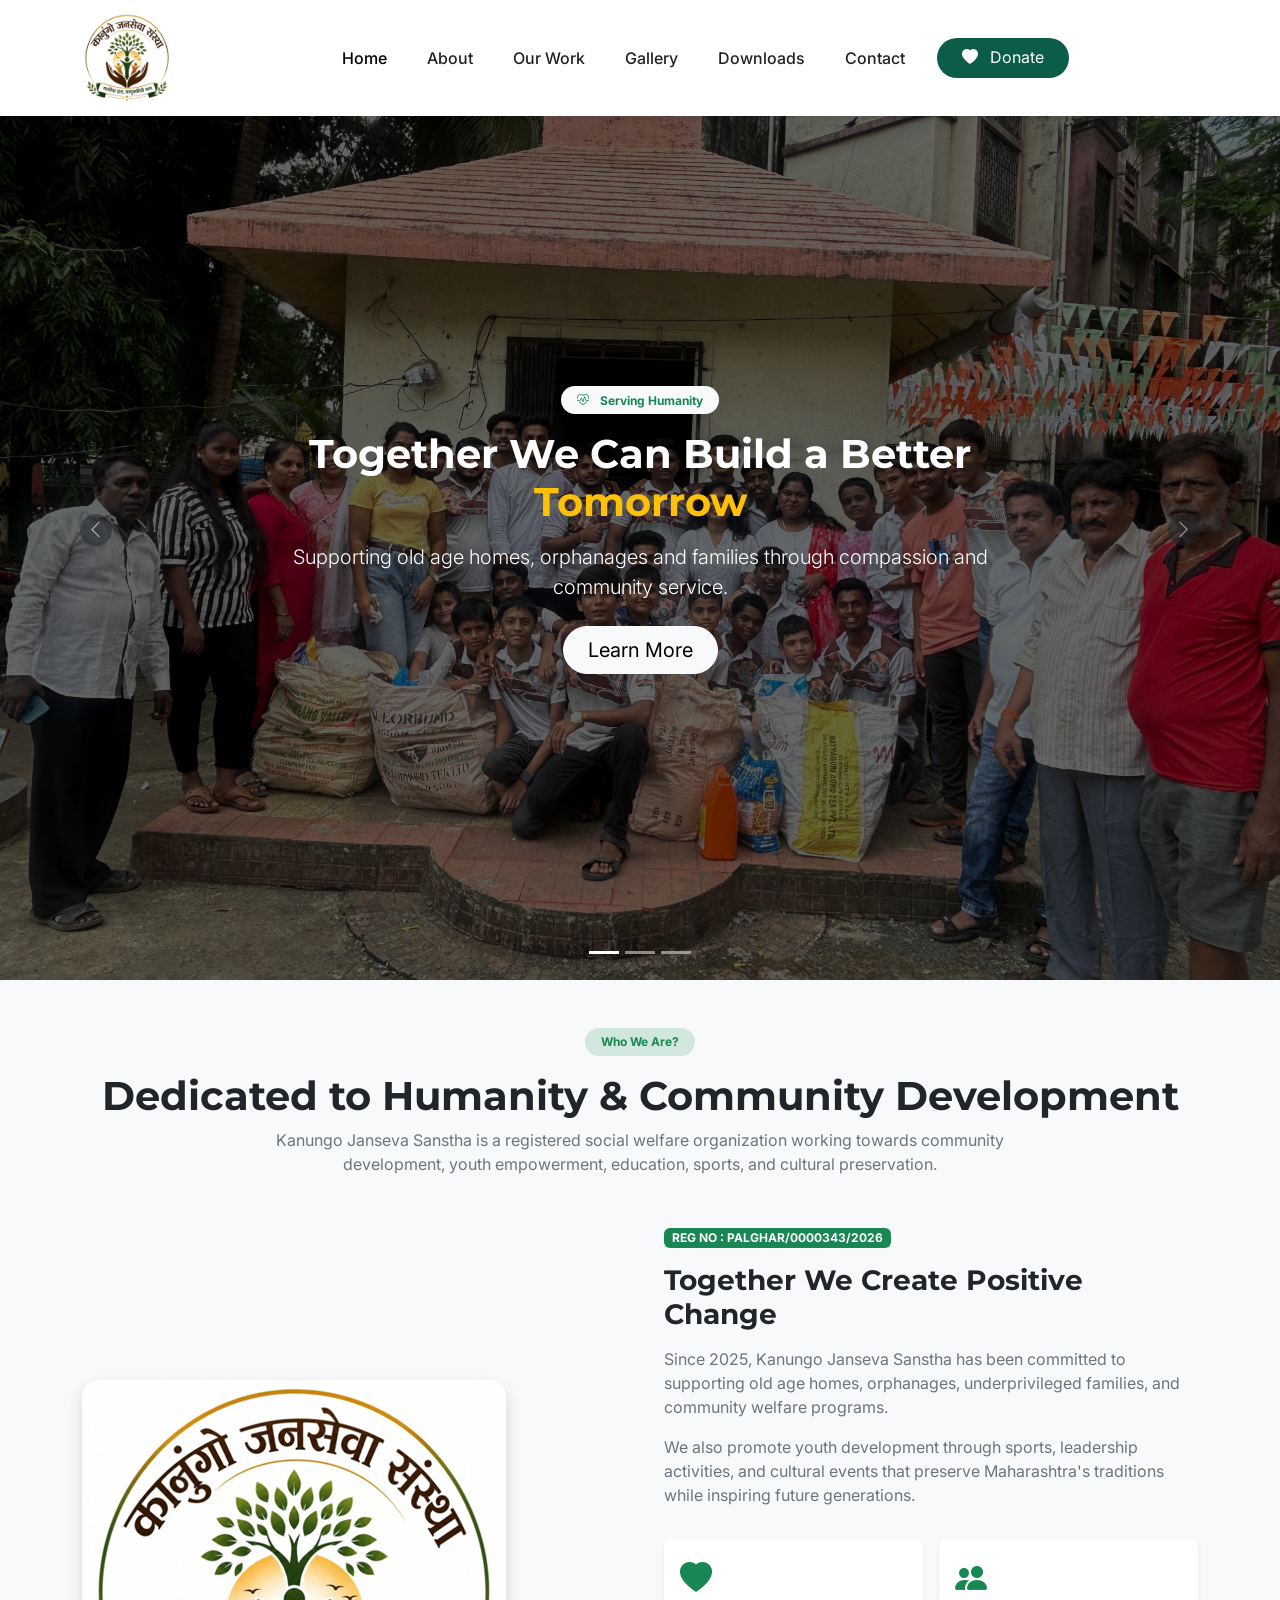
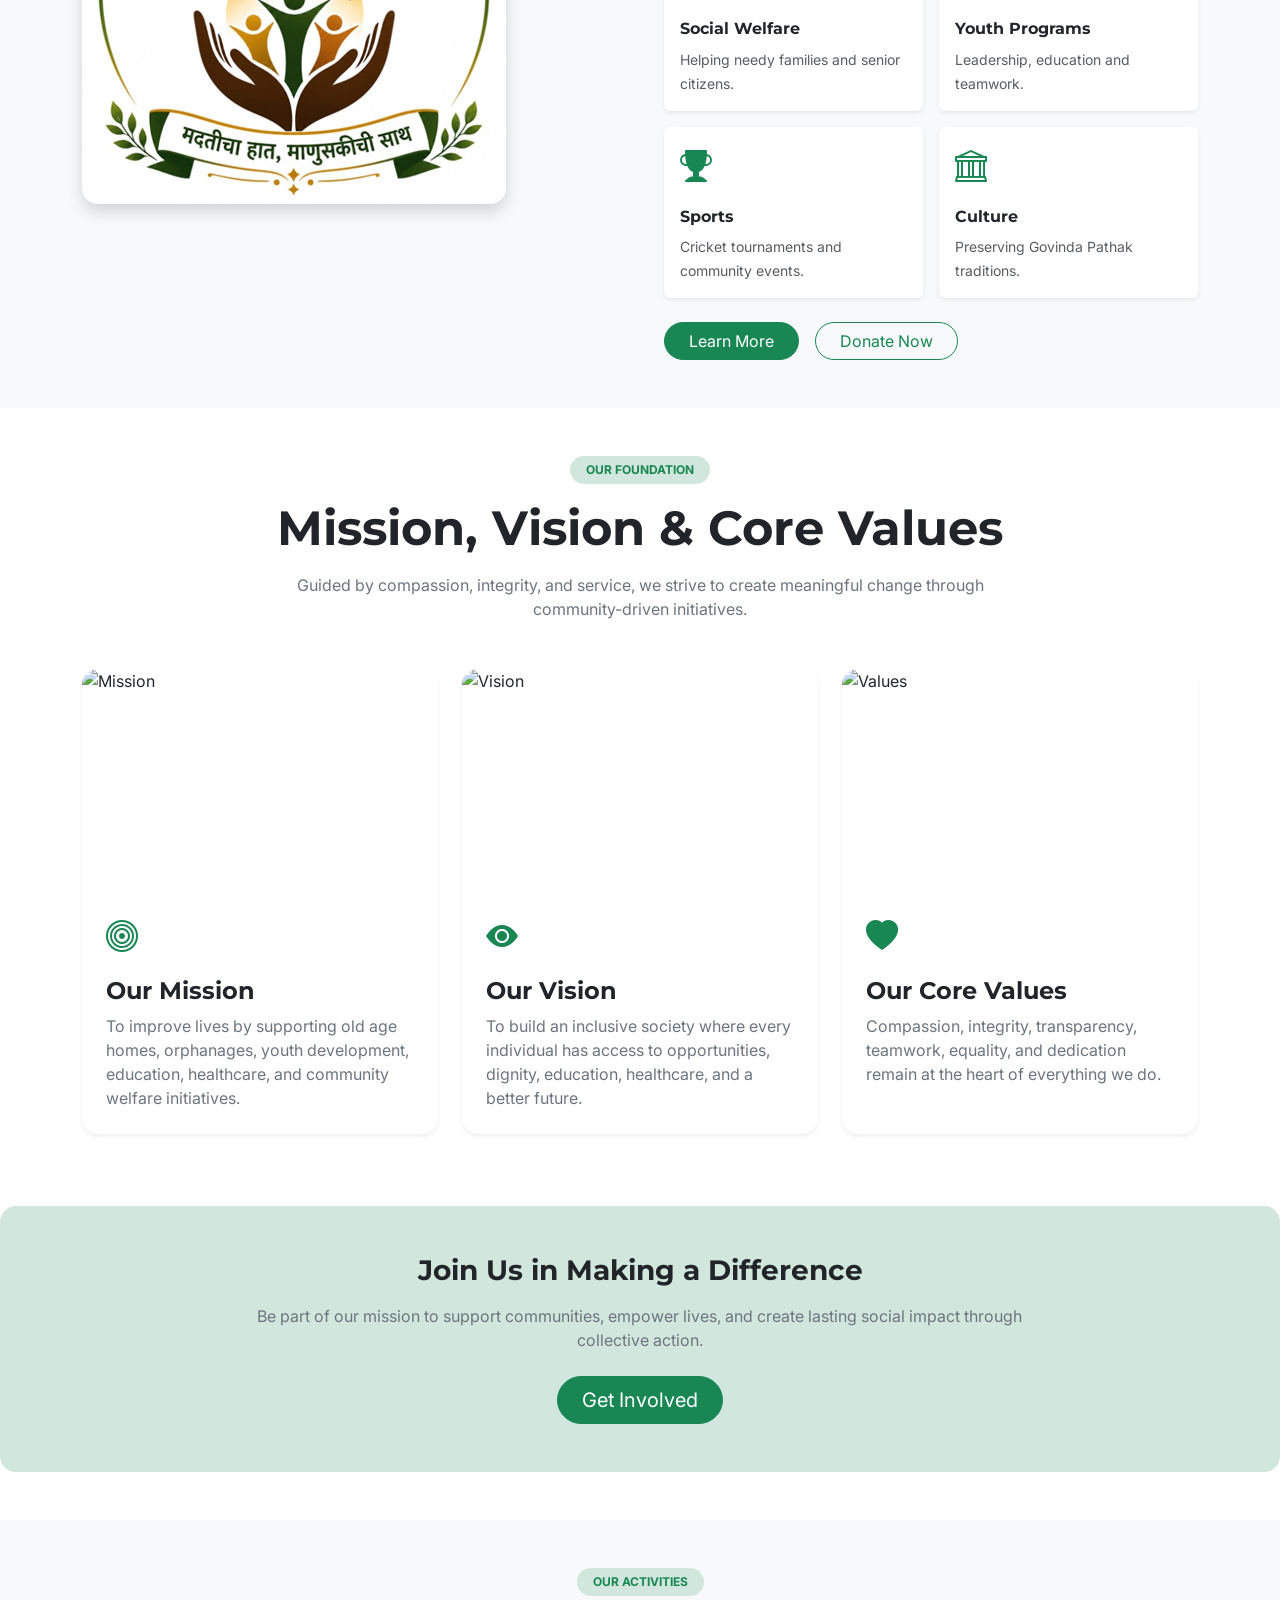
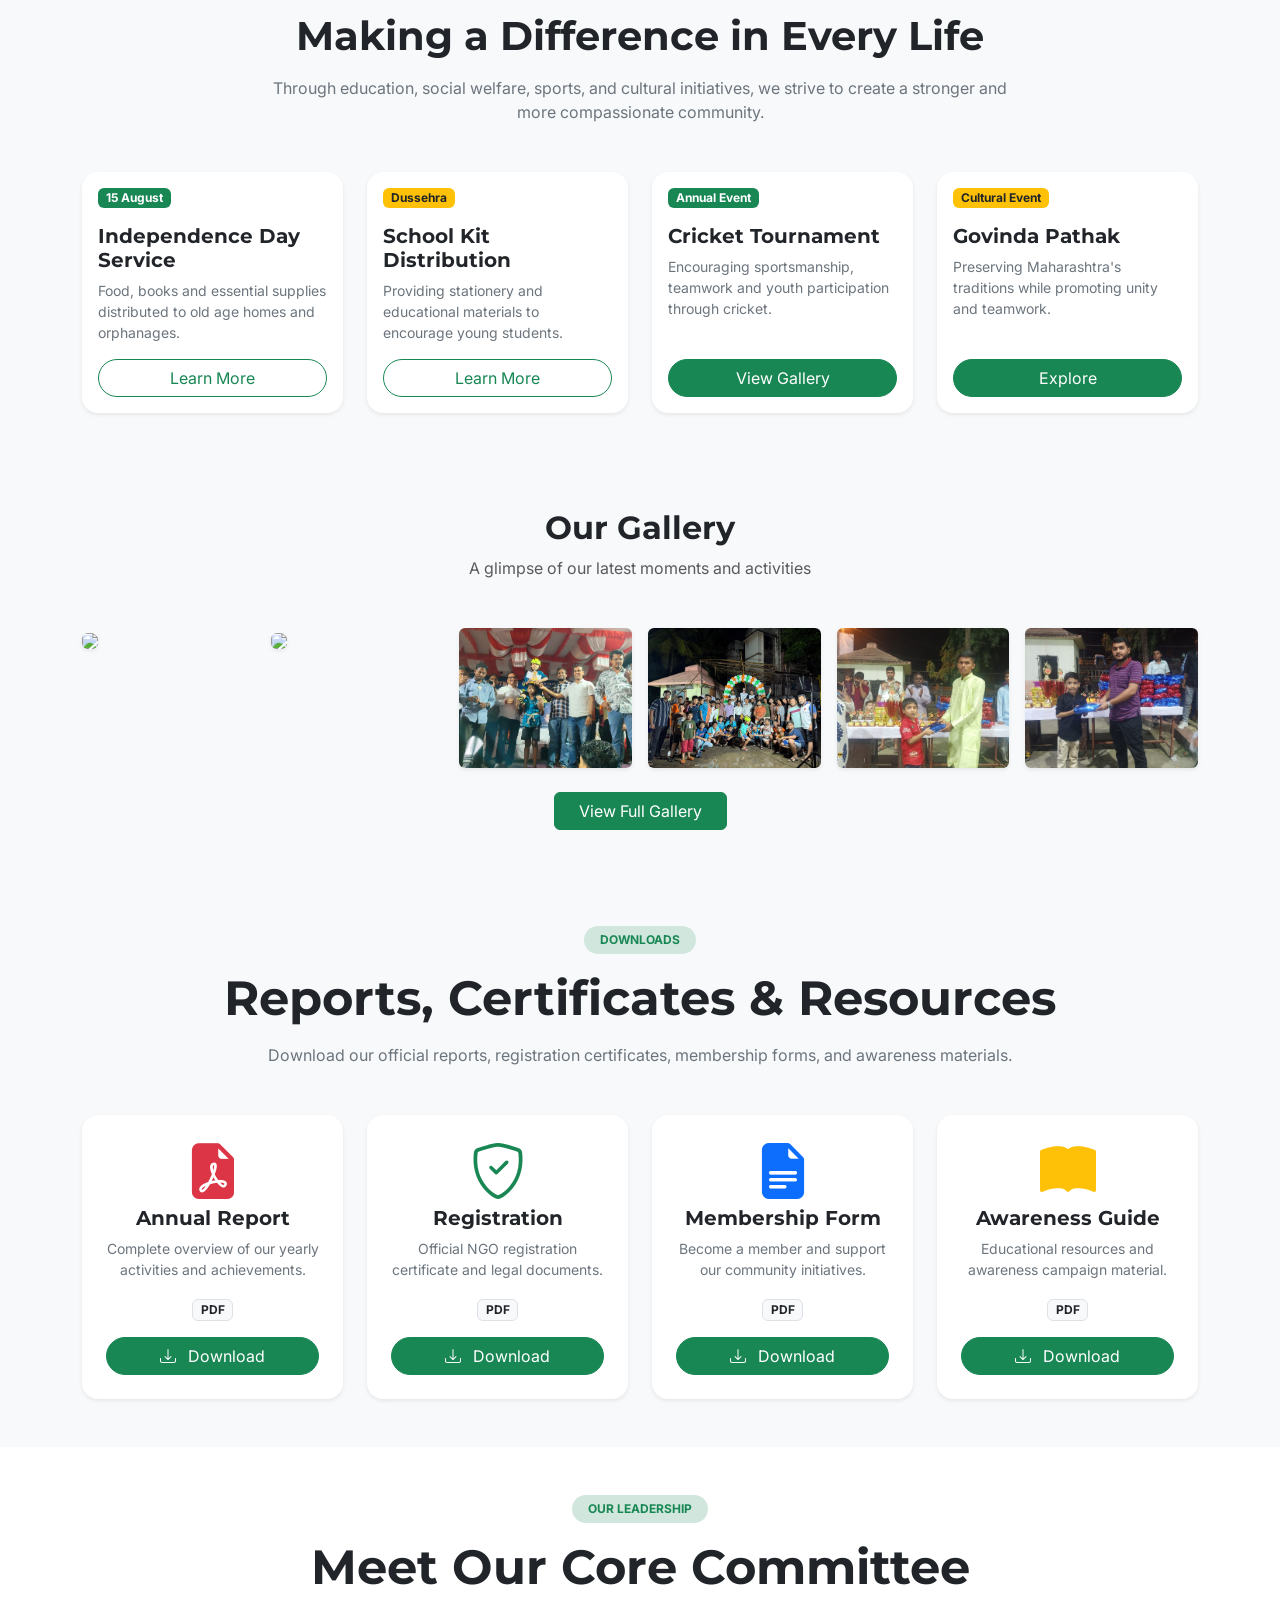
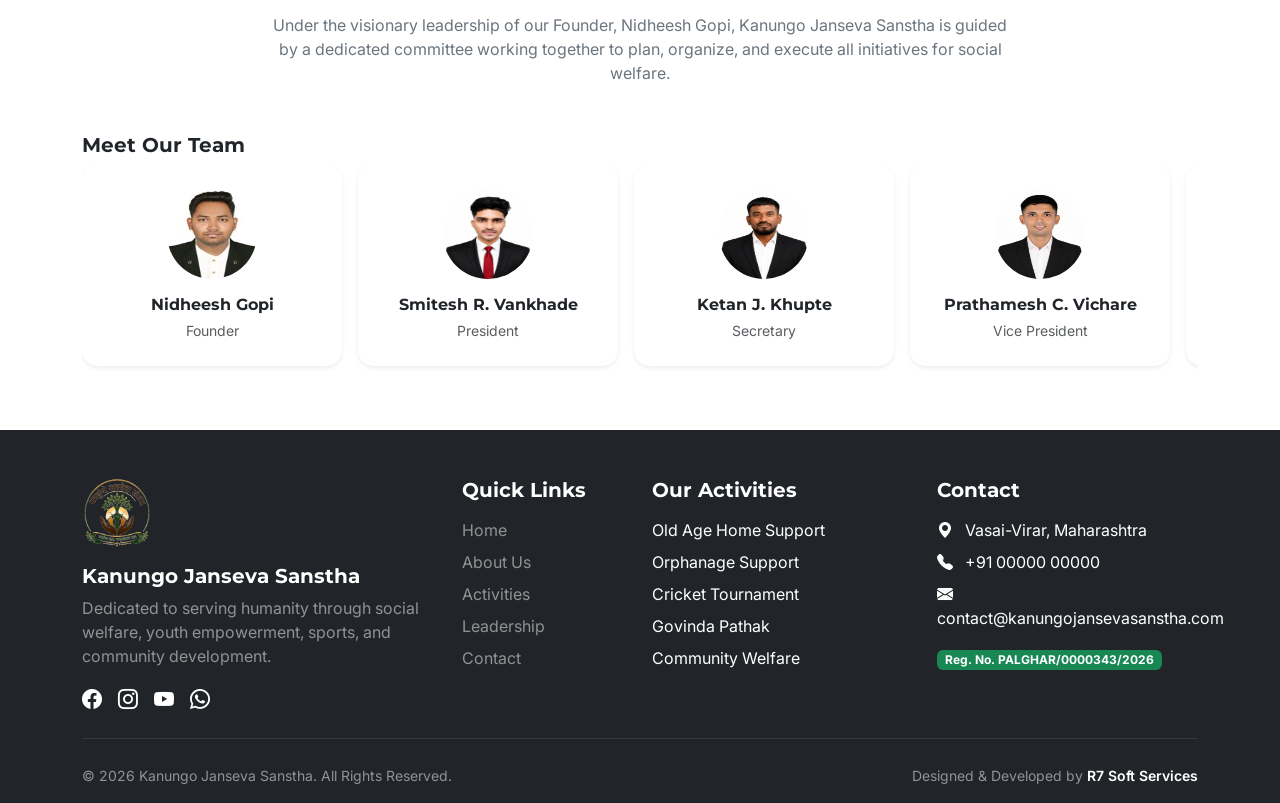
==== index.html @ 740ae001 "project initilization" ====
<!DOCTYPE html>
<html lang="en">
<head>
    <meta charset="UTF-8">
    <meta name="viewport" content="width=device-width, initial-scale=1.0">
    <title>Kanungo Janseva Sanstha</title>

    <!-- Bootstrap -->
    <link href="https://cdn.jsdelivr.net/npm/bootstrap@5.3.3/dist/css/bootstrap.min.css" rel="stylesheet">
    <link rel="stylesheet" href="https://cdn.jsdelivr.net/npm/bootstrap-icons@1.13.1/font/bootstrap-icons.min.css">

    <!-- Google Fonts -->
    <link href="https://fonts.googleapis.com/css2?family=Inter:wght@400;500;600&family=Montserrat:wght@700;800&display=swap" rel="stylesheet">

    <link rel="stylesheet" href="assets/css/style.css">
</head>

<body class="bg-light">

    <!-- Navbar -->
    <nav id="mainNavbar" class="navbar navbar-expand-lg bg-white shadow-sm py-2 align-items-center fixed-top">
        <div class="container">
            <a class="navbar-brand d-flex align-items-center" href="#">
                <img src="assets/images/logo.png" class="logo me-3" alt="Logo">
            </a>

            <button class="navbar-toggler border-0 shadow-none"
                    type="button"
                    data-bs-toggle="collapse"
                    data-bs-target="#navbar">
                <span class="navbar-toggler-icon"></span>
            </button>
            <div class="collapse navbar-collapse" id="navbar">
                <ul class="navbar-nav mx-auto text-center mb-3 mb-lg-0 gap-lg-4">
                    <li class="nav-item">
                        <a class="nav-link active fw-medium" href="index.html">Home</a>
                    </li>
                    <li class="nav-item">
                        <a class="nav-link fw-medium" href="about-us.html">About</a>
                    </li>
                    <li class="nav-item">
                        <a class="nav-link fw-medium" href="our-work.html">Our Work</a>
                    </li>
                    <li class="nav-item">
                        <a class="nav-link fw-medium" href="gallery.html">Gallery</a>
                    </li>
                    <li class="nav-item">
                        <a class="nav-link fw-medium" href="downloads.html">Downloads</a>
                    </li>
                    <li class="nav-item">
                        <a class="nav-link fw-medium" href="contact-us.html">Contact</a>
                    </li>
                    <a href="donation.html" class="btn text-white rounded-pill px-4"
                    style="background:#0B5D4A;">
                    <i class="bi bi-heart-fill me-2"></i>
                    Donate
                </a>
                </ul>


            </div>
        </div>
    </nav>
    <!-- Hero -->
    <section class="p-0">
        <div id="heroSlider" class="carousel slide carousel-fade" data-bs-ride="carousel">

            <!-- Indicators -->
            <div class="carousel-indicators">
                <button type="button" data-bs-target="#heroSlider" data-bs-slide-to="0" class="active"></button>
                <button type="button" data-bs-target="#heroSlider" data-bs-slide-to="1"></button>
                <button type="button" data-bs-target="#heroSlider" data-bs-slide-to="2"></button>
            </div>

            <div class="carousel-inner">

                <!-- Slide 1 -->
                <div class="carousel-item active">
                    <div
                        class="d-flex align-items-center text-center text-white"
                        style="
                            min-height:100vh;
                            background:
                            linear-gradient(rgba(0,0,0,.60),rgba(0,0,0,.60)),
                            url('assets/images/slider/slide1.jpeg') center center/cover no-repeat;">

                        <div class="container">

                            <div class="row justify-content-center">

                                <div class="col-lg-8">

                                    <span class="badge bg-light text-success rounded-pill px-3 py-2 mb-3">
                                        <i class="bi bi-heart-pulse me-2"></i>
                                        Serving Humanity
                                    </span>

                                    <h1 class="fw-bold display-6 display-md-4 display-lg-2 mb-3">
                                        Together We Can Build a Better
                                        <span class="text-warning">Tomorrow</span>
                                    </h1>

                                    <p class="lead mb-4">
                                        Supporting old age homes, orphanages and families
                                        through compassion and community service.
                                    </p>

                                    <div class="d-grid gap-3 d-sm-flex justify-content-center">
                                        <a href="#" class="btn btn-light btn-lg rounded-pill px-4">
                                            Learn More
                                        </a>
                                    </div>

                                </div>

                            </div>

                        </div>
                    </div>
                </div>

                <!-- Slide 2 -->
                <div class="carousel-item">
                    <div
                        class="d-flex align-items-center text-center text-white"
                        style="
                            min-height:100vh;
                            background:
                            linear-gradient(rgba(0,0,0,.60),rgba(0,0,0,.60)),
                            url('assets/images/slider/slide2.jpeg') center center/cover no-repeat;">

                        <div class="container">

                            <div class="row justify-content-center">

                                <div class="col-lg-8">

                                    <span class="badge bg-light text-success rounded-pill px-3 py-2 mb-3">
                                        <i class="bi bi-people-fill me-2"></i>
                                        Youth Empowerment
                                    </span>

                                    <h1 class="fw-bold display-6 display-md-4 display-lg-2 mb-3">
                                        Inspiring the
                                        <span class="text-warning">Next Generation</span>
                                    </h1>

                                    <p class="lead mb-4">
                                        Encouraging leadership, education, sports and
                                        community participation.
                                    </p>

                                    <div class="d-grid gap-3 d-sm-flex justify-content-center">
                                        <a href="#" class="btn btn-success btn-lg rounded-pill px-4">
                                            Join Us
                                        </a>
                                    </div>

                                </div>

                            </div>

                        </div>
                    </div>
                </div>

                <!-- Slide 3 -->
                <div class="carousel-item">
                    <div
                        class="d-flex align-items-center text-center text-white"
                        style="
                            min-height:100vh;
                            background:
                            linear-gradient(rgba(0,0,0,.60),rgba(0,0,0,.60)),
                            url('assets/images/slider/slide3.jpeg') center center/cover no-repeat;">

                        <div class="container">

                            <div class="row justify-content-center">

                                <div class="col-lg-8">

                                    <span class="badge bg-light text-success rounded-pill px-3 py-2 mb-3">
                                        <i class="bi bi-trophy-fill me-2"></i>
                                        Sports & Heritage
                                    </span>

                                    <h1 class="fw-bold display-6 display-md-4 display-lg-2 mb-3">
                                        Building Unity Through
                                        <span class="text-warning">Sports & Culture</span>
                                    </h1>

                                    <p class="lead mb-4">
                                        Preserving traditions while empowering youth through
                                        sports and cultural activities.
                                    </p>

                                    <div class="d-grid gap-3 d-sm-flex justify-content-center">
                                        <a href="#" class="btn btn-light btn-lg rounded-pill px-4">
                                            Donate
                                        </a>
                                    </div>

                                </div>

                            </div>

                        </div>
                    </div>
                </div>

            </div>

            <!-- Controls -->
            <button class="carousel-control-prev" type="button" data-bs-target="#heroSlider" data-bs-slide="prev">
                <span class="carousel-control-prev-icon bg-dark rounded-circle p-3"></span>
            </button>

            <button class="carousel-control-next" type="button" data-bs-target="#heroSlider" data-bs-slide="next">
                <span class="carousel-control-next-icon bg-dark rounded-circle p-3"></span>
            </button>

        </div>
    </section>
    <!-- ABOUT SECTION -->
    <section class="py-5 bg-light" id="about">

        <div class="container">

            <!-- Heading -->

            <div class="text-center mb-5">

                <span class="badge bg-success-subtle text-success rounded-pill px-3 py-2 mb-3">
                    Who We Are?
                </span>

                <h2 class="display-6 display-md-5 fw-bold">
                    Dedicated to Humanity & Community Development
                </h2>

                <p class="text-secondary col-lg-8 mx-auto">
                    Kanungo Janseva Sanstha is a registered social welfare organization
                    working towards community development, youth empowerment,
                    education, sports, and cultural preservation.
                </p>

            </div>

            <div class="row align-items-center g-5">

                <!-- Image -->

                <div class="col-lg-6">

                    <img src="assets/images/logo-unclear.png"
                        class="img-fluid rounded-4 shadow"
                        alt="About">

                </div>

                <!-- Content -->

                <div class="col-lg-6">

                    <span class="badge bg-success mb-3">
                        REG NO : PALGHAR/0000343/2026
                    </span>

                    <h3 class="fw-bold mb-3">
                        Together We Create Positive Change
                    </h3>

                    <p class="text-secondary">

                        Since 2025, Kanungo Janseva Sanstha has been committed to
                        supporting old age homes, orphanages, underprivileged
                        families, and community welfare programs.

                    </p>

                    <p class="text-secondary">

                        We also promote youth development through sports,
                        leadership activities, and cultural events that preserve
                        Maharashtra's traditions while inspiring future generations.

                    </p>

                    <!-- Features -->

                    <div class="row g-3 mt-2">

                        <div class="col-6">

                            <div class="card border-0 shadow-sm h-100">

                                <div class="card-body">

                                    <i class="bi bi-heart-fill text-success fs-2"></i>

                                    <h6 class="fw-bold mt-3">
                                        Social Welfare
                                    </h6>

                                    <small class="text-muted">
                                        Helping needy families and senior citizens.
                                    </small>

                                </div>

                            </div>

                        </div>

                        <div class="col-6">

                            <div class="card border-0 shadow-sm h-100">

                                <div class="card-body">

                                    <i class="bi bi-people-fill text-success fs-2"></i>

                                    <h6 class="fw-bold mt-3">
                                        Youth Programs
                                    </h6>

                                    <small class="text-muted">
                                        Leadership, education and teamwork.
                                    </small>

                                </div>

                            </div>

                        </div>

                        <div class="col-6">

                            <div class="card border-0 shadow-sm h-100">

                                <div class="card-body">

                                    <i class="bi bi-trophy-fill text-success fs-2"></i>

                                    <h6 class="fw-bold mt-3">
                                        Sports
                                    </h6>

                                    <small class="text-muted">
                                        Cricket tournaments and community events.
                                    </small>

                                </div>

                            </div>

                        </div>

                        <div class="col-6">

                            <div class="card border-0 shadow-sm h-100">

                                <div class="card-body">

                                    <i class="bi bi-bank text-success fs-2"></i>

                                    <h6 class="fw-bold mt-3">
                                        Culture
                                    </h6>

                                    <small class="text-muted">
                                        Preserving Govinda Pathak traditions.
                                    </small>

                                </div>

                            </div>

                        </div>

                    </div>

                    <!-- Buttons -->

                    <div class="d-grid d-md-flex gap-3 mt-4">

                        <a href="#" class="btn btn-success rounded-pill px-4">
                            Learn More
                        </a>

                        <a href="#" class="btn btn-outline-success rounded-pill px-4">
                            Donate Now
                        </a>

                    </div>

                </div>

            </div>

        </div>

    </section>
    <!-- mission, vision and core values section -->
    <section class="py-5 bg-white" id="mission">

        <div class="container">

            <!-- Heading -->
            <div class="text-center mb-5">

                <span class="badge bg-success-subtle text-success rounded-pill px-3 py-2 mb-3">
                    OUR FOUNDATION
                </span>

                <h2 class="display-5 fw-bold mb-3">
                    Mission, Vision & Core Values
                </h2>

                <p class="text-secondary col-lg-8 mx-auto">
                    Guided by compassion, integrity, and service, we strive to create
                    meaningful change through community-driven initiatives.
                </p>

            </div>

            <div class="row g-4">

                <!-- Mission -->
                <div class="col-lg-4">

                    <div class="card border-0 shadow-sm rounded-4 h-100 overflow-hidden">

                        <img src="https://images.unsplash.com/photo-1523240795612-9a054b0db644?auto=format&fit=crop&w=1200&q=80"
                            class="card-img-top"
                            style="height:220px; object-fit:cover;"
                            alt="Mission">

                        <div class="card-body p-4">

                            <div class="mb-3">
                                <i class="bi bi-bullseye text-success fs-2"></i>
                            </div>

                            <h4 class="fw-bold mb-2">Our Mission</h4>

                            <p class="text-secondary mb-0">
                                To improve lives by supporting old age homes,
                                orphanages, youth development, education,
                                healthcare, and community welfare initiatives.
                            </p>

                        </div>

                    </div>

                </div>

                <!-- Vision -->
                <div class="col-lg-4">

                    <div class="card border-0 shadow-sm rounded-4 h-100 overflow-hidden">

                        <img src="https://images.unsplash.com/photo-1488521787991-ed7bbaae773c?auto=format&fit=crop&w=800&q=80"
                            class="card-img-top"
                            style="height:220px; object-fit:cover;"
                            alt="Vision">

                        <div class="card-body p-4">

                            <div class="mb-3">
                                <i class="bi bi-eye-fill text-success fs-2"></i>
                            </div>

                            <h4 class="fw-bold mb-2">Our Vision</h4>

                            <p class="text-secondary mb-0">
                                To build an inclusive society where every individual
                                has access to opportunities, dignity, education,
                                healthcare, and a better future.
                            </p>

                        </div>

                    </div>

                </div>

                <!-- Values -->
                <div class="col-lg-4">

                    <div class="card border-0 shadow-sm rounded-4 h-100 overflow-hidden">

                        <img src="https://images.unsplash.com/photo-1522071820081-009f0129c71c?auto=format&fit=crop&w=1200&q=80"
                            class="card-img-top"
                            style="height:220px; object-fit:cover;"
                            alt="Values">

                        <div class="card-body p-4">

                            <div class="mb-3">
                                <i class="bi bi-heart-fill text-success fs-2"></i>
                            </div>

                            <h4 class="fw-bold mb-2">Our Core Values</h4>

                            <p class="text-secondary mb-0">
                                Compassion, integrity, transparency, teamwork,
                                equality, and dedication remain at the heart of
                                everything we do.
                            </p>

                        </div>

                    </div>

                </div>

            </div>

        </div>
        <!-- CTA Section -->
        <div class="text-center mt-5 pt-4">

            <div class="p-5 rounded-4 bg-success-subtle">

                <h3 class="fw-bold mb-3">
                    Join Us in Making a Difference
                </h3>

                <p class="text-secondary mb-4 col-lg-8 mx-auto">
                    Be part of our mission to support communities, empower lives, and create lasting social impact through collective action.
                </p>

                <a href="#contact" class="btn btn-success btn-lg px-4 rounded-pill">
                    Get Involved
                </a>

            </div>

        </div>

    </section>
    <!-- Social Activities Section -->
    <section class="py-5 bg-light" id="activities">

        <div class="container">

            <!-- Heading -->

            <div class="text-center mb-5">

                <span class="badge bg-success-subtle text-success rounded-pill px-3 py-2 mb-3">
                    OUR ACTIVITIES
                </span>

                <h2 class="display-6 fw-bold mb-3">
                    Making a Difference in Every Life
                </h2>

                <p class="text-secondary col-lg-8 mx-auto">
                    Through education, social welfare, sports, and cultural initiatives,
                    we strive to create a stronger and more compassionate community.
                </p>

            </div>

            <div class="row g-4">

                <!-- Card 1 -->

                <div class="col-md-6 col-xl-3">

                    <div class="card border-0 shadow-sm rounded-4 h-100">

                        <img src="assets/images/activities/independence-day.jpg"
                            class="card-img-top"
                            alt="">

                        <div class="card-body d-flex flex-column">

                            <span class="badge bg-success align-self-start mb-3">
                                15 August
                            </span>

                            <h5 class="fw-bold">
                                Independence Day Service
                            </h5>

                            <p class="text-secondary small flex-grow-1">
                                Food, books and essential supplies distributed to old age homes and orphanages.
                            </p>

                            <a href="#" class="btn btn-outline-success rounded-pill">
                                Learn More
                            </a>

                        </div>

                    </div>

                </div>

                <!-- Card 2 -->

                <div class="col-md-6 col-xl-3">

                    <div class="card border-0 shadow-sm rounded-4 h-100">

                        <img src="assets/images/activities/dussehra.jpg"
                            class="card-img-top"
                            alt="">

                        <div class="card-body d-flex flex-column">

                            <span class="badge bg-warning text-dark align-self-start mb-3">
                                Dussehra
                            </span>

                            <h5 class="fw-bold">
                                School Kit Distribution
                            </h5>

                            <p class="text-secondary small flex-grow-1">
                                Providing stationery and educational materials to encourage young students.
                            </p>

                            <a href="#" class="btn btn-outline-success rounded-pill">
                                Learn More
                            </a>

                        </div>

                    </div>

                </div>

                <!-- Card 3 -->

                <div class="col-md-6 col-xl-3">

                    <div class="card border-0 shadow-sm rounded-4 h-100">

                        <img src="assets/images/activities/cricket.jpg"
                            class="card-img-top"
                            alt="">

                        <div class="card-body d-flex flex-column">

                            <span class="badge bg-success align-self-start mb-3">
                                Annual Event
                            </span>

                            <h5 class="fw-bold">
                                Cricket Tournament
                            </h5>

                            <p class="text-secondary small flex-grow-1">
                                Encouraging sportsmanship, teamwork and youth participation through cricket.
                            </p>

                            <a href="#" class="btn btn-success rounded-pill">
                                View Gallery
                            </a>

                        </div>

                    </div>

                </div>

                <!-- Card 4 -->

                <div class="col-md-6 col-xl-3">

                    <div class="card border-0 shadow-sm rounded-4 h-100">

                        <img src="assets/images/activities/govinda.jpg"
                            class="card-img-top"
                            alt="">

                        <div class="card-body d-flex flex-column">

                            <span class="badge bg-warning text-dark align-self-start mb-3">
                                Cultural Event
                            </span>

                            <h5 class="fw-bold">
                                Govinda Pathak
                            </h5>

                            <p class="text-secondary small flex-grow-1">
                                Preserving Maharashtra's traditions while promoting unity and teamwork.
                            </p>

                            <a href="#" class="btn btn-success rounded-pill">
                                Explore
                            </a>

                        </div>

                    </div>

                </div>

            </div>

        </div>

    </section>
    <!-- Gallery Section -->
    <section class="py-5 bg-light">

        <div class="container">
            <div class="text-center mb-5">
                <h2 class="fw-bold">Our Gallery</h2>
                <p class="text-muted mb-0">
                    A glimpse of our latest moments and activities
                </p>
            </div>

            <!-- Image Grid -->
            <div class="row g-3 mb-4">

                <!-- Image 1 -->
                <div class="col-6 col-md-4 col-lg-2">
                    <img src="assets/images/15 Aug/DASDAD.jpeg" class="img-fluid rounded shadow-sm" style="height:140px; object-fit:cover;">
                </div>

                <!-- Image 2 -->
                <div class="col-6 col-md-4 col-lg-2">
                    <img src="assets/images/15 Aug/WhatsApp Image 2026-07-01 at 13.40.47.jpeg" class="img-fluid rounded shadow-sm" style="height:140px; object-fit:cover;">
                </div>

                <!-- Image 3 -->
                <div class="col-6 col-md-4 col-lg-2">
                    <img src="assets/images/DAHI HANDI/WhatsApp Image 2026-07-01 at 13.40.51 (1).jpeg" class="img-fluid rounded shadow-sm" style="height:140px; object-fit:cover;">
                </div>

                <!-- Image 4 -->
                <div class="col-6 col-md-4 col-lg-2">
                    <img src="assets/images/DAHI HANDI/WhatsApp Image 2026-07-01 at 13.41.25.jpeg" class="img-fluid rounded shadow-sm" style="height:140px; object-fit:cover;">
                </div>

                <!-- Image 5 -->
                <div class="col-6 col-md-4 col-lg-2">
                    <img src="assets/images/Dusshera/kkk.jpeg" class="img-fluid rounded shadow-sm" style="height:140px; object-fit:cover;">
                </div>

                <!-- Image 6 -->
                <div class="col-6 col-md-4 col-lg-2">
                    <img src="assets/images/Dusshera/WhatsApp Image 2026-07-01 at 13.40.51ddd.jpeg" class="img-fluid rounded shadow-sm" style="height:140px; object-fit:cover;">
                </div>

            </div>

            <!-- Button -->
            <div class="text-center">
                <a href="gallery.html" class="btn btn-success px-4">
                    View Full Gallery
                </a>
            </div>

        </div>

    </section>
    <!-- Downloads -->
    <section class="py-5 bg-light" id="downloads">

        <div class="container">

            <div class="text-center mb-5">

                <span class="badge bg-success-subtle text-success rounded-pill px-3 py-2 mb-3">
                    DOWNLOADS
                </span>

                <h2 class="display-5 fw-bold mb-3">
                    Reports, Certificates & Resources
                </h2>

                <p class="text-secondary col-lg-8 mx-auto">
                    Download our official reports, registration certificates, membership forms,
                    and awareness materials.
                </p>

            </div>

            <div class="row g-4">

                <!-- Document -->

                <div class="col-md-6 col-xl-3">

                    <div class="card border-0 shadow-sm rounded-4 h-100 text-center">

                        <div class="card-body p-4">

                            <i class="bi bi-file-earmark-pdf-fill text-danger display-4 mb-3"></i>

                            <h5 class="fw-bold">
                                Annual Report
                            </h5>

                            <p class="text-secondary small">
                                Complete overview of our yearly activities and achievements.
                            </p>

                            <span class="badge bg-light text-dark border mb-3">
                                PDF
                            </span>

                            <div class="d-grid">

                                <a href="#" class="btn btn-success rounded-pill">
                                    <i class="bi bi-download me-2"></i>
                                    Download
                                </a>

                            </div>

                        </div>

                    </div>

                </div>

                <!-- Document -->

                <div class="col-md-6 col-xl-3">

                    <div class="card border-0 shadow-sm rounded-4 h-100 text-center">

                        <div class="card-body p-4">

                            <i class="bi bi-shield-check text-success display-4 mb-3"></i>

                            <h5 class="fw-bold">
                                Registration
                            </h5>

                            <p class="text-secondary small">
                                Official NGO registration certificate and legal documents.
                            </p>

                            <span class="badge bg-light text-dark border mb-3">
                                PDF
                            </span>

                            <div class="d-grid">

                                <a href="#" class="btn btn-success rounded-pill">
                                    <i class="bi bi-download me-2"></i>
                                    Download
                                </a>

                            </div>

                        </div>

                    </div>

                </div>

                <!-- Document -->

                <div class="col-md-6 col-xl-3">

                    <div class="card border-0 shadow-sm rounded-4 h-100 text-center">

                        <div class="card-body p-4">

                            <i class="bi bi-file-earmark-text-fill text-primary display-4 mb-3"></i>

                            <h5 class="fw-bold">
                                Membership Form
                            </h5>

                            <p class="text-secondary small">
                                Become a member and support our community initiatives.
                            </p>

                            <span class="badge bg-light text-dark border mb-3">
                                PDF
                            </span>

                            <div class="d-grid">

                                <a href="#" class="btn btn-success rounded-pill">
                                    <i class="bi bi-download me-2"></i>
                                    Download
                                </a>

                            </div>

                        </div>

                    </div>

                </div>

                <!-- Document -->

                <div class="col-md-6 col-xl-3">

                    <div class="card border-0 shadow-sm rounded-4 h-100 text-center">

                        <div class="card-body p-4">

                            <i class="bi bi-book-fill text-warning display-4 mb-3"></i>

                            <h5 class="fw-bold">
                                Awareness Guide
                            </h5>

                            <p class="text-secondary small">
                                Educational resources and awareness campaign material.
                            </p>

                            <span class="badge bg-light text-dark border mb-3">
                                PDF
                            </span>

                            <div class="d-grid">

                                <a href="#" class="btn btn-success rounded-pill">
                                    <i class="bi bi-download me-2"></i>
                                    Download
                                </a>

                            </div>

                        </div>

                    </div>

                </div>

            </div>

        </div>

    </section>
    <!-- team members -->
    <section class="py-5 bg-white" id="leadership">

        <div class="container">

            <div class="text-center mb-5">

                <span class="badge bg-success-subtle text-success rounded-pill px-3 py-2 mb-3">
                    OUR LEADERSHIP
                </span>

                <h2 class="display-5 fw-bold mb-3">
                    Meet Our Core Committee
                </h2>

                <p class="text-secondary col-lg-8 mx-auto">
                    Under the visionary leadership of our Founder, Nidheesh Gopi,
                    Kanungo Janseva Sanstha is guided by a dedicated committee working
                    together to plan, organize, and execute all initiatives for social welfare.
                </p>

            </div>
            <div class="d-flex justify-content-between align-items-center mb-2">
                <h5 class="fw-bold mb-0">Meet Our Team</h5>

                <span class="badge bg-light text-muted border d-md-none">
                    Swipe →
                </span>
            </div>

            <div class="d-flex flex-nowrap overflow-auto gap-3 pb-3">
                <!-- Founder -->
                <div class="flex-shrink-0" style="width: 260px;">
                    <div class="card border-0 shadow-sm rounded-4 h-100 text-center">
                        <div class="card-body p-4">
                            <img src="assets/images/Team/Nidheesh-Gopi.jpg"
                                class="rounded-circle mb-3" width="90" height="90" alt="">

                            <h6 class="fw-bold mb-1">Nidheesh Gopi</h6>
                            <small class="text-muted">Founder</small>
                        </div>
                    </div>
                </div>

                <!-- President -->
                <div class="flex-shrink-0" style="width: 260px;">
                    <div class="card border-0 shadow-sm rounded-4 h-100 text-center">
                        <div class="card-body p-4">
                            <img src="assets/images/Team/Smitesh-R-Vankhade.jpg"
                                class="rounded-circle mb-3" width="90" height="90" alt="">

                            <h6 class="fw-bold mb-1">Smitesh R. Vankhade</h6>
                            <small class="text-muted">President</small>
                        </div>
                    </div>
                </div>

                <!-- Secretary -->
                <div class="flex-shrink-0" style="width: 260px;">
                    <div class="card border-0 shadow-sm rounded-4 h-100 text-center">
                        <div class="card-body p-4">
                            <img src="assets/images/Team/Ketan-J-Khupte.jpg"
                                class="rounded-circle mb-3" width="90" height="90" alt="">

                            <h6 class="fw-bold mb-1">Ketan J. Khupte</h6>
                            <small class="text-muted">Secretary</small>
                        </div>
                    </div>
                </div>

                <!-- Vice President -->
                <div class="flex-shrink-0" style="width: 260px;">
                    <div class="card border-0 shadow-sm rounded-4 h-100 text-center">
                        <div class="card-body p-4">
                            <img src="assets/images/Team/Prathamesh-C-Vichare.jpg"
                                class="rounded-circle mb-3" width="90" height="90" alt="">

                            <h6 class="fw-bold mb-1">Prathamesh C. Vichare</h6>
                            <small class="text-muted">Vice President</small>
                        </div>
                    </div>
                </div>

                <!-- Joint Secretary -->
                <div class="flex-shrink-0" style="width: 260px;">
                    <div class="card border-0 shadow-sm rounded-4 h-100 text-center">
                        <div class="card-body p-4">
                            <img src="assets/images/Team/Yash-D-Bhosale.jpg"
                                class="rounded-circle mb-3" width="90" height="90" alt="">

                            <h6 class="fw-bold mb-1">Yash D. Bhosale</h6>
                            <small class="text-muted">Joint Secretary</small>
                        </div>
                    </div>
                </div>

                <!-- Joint Treasurer -->
                <div class="flex-shrink-0" style="width: 260px;">
                    <div class="card border-0 shadow-sm rounded-4 h-100 text-center">
                        <div class="card-body p-4">
                            <img src="assets/images/Team/Yukta-S-Kadam.jpg"
                                class="rounded-circle mb-3" width="90" height="90" alt="">

                            <h6 class="fw-bold mb-1">Yukta S. Kadam</h6>
                            <small class="text-muted">Joint Treasurer</small>
                        </div>
                    </div>
                </div>

                <!-- Committee Member -->
                <div class="flex-shrink-0" style="width: 260px;">
                    <div class="card border-0 shadow-sm rounded-4 h-100 text-center">
                        <div class="card-body p-4">
                            <img src="assets/images/Team/Tanvi-C-Vichare.jpg"
                                class="rounded-circle mb-3" width="90" height="90" alt="">

                            <h6 class="fw-bold mb-1">Tanvi C. Vichare</h6>
                            <small class="text-muted">Committee Member</small>
                        </div>
                    </div>
                </div>

                <!-- Committee Member -->
                <div class="flex-shrink-0" style="width: 260px;">
                    <div class="card border-0 shadow-sm rounded-4 h-100 text-center">
                        <div class="card-body p-4">
                            <img src="assets/images/Team/Akshata-S-Kadam.jpg"
                                class="rounded-circle mb-3" width="90" height="90" alt="">

                            <h6 class="fw-bold mb-1">Akshata S. Kadam</h6>
                            <small class="text-muted">Committee Member</small>
                        </div>
                    </div>
                </div>

                <!-- Committee Member -->
                <div class="flex-shrink-0" style="width: 260px;">
                    <div class="card border-0 shadow-sm rounded-4 h-100 text-center">
                        <div class="card-body p-4">
                            <img src="assets/images/Team/Mitessh-A-Kadam.jpg"
                                class="rounded-circle mb-3" width="90" height="90" alt="">

                            <h6 class="fw-bold mb-1">Mitessh A. Kadam</h6>
                            <small class="text-muted">Committee Member</small>
                        </div>
                    </div>
                </div>

            </div>
                <span class="badge d-md-none bg-light text-muted border">
                    Swipe →
                </span>
        </div>

    </section>

    <!-- footer -->
    <footer class="bg-dark text-white pt-5 pb-3">
        <div class="container">
            <div class="row gy-4">
                <!-- About -->
                <div class="col-lg-4">
                    <img src="assets/images/logo.png"
                        alt="Logo"
                        height="70"
                        class="mb-3">
                    <h5 class="fw-bold">
                        Kanungo Janseva Sanstha
                    </h5>
                    <p class="text-white-50">
                        Dedicated to serving humanity through social welfare,
                        youth empowerment, sports, and community development.
                    </p>
                    <div class="d-flex gap-3 mt-3">
                        <a href="#" class="text-white fs-5">
                            <i class="bi bi-facebook"></i>
                        </a>
                        <a href="#" class="text-white fs-5">
                            <i class="bi bi-instagram"></i>
                        </a>
                        <a href="#" class="text-white fs-5">
                            <i class="bi bi-youtube"></i>
                        </a>
                        <a href="#" class="text-white fs-5">
                            <i class="bi bi-whatsapp"></i>
                        </a>
                    </div>
                </div>
                <!-- Quick Links -->
                <div class="col-md-4 col-lg-2">
                    <h5 class="fw-bold mb-3">
                        Quick Links
                    </h5>
                    <ul class="list-unstyled">
                        <li class="mb-2"><a href="#" class="text-white-50 text-decoration-none">Home</a></li>
                        <li class="mb-2"><a href="#" class="text-white-50 text-decoration-none">About Us</a></li>
                        <li class="mb-2"><a href="#" class="text-white-50 text-decoration-none">Activities</a></li>
                        <li class="mb-2"><a href="#" class="text-white-50 text-decoration-none">Leadership</a></li>
                        <li><a href="#" class="text-white-50 text-decoration-none">Contact</a></li>
                    </ul>
                </div>
                <!-- Activities -->
                <div class="col-md-4 col-lg-3">
                    <h5 class="fw-bold mb-3">
                        Our Activities
                    </h5>
                    <ul class="list-unstyled">
                        <li class="mb-2">Old Age Home Support</li>
                        <li class="mb-2">Orphanage Support</li>
                        <li class="mb-2">Cricket Tournament</li>
                        <li class="mb-2">Govinda Pathak</li>
                        <li>Community Welfare</li>
                    </ul>
                </div>
                <!-- Contact -->
                <div class="col-md-4 col-lg-3">
                    <h5 class="fw-bold mb-3">
                        Contact
                    </h5>
                    <p class="mb-2">
                        <i class="bi bi-geo-alt-fill me-2"></i>
                        Vasai-Virar, Maharashtra
                    </p>

                    <p class="mb-2">
                        <i class="bi bi-telephone-fill me-2"></i>
                        +91 00000 00000
                    </p>

                    <p class="mb-3">
                        <i class="bi bi-envelope-fill me-2"></i>
                        contact@kanungojansevasanstha.com
                    </p>

                    <span class="badge bg-success">
                        Reg. No. PALGHAR/0000343/2026
                    </span>

                </div>

            </div>

            <hr class="border-secondary my-4">

            <div class="row">

                <div class="col-md-6 text-center text-md-start">

                    <small class="text-white-50">
                        © 2026 Kanungo Janseva Sanstha. All Rights Reserved.
                    </small>

                </div>

                <div class="col-md-6 text-center text-md-end mt-2 mt-md-0">

                    <small class="text-white-50">
                        Designed & Developed by
                        <span class="fw-semibold">
                            <a href="https://r7softservices.com/" target="_blank" class="text-decoration-none text-white">
                                R7 Soft Services
                            </a>
                        </span>
                    </small>

                </div>

            </div>

        </div>

    </footer>

    <script src="https://cdn.jsdelivr.net/npm/bootstrap@5.3.3/dist/js/bootstrap.bundle.min.js"></script>
</body>

</html>
---- assets/css/style.css ----
:root {
    --bs-success: #0B5D4A;
}

body {
    font-family: 'Inter', sans-serif;
    padding-top: 80px;
}

h1,
h2,
h3,
h4,
h5,
h6 {
    font-family: 'Montserrat', sans-serif;
}

.logo {
    height: 90px;
    width: auto;
    object-fit: contain;
}

.nav-link {
    color: #222;
}

.nav-link:hover,
.nav-link.active {
    color: #0B5D4A;
}

#mainNavbar {
    transition: transform 0.3s ease;
}

.navbar-hidden {
    transform: translateY(-100%);
}

.hero-slide {
    min-height: 85vh;
    display: flex;
    align-items: center;
}

.hero-title {
    font-size: clamp(2rem, 5vw, 4.5rem);
    line-height: 1.2;
}

.hero-text {
    max-width: 700px;
    margin-inline: auto;
    font-size: 1.1rem;
}

.section-title {
    font-weight: 700;
}

.hero-about {
    background: linear-gradient(rgba(0, 0, 0, .6), rgba(0, 0, 0, .6)),
        url('assets/images/about-hero.jpg') center/cover no-repeat;
    color: #fff;
    padding: 120px 0;
}

.carousel-control-prev-icon,
.carousel-control-next-icon {
    background-size: 60%;
}

.section-title {
    font-size: clamp(2rem, 4vw, 3rem);
}

.section-text {
    max-width: 700px;
    color: #6c757d;
}

#about img {
    min-height: 420px;
    object-fit: cover;
}

#about .border {
    transition: .3s;
}

#about .border:hover {
    transform: translateY(-5px);
    box-shadow: 0 .5rem 1rem rgba(0, 0, 0, .1);
}

.activity-img {
    height: 220px;
    object-fit: cover;
    transition: .4s;
}

#activities .card {
    transition: .35s;
}

#activities .card:hover {
    transform: translateY(-8px);
    box-shadow: 0 1rem 2rem rgba(0, 0, 0, .12) !important;
}

#activities .card:hover .activity-img {
    transform: scale(1.08);
}

.download-card {

    display: flex;
    align-items: center;
    gap: 1.5rem;

    padding: 1.5rem;

    border: 1px solid #e9ecef;
    border-radius: 20px;

    background: #fff;

    transition: .3s;

    height: 100%;
}

.download-card:hover {

    transform: translateY(-6px);

    box-shadow: 0 .8rem 1.5rem rgba(0, 0, 0, .08);

}

.download-icon {

    width: 70px;
    height: 70px;

    flex-shrink: 0;

    border-radius: 50%;

    display: flex;
    align-items: center;
    justify-content: center;

    background: #e8f5ee;

    color: #198754;

    font-size: 2rem;

}

.overflow-auto {
    scroll-snap-type: x mandatory;
    -webkit-overflow-scrolling: touch;
}

.overflow-auto>div {
    scroll-snap-align: start;
}


@media (max-width:991px) {

    .hero-slide {
        min-height: 70vh;
    }

}

.gallery-img {
    height: 180px;
    object-fit: cover;
    width: 100%;
}

@media (max-width: 576px) {
    .gallery-img {
        height: 140px;
    }
}

@media (max-width:767px) {

    .logo {
        height: 52px;
    }

    .hero-slide {
        min-height: 620px;
        padding: 80px 0;
    }

    .hero-text {
        font-size: 1rem;
    }

    .btn-lg {
        width: 100%;
    }

    .carousel-control-prev,
    .carousel-control-next {
        display: none;
    }

    #about img {
        min-height: 300px;
    }

    .activity-img {
        height: 200px;
    }

    .download-card {

        flex-direction: column;

        text-align: center;

    }

    .download-card .btn {

        width: 100%;

    }

    .overflow-auto {
        gap: 1rem;
    }

}
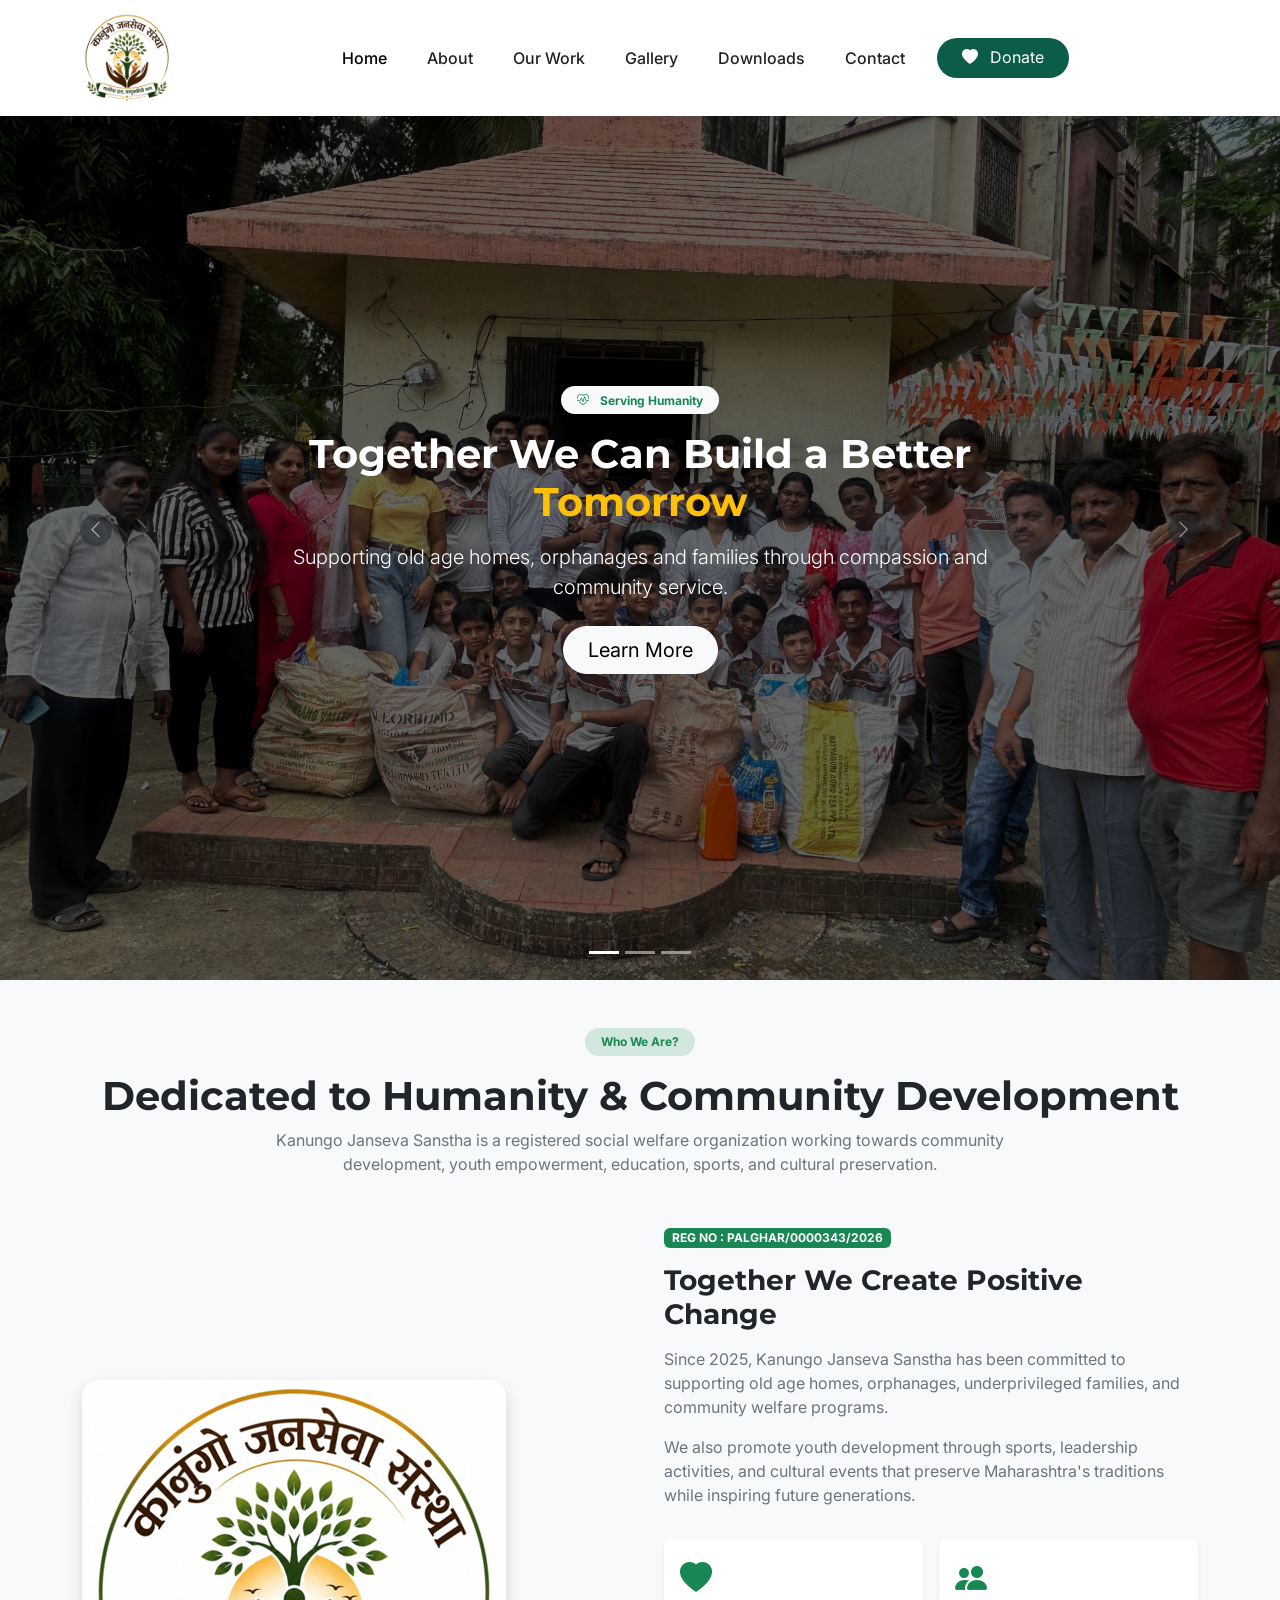
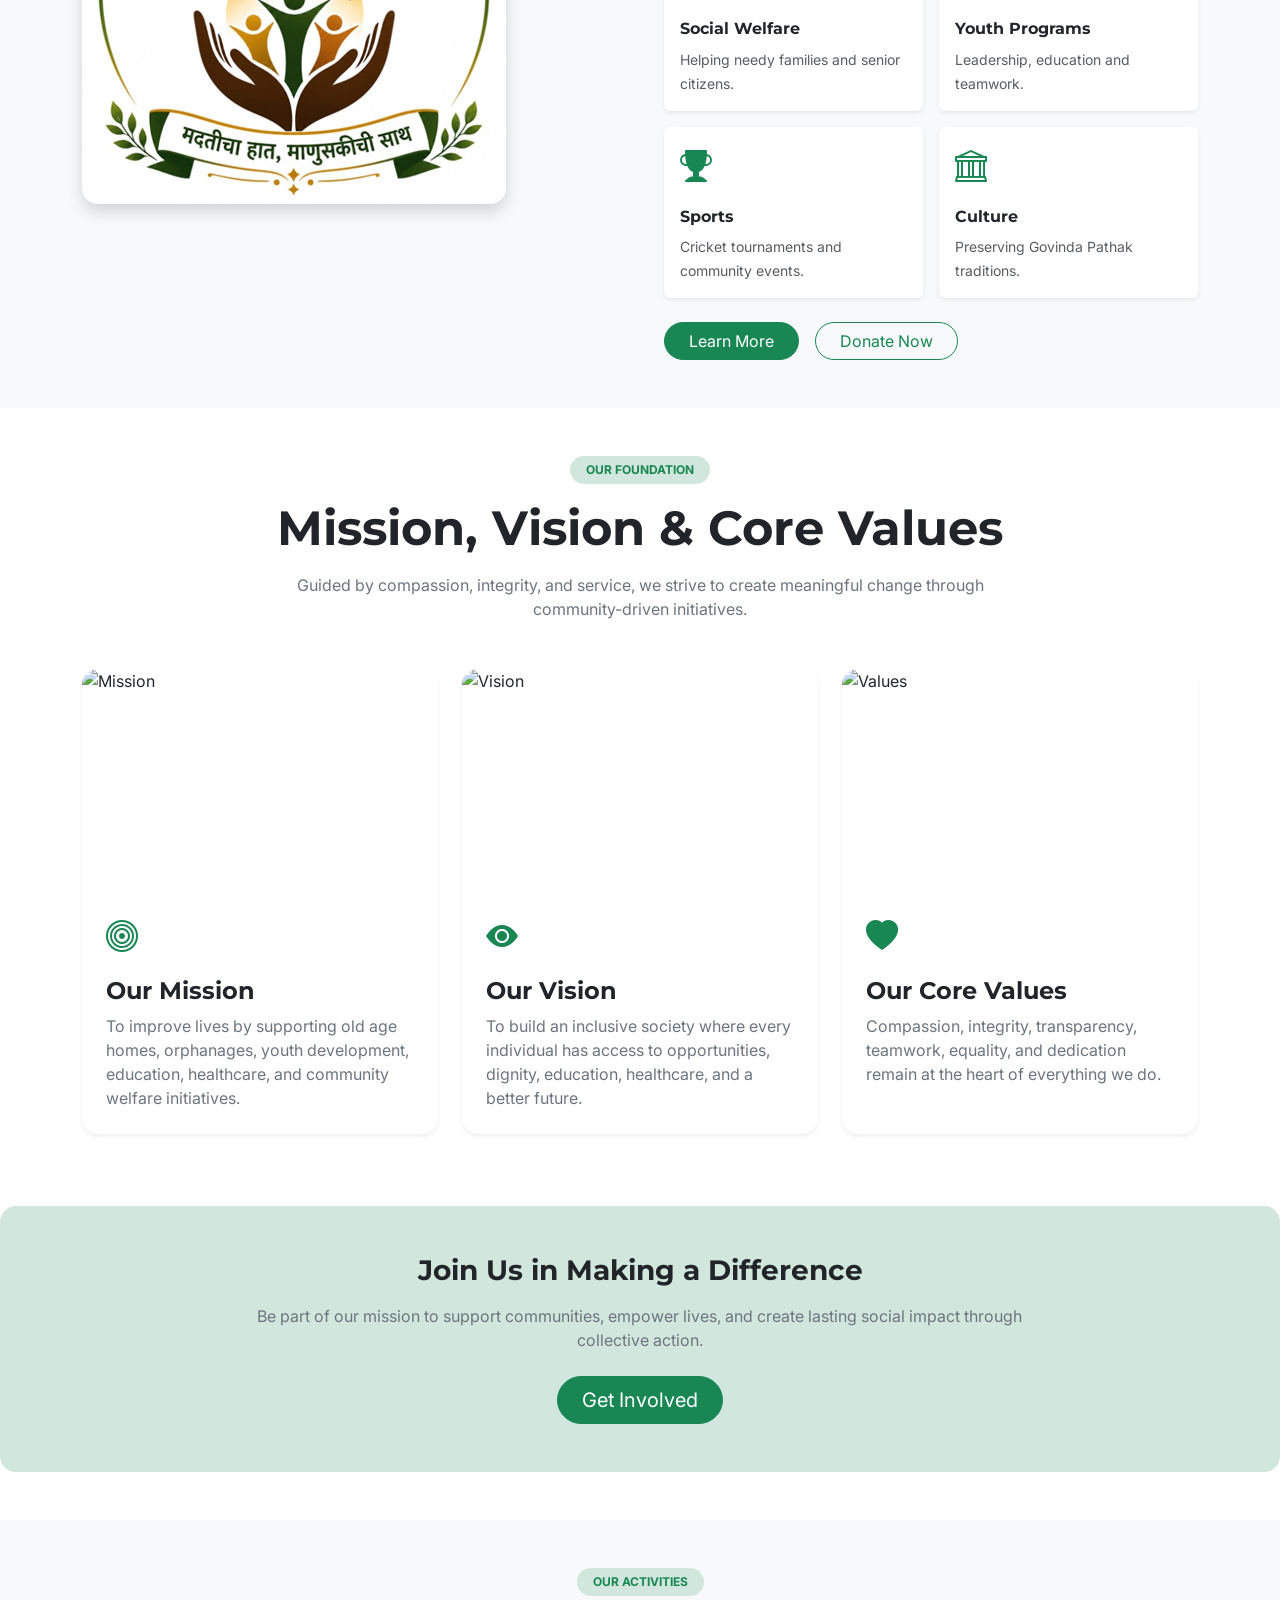
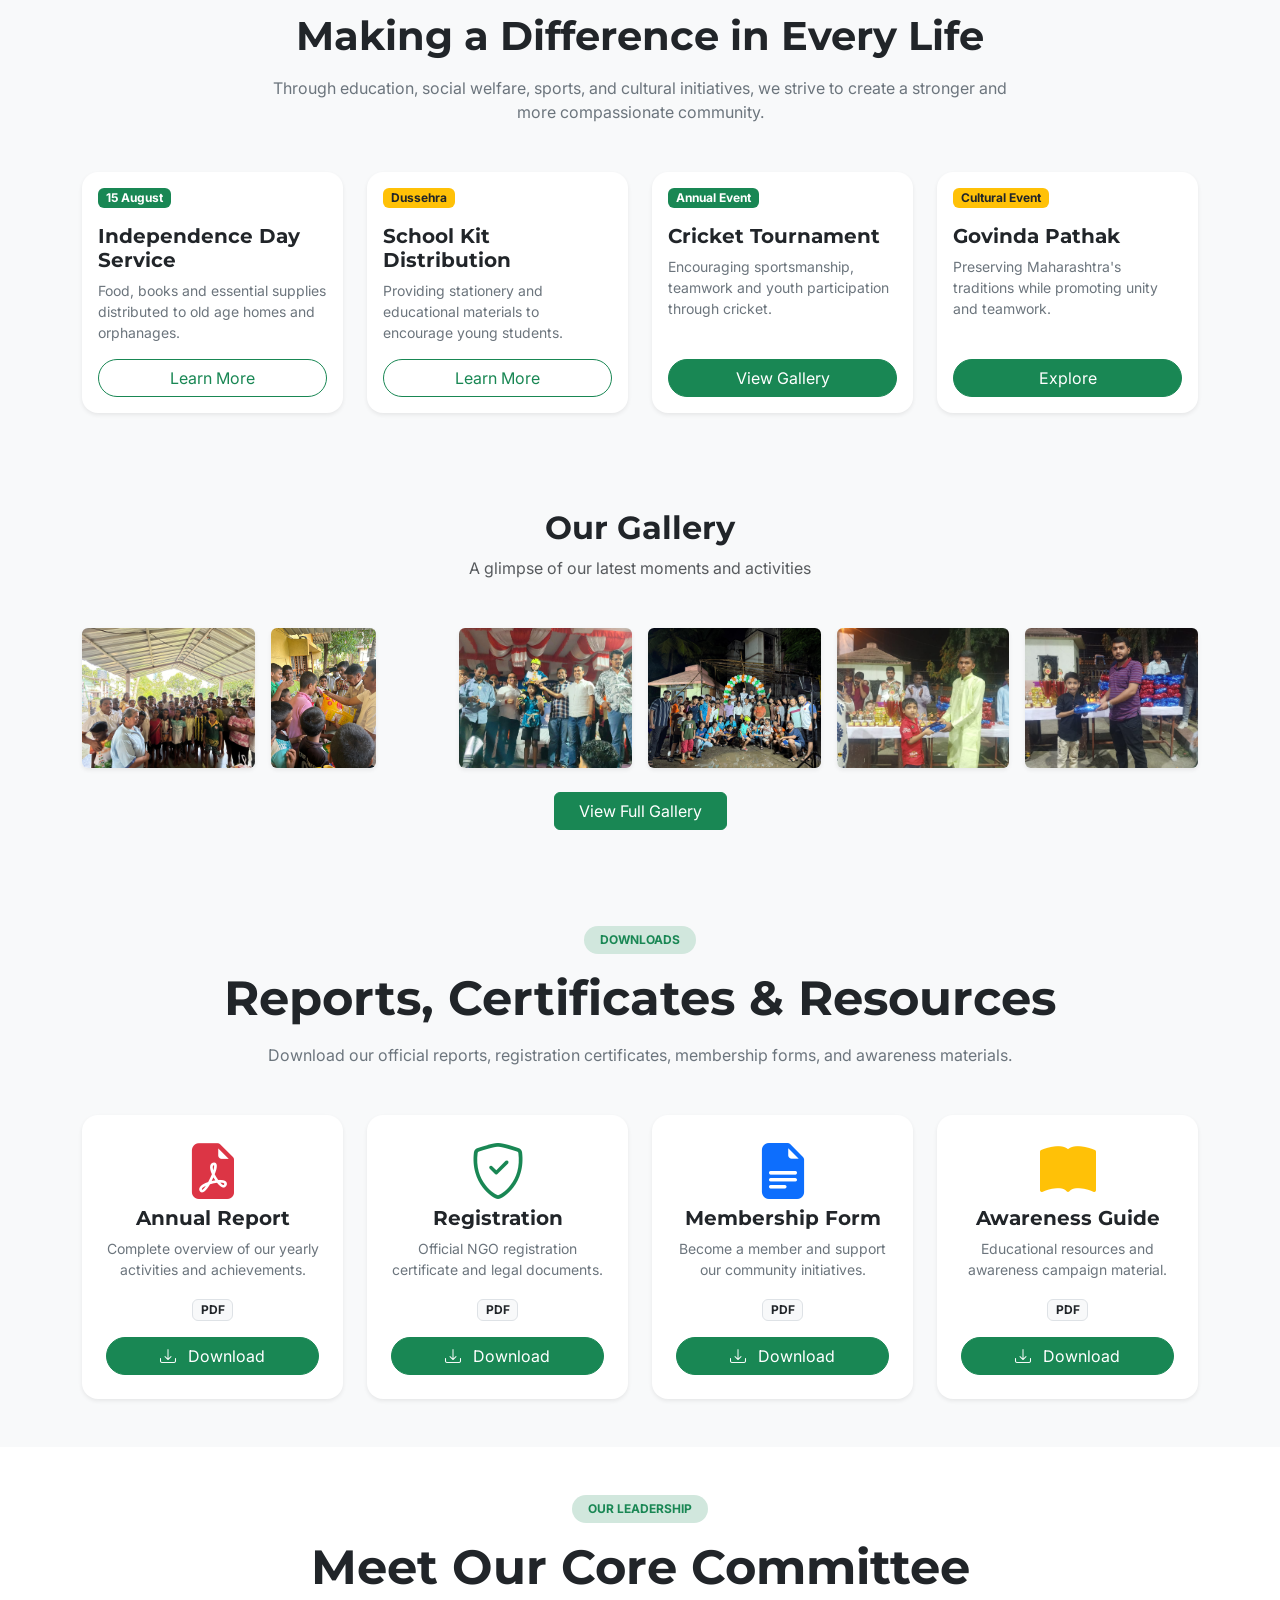
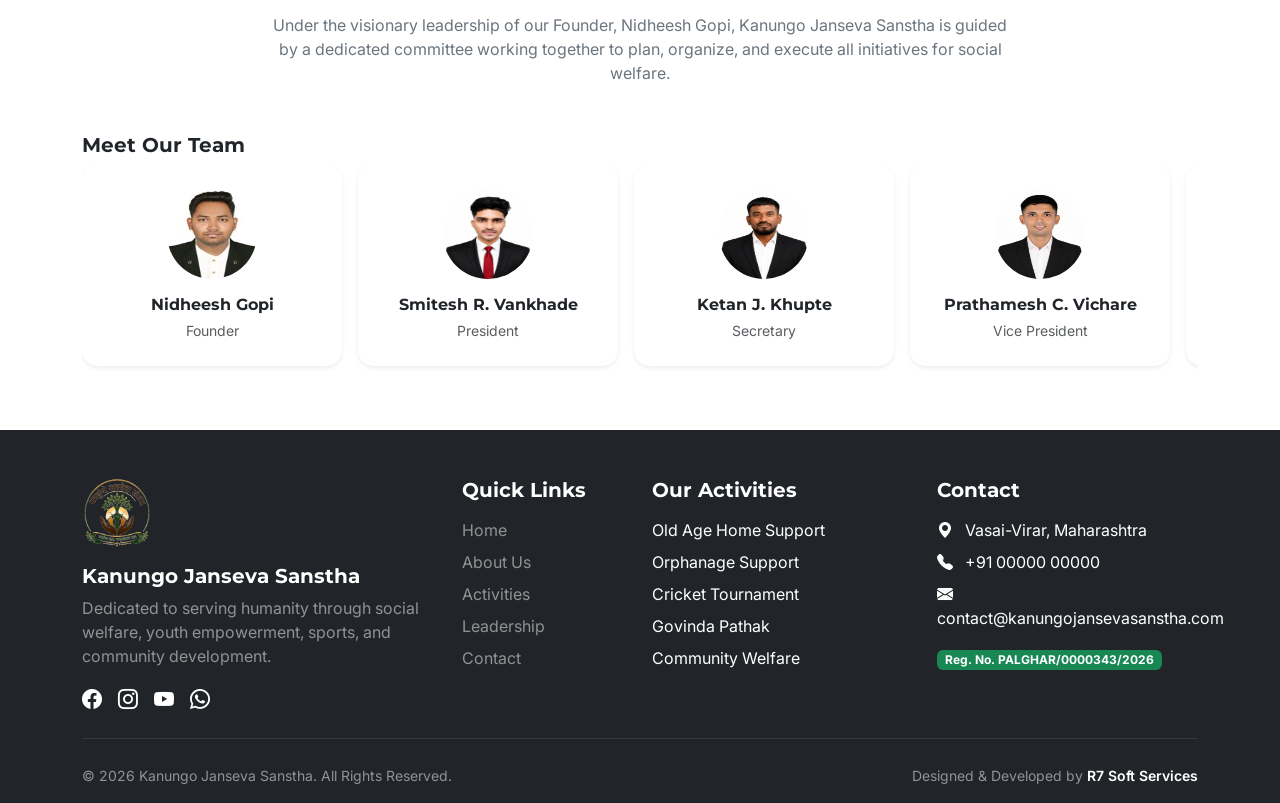
==== commit 7f4ac98f: "Update image sources to use HTTPS links" ====
--- a/index.html
+++ b/index.html
@@ -725,12 +725,12 @@
 
                 <!-- Image 1 -->
                 <div class="col-6 col-md-4 col-lg-2">
-                    <img src="assets/images/15 Aug/DASDAD.jpeg" class="img-fluid rounded shadow-sm" style="height:140px; object-fit:cover;">
+                    <img src="https://ravindra-dot.github.io/kanungo/assets/images/15%20AUG/DASDAD.jpeg" class="img-fluid rounded shadow-sm" style="height:140px; object-fit:cover;">
                 </div>
 
                 <!-- Image 2 -->
                 <div class="col-6 col-md-4 col-lg-2">
-                    <img src="assets/images/15 Aug/WhatsApp Image 2026-07-01 at 13.40.47.jpeg" class="img-fluid rounded shadow-sm" style="height:140px; object-fit:cover;">
+                    <img src="https://ravindra-dot.github.io/kanungo/assets/images/15%20AUG/WhatsApp%20Image%202026-07-01%20at%2013.40.46.jpeg" class="img-fluid rounded shadow-sm" style="height:140px; object-fit:cover;">
                 </div>
 
                 <!-- Image 3 -->
@@ -1218,4 +1218,4 @@
     <script src="https://cdn.jsdelivr.net/npm/bootstrap@5.3.3/dist/js/bootstrap.bundle.min.js"></script>
 </body>
 
-</html>+</html>
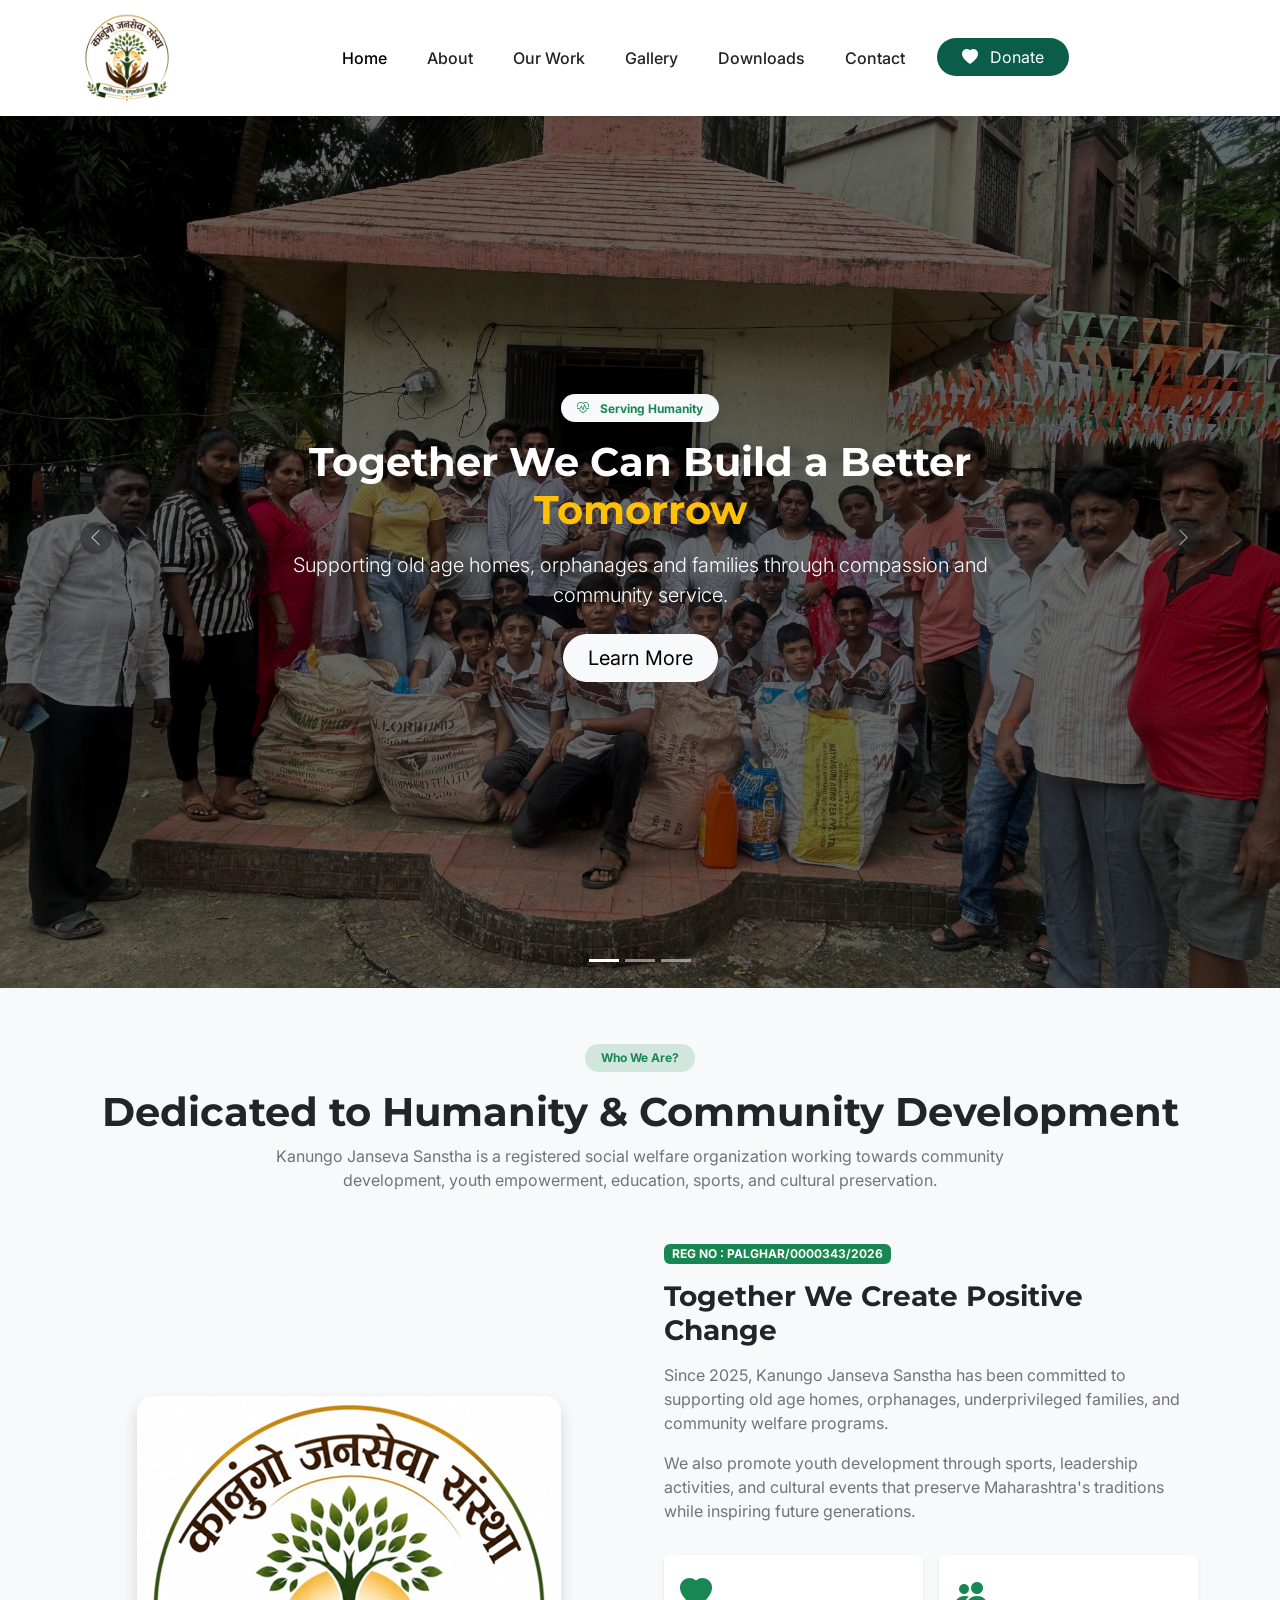
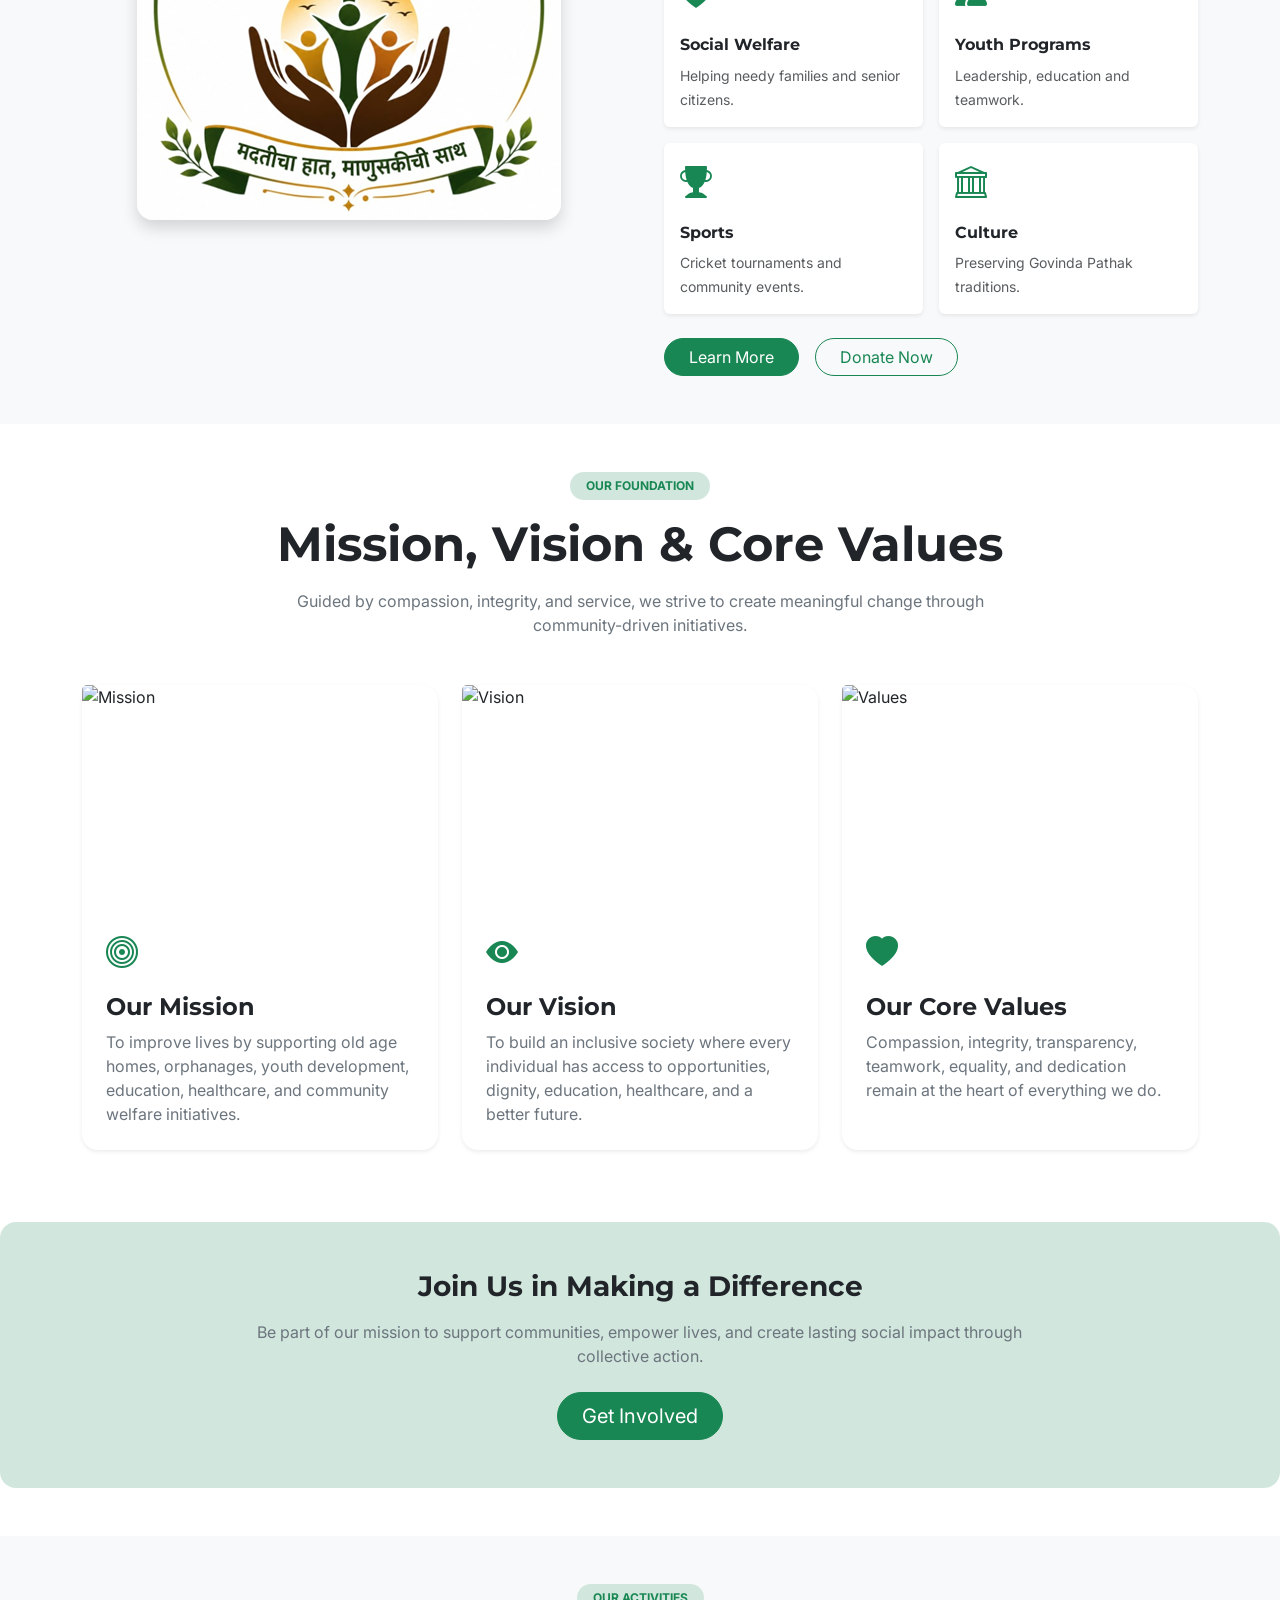
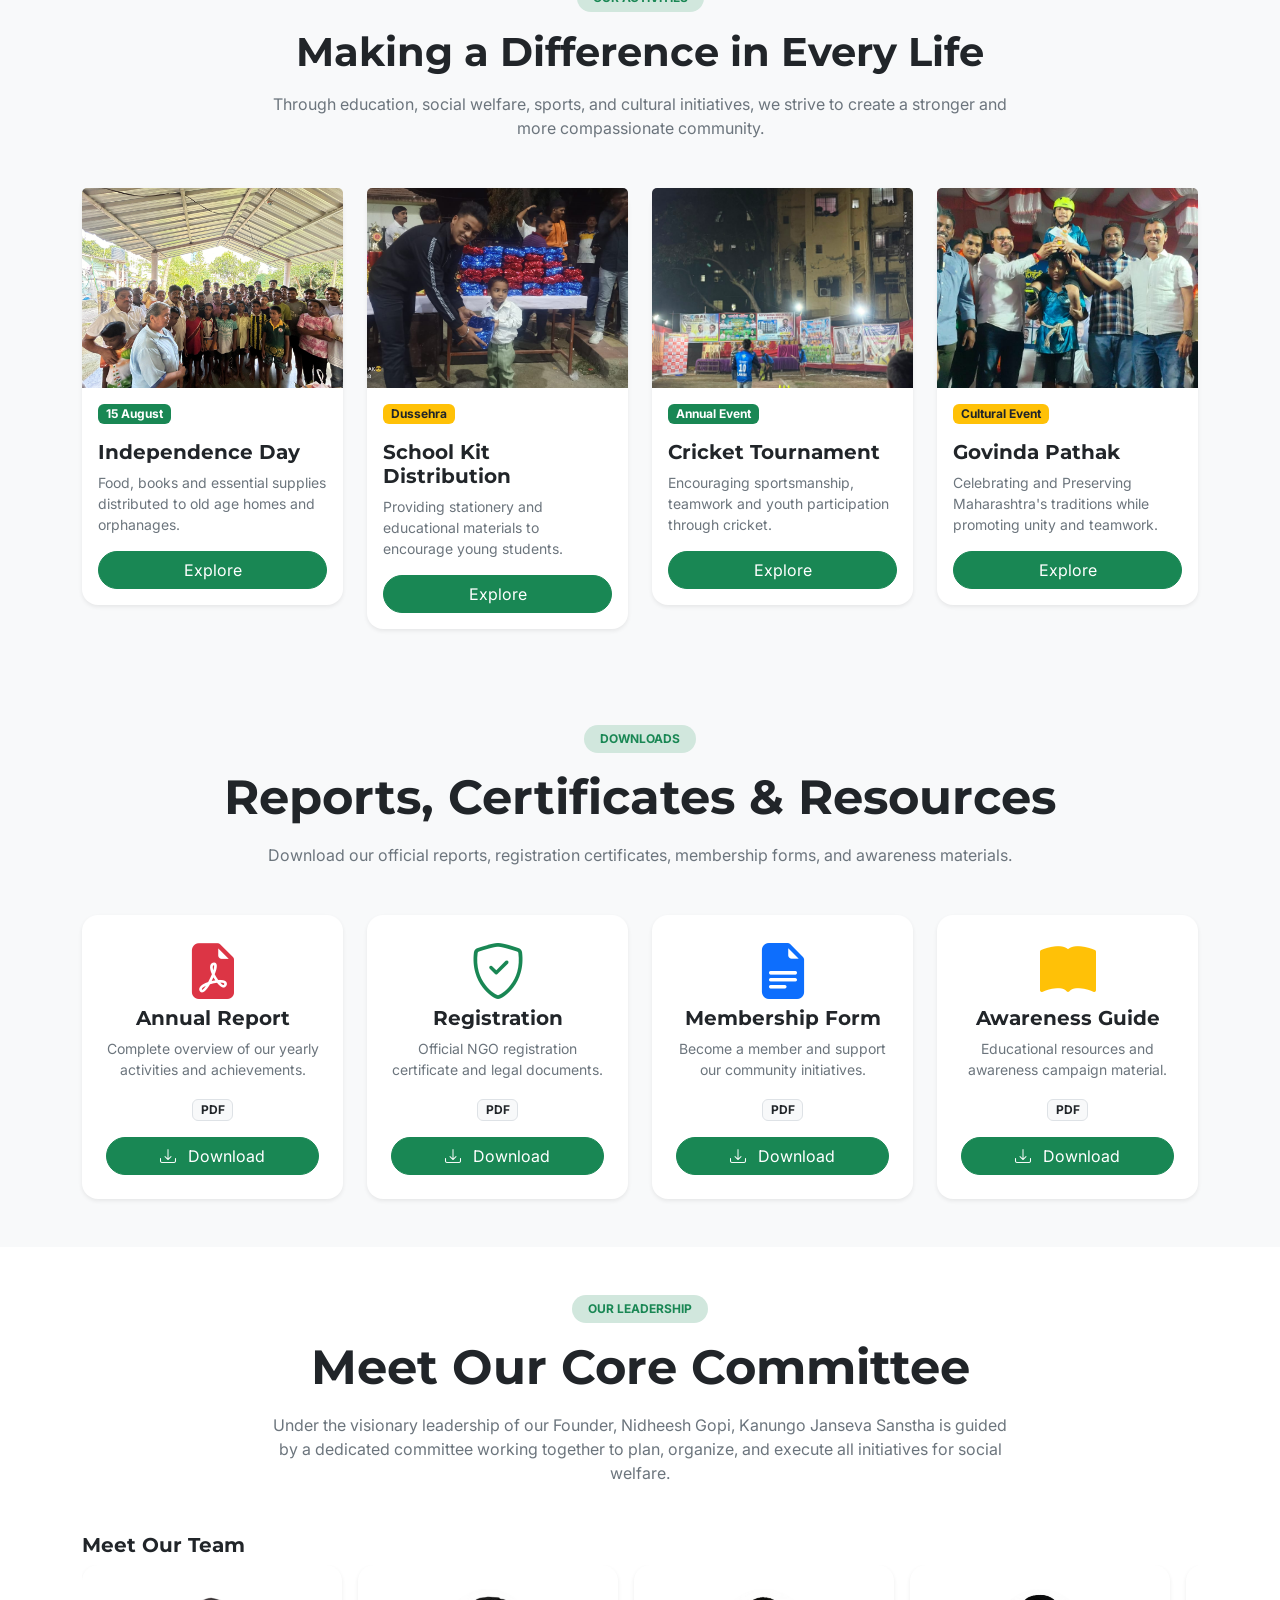
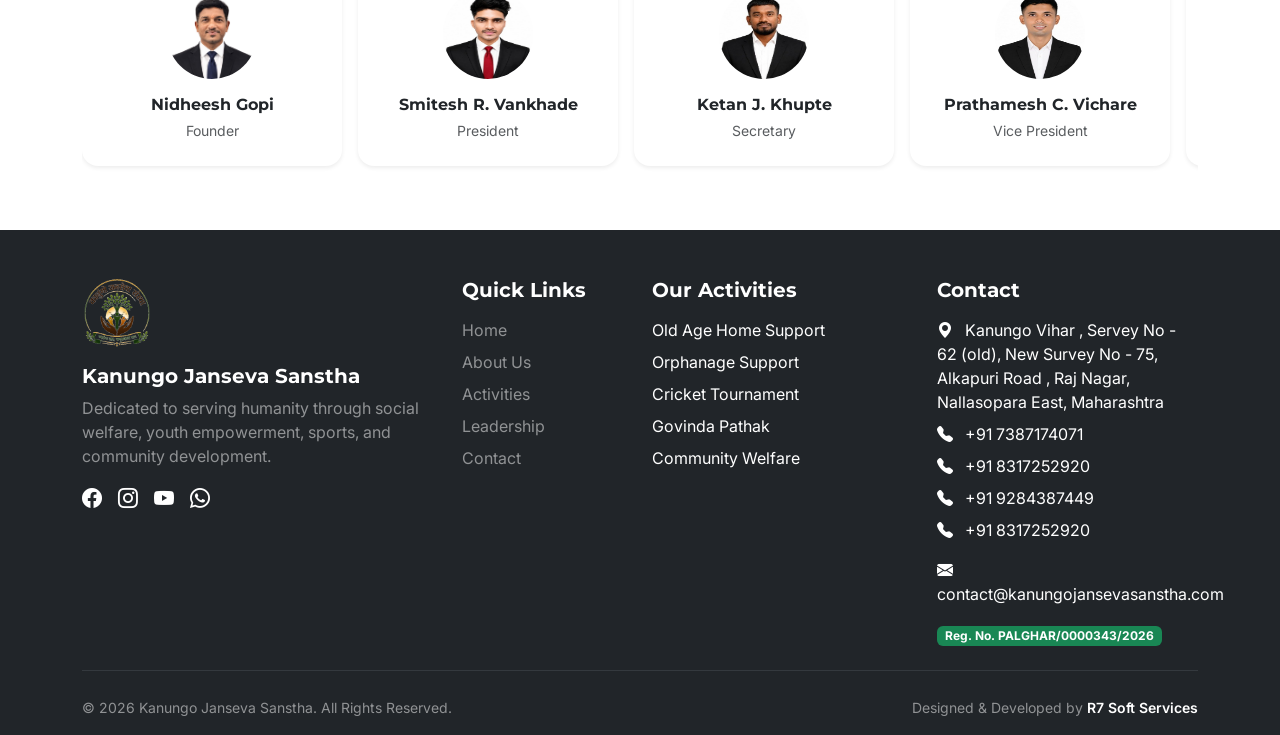
==== commit c42d4f31: "updated requirements" ====
--- a/index.html
+++ b/index.html
@@ -2,11 +2,50 @@
 <html lang="en">
 <head>
     <meta charset="UTF-8">
+
+    <title>Kanungo Janseva Sanstha | Social Welfare & Charitable Trust</title>
+
     <meta name="viewport" content="width=device-width, initial-scale=1.0">
-    <title>Kanungo Janseva Sanstha</title>
+    <meta name="title" content="Kanungo Janseva Sanstha | Social Welfare & Charitable Trust">
+    <meta name="description"
+        content="Kanungo Janseva Sanstha is a registered charitable trust dedicated to social welfare, supporting old age homes, orphanages, education, healthcare, environmental initiatives, and community development across India.">
+
+    <meta name="keywords"
+        content="Kanungo Janseva Sanstha, NGO, Charitable Trust, Social Welfare, Old Age Home, Orphanage, Education, Healthcare, Donation, Volunteer, Community Service, India">
+
+    <meta name="author" content="Kanungo Janseva Sanstha">
+    <meta name="robots" content="index, follow">
+    <meta name="language" content="English">
+    <meta name="revisit-after" content="7 days">
+
+    <!-- Theme Color -->
+    <meta name="theme-color" content="#198754">
+
+    <!-- Canonical -->
+    <link rel="canonical" href="https://kanungojansevasanstha.com/">
+
+    <!-- Open Graph (Facebook, WhatsApp, LinkedIn) -->
+    <meta property="og:type" content="website">
+    <meta property="og:title" content="Kanungo Janseva Sanstha">
+    <meta property="og:description"
+        content="Together for a Better Tomorrow. Join Kanungo Janseva Sanstha in supporting education, healthcare, old age homes, orphanages, and community welfare initiatives.">
+    <meta property="og:image" content="https://kanungojansevasanstha.com/assets/images/og-image.png">
+    <meta property="og:url" content="https://kanungojansevasanstha.com/">
+    <meta property="og:site_name" content="Kanungo Janseva Sanstha">
+
+    <!-- Twitter -->
+    <meta name="twitter:card" content="summary_large_image">
+    <meta name="twitter:title" content="Kanungo Janseva Sanstha">
+    <meta name="twitter:description"
+        content="A registered charitable trust working towards education, healthcare, social welfare, and community development.">
+    <meta name="twitter:image" content="https://kanungojansevasanstha.com/assets/images/og-image.jpg">
+
+    <!-- Favicon -->
+    <link rel="icon" href="assets/favicons/favicon.ico" type="image/x-icon">
+    <link rel="apple-touch-icon" href="assets/favicons/apple-touch-icon.png">
 
     <!-- Bootstrap -->
-    <link href="https://cdn.jsdelivr.net/npm/bootstrap@5.3.3/dist/css/bootstrap.min.css" rel="stylesheet">
+    <link href="assets/css/bootstrap.min.css" rel="stylesheet">
     <link rel="stylesheet" href="https://cdn.jsdelivr.net/npm/bootstrap-icons@1.13.1/font/bootstrap-icons.min.css">
 
     <!-- Google Fonts -->
@@ -18,7 +57,7 @@
 <body class="bg-light">
 
     <!-- Navbar -->
-    <nav id="mainNavbar" class="navbar navbar-expand-lg bg-white shadow-sm py-2 align-items-center fixed-top">
+    <nav id="mainNavbar" class="navbar navbar-expand-lg bg-white shadow-sm py-2 fixed-top ">
         <div class="container">
             <a class="navbar-brand d-flex align-items-center" href="#">
                 <img src="assets/images/logo.png" class="logo me-3" alt="Logo">
@@ -50,11 +89,12 @@
                     <li class="nav-item">
                         <a class="nav-link fw-medium" href="contact-us.html">Contact</a>
                     </li>
-                    <a href="donation.html" class="btn text-white rounded-pill px-4"
-                    style="background:#0B5D4A;">
-                    <i class="bi bi-heart-fill me-2"></i>
-                    Donate
-                </a>
+                    <li class="nav-item">
+                        <a href="donation.html" class="btn text-white rounded-pill px-4" style="background:#0B5D4A;">
+                            <i class="bi bi-heart-fill me-2"></i>
+                            Donate
+                        </a>
+                    </li>
                 </ul>
 
 
@@ -62,7 +102,7 @@
         </div>
     </nav>
     <!-- Hero -->
-    <section class="p-0">
+    <section class="py-2 ">
         <div id="heroSlider" class="carousel slide carousel-fade" data-bs-ride="carousel">
 
             <!-- Indicators -->
@@ -75,7 +115,7 @@
             <div class="carousel-inner">
 
                 <!-- Slide 1 -->
-                <div class="carousel-item active">
+                <div class="carousel-item active .hero-slide">
                     <div
                         class="d-flex align-items-center text-center text-white"
                         style="
@@ -120,14 +160,14 @@
                 </div>
 
                 <!-- Slide 2 -->
-                <div class="carousel-item">
+                <div class="carousel-item .hero-slide">
                     <div
                         class="d-flex align-items-center text-center text-white"
                         style="
                             min-height:100vh;
                             background:
                             linear-gradient(rgba(0,0,0,.60),rgba(0,0,0,.60)),
-                            url('assets/images/slider/slide2.jpeg') center center/cover no-repeat;">
+                            url('assets/images/slider/slide.jpeg') center center/cover no-repeat;">
 
                         <div class="container">
 
@@ -165,7 +205,7 @@
                 </div>
 
                 <!-- Slide 3 -->
-                <div class="carousel-item">
+                <div class="carousel-item .hero-slide">
                     <div
                         class="d-flex align-items-center text-center text-white"
                         style="
@@ -223,7 +263,7 @@
         </div>
     </section>
     <!-- ABOUT SECTION -->
-    <section class="py-5 bg-light" id="about">
+    <section class="py-5 bg-light overflow-hidden" id="about">
 
         <div class="container">
 
@@ -251,7 +291,7 @@
 
                 <!-- Image -->
 
-                <div class="col-lg-6">
+                <div class="col-lg-6 d-flex justify-content-center align-items-center">
 
                     <img src="assets/images/logo-unclear.png"
                         class="img-fluid rounded-4 shadow"
@@ -288,7 +328,7 @@
                     </p>
 
                     <!-- Features -->
-
+                <div class="container-fluid px-0">
                     <div class="row g-3 mt-2">
 
                         <div class="col-6">
@@ -380,6 +420,7 @@
                         </div>
 
                     </div>
+                </div>
 
                     <!-- Buttons -->
 
@@ -403,7 +444,7 @@
 
     </section>
     <!-- mission, vision and core values section -->
-    <section class="py-5 bg-white" id="mission">
+    <section class="py-5 bg-white " id="mission">
 
         <div class="container">
 
@@ -430,7 +471,7 @@
                 <!-- Mission -->
                 <div class="col-lg-4">
 
-                    <div class="card border-0 shadow-sm rounded-4 h-100 overflow-hidden">
+                    <div class="card border-0 shadow-sm rounded-4 h-100 ">
 
                         <img src="https://images.unsplash.com/photo-1523240795612-9a054b0db644?auto=format&fit=crop&w=1200&q=80"
                             class="card-img-top"
@@ -460,7 +501,7 @@
                 <!-- Vision -->
                 <div class="col-lg-4">
 
-                    <div class="card border-0 shadow-sm rounded-4 h-100 overflow-hidden">
+                    <div class="card border-0 shadow-sm rounded-4 h-100 ">
 
                         <img src="https://images.unsplash.com/photo-1488521787991-ed7bbaae773c?auto=format&fit=crop&w=800&q=80"
                             class="card-img-top"
@@ -490,7 +531,7 @@
                 <!-- Values -->
                 <div class="col-lg-4">
 
-                    <div class="card border-0 shadow-sm rounded-4 h-100 overflow-hidden">
+                    <div class="card border-0 shadow-sm rounded-4 h-100 ">
 
                         <img src="https://images.unsplash.com/photo-1522071820081-009f0129c71c?auto=format&fit=crop&w=1200&q=80"
                             class="card-img-top"
@@ -543,7 +584,7 @@
 
     </section>
     <!-- Social Activities Section -->
-    <section class="py-5 bg-light" id="activities">
+    <section class="py-5 bg-light " id="activities">
 
         <div class="container">
 
@@ -572,28 +613,28 @@
 
                 <div class="col-md-6 col-xl-3">
 
-                    <div class="card border-0 shadow-sm rounded-4 h-100">
-
-                        <img src="assets/images/activities/independence-day.jpg"
-                            class="card-img-top"
+                    <div class="card border-0 shadow-sm rounded-4">
+
+                        <img src="assets/images/15-august/15-august1.jpeg"
+                            class="card-img-top "
+                            style="height:200px; object-fit:cover;"
                             alt="">
 
                         <div class="card-body d-flex flex-column">
-
                             <span class="badge bg-success align-self-start mb-3">
                                 15 August
                             </span>
 
                             <h5 class="fw-bold">
-                                Independence Day Service
+                                Independence Day
                             </h5>
 
                             <p class="text-secondary small flex-grow-1">
                                 Food, books and essential supplies distributed to old age homes and orphanages.
                             </p>
 
-                            <a href="#" class="btn btn-outline-success rounded-pill">
-                                Learn More
+                            <a href="gallery.html#1" class="btn btn-success rounded-pill">
+                                Explore
                             </a>
 
                         </div>
@@ -606,10 +647,11 @@
 
                 <div class="col-md-6 col-xl-3">
 
-                    <div class="card border-0 shadow-sm rounded-4 h-100">
-
-                        <img src="assets/images/activities/dussehra.jpg"
-                            class="card-img-top"
+                    <div class="card border-0 shadow-sm rounded-4">
+
+                        <img src="assets/images/Dusshera/Dusshera3.jpeg"
+                            class="card-img-top "
+                            style="height:200px; object-fit:cover;"
                             alt="">
 
                         <div class="card-body d-flex flex-column">
@@ -626,8 +668,8 @@
                                 Providing stationery and educational materials to encourage young students.
                             </p>
 
-                            <a href="#" class="btn btn-outline-success rounded-pill">
-                                Learn More
+                            <a href="gallery.html#2" class="btn btn-success rounded-pill">
+                                Explore
                             </a>
 
                         </div>
@@ -640,10 +682,11 @@
 
                 <div class="col-md-6 col-xl-3">
 
-                    <div class="card border-0 shadow-sm rounded-4 h-100">
-
-                        <img src="assets/images/activities/cricket.jpg"
-                            class="card-img-top"
+                    <div class="card border-0 shadow-sm rounded-4">
+
+                        <img src="assets/images/Cricket-Tournament/Cricket-Tournament5.jpeg"
+                            class="card-img-top "
+                            style="height:200px; object-fit:cover;"
                             alt="">
 
                         <div class="card-body d-flex flex-column">
@@ -660,8 +703,8 @@
                                 Encouraging sportsmanship, teamwork and youth participation through cricket.
                             </p>
 
-                            <a href="#" class="btn btn-success rounded-pill">
-                                View Gallery
+                            <a href="gallery.html#3" class="btn btn-success rounded-pill">
+                                Explore
                             </a>
 
                         </div>
@@ -674,10 +717,11 @@
 
                 <div class="col-md-6 col-xl-3">
 
-                    <div class="card border-0 shadow-sm rounded-4 h-100">
-
-                        <img src="assets/images/activities/govinda.jpg"
-                            class="card-img-top"
+                    <div class="card border-0 shadow-sm rounded-4">
+
+                        <img src="assets/images/DAHI-HANDI/Dahi-Handi4.jpeg"
+                           class="card-img-top "
+                            style="height:200px; object-fit:cover;"
                             alt="">
 
                         <div class="card-body d-flex flex-column">
@@ -691,10 +735,10 @@
                             </h5>
 
                             <p class="text-secondary small flex-grow-1">
-                                Preserving Maharashtra's traditions while promoting unity and teamwork.
+                               Celebrating and Preserving Maharashtra's traditions while promoting unity and teamwork.
                             </p>
 
-                            <a href="#" class="btn btn-success rounded-pill">
+                            <a href="gallery.html#4" class="btn btn-success rounded-pill">
                                 Explore
                             </a>
 
@@ -709,64 +753,8 @@
         </div>
 
     </section>
-    <!-- Gallery Section -->
-    <section class="py-5 bg-light">
-
-        <div class="container">
-            <div class="text-center mb-5">
-                <h2 class="fw-bold">Our Gallery</h2>
-                <p class="text-muted mb-0">
-                    A glimpse of our latest moments and activities
-                </p>
-            </div>
-
-            <!-- Image Grid -->
-            <div class="row g-3 mb-4">
-
-                <!-- Image 1 -->
-                <div class="col-6 col-md-4 col-lg-2">
-                    <img src="https://ravindra-dot.github.io/kanungo/assets/images/15%20AUG/DASDAD.jpeg" class="img-fluid rounded shadow-sm" style="height:140px; object-fit:cover;">
-                </div>
-
-                <!-- Image 2 -->
-                <div class="col-6 col-md-4 col-lg-2">
-                    <img src="https://ravindra-dot.github.io/kanungo/assets/images/15%20AUG/WhatsApp%20Image%202026-07-01%20at%2013.40.46.jpeg" class="img-fluid rounded shadow-sm" style="height:140px; object-fit:cover;">
-                </div>
-
-                <!-- Image 3 -->
-                <div class="col-6 col-md-4 col-lg-2">
-                    <img src="assets/images/DAHI HANDI/WhatsApp Image 2026-07-01 at 13.40.51 (1).jpeg" class="img-fluid rounded shadow-sm" style="height:140px; object-fit:cover;">
-                </div>
-
-                <!-- Image 4 -->
-                <div class="col-6 col-md-4 col-lg-2">
-                    <img src="assets/images/DAHI HANDI/WhatsApp Image 2026-07-01 at 13.41.25.jpeg" class="img-fluid rounded shadow-sm" style="height:140px; object-fit:cover;">
-                </div>
-
-                <!-- Image 5 -->
-                <div class="col-6 col-md-4 col-lg-2">
-                    <img src="assets/images/Dusshera/kkk.jpeg" class="img-fluid rounded shadow-sm" style="height:140px; object-fit:cover;">
-                </div>
-
-                <!-- Image 6 -->
-                <div class="col-6 col-md-4 col-lg-2">
-                    <img src="assets/images/Dusshera/WhatsApp Image 2026-07-01 at 13.40.51ddd.jpeg" class="img-fluid rounded shadow-sm" style="height:140px; object-fit:cover;">
-                </div>
-
-            </div>
-
-            <!-- Button -->
-            <div class="text-center">
-                <a href="gallery.html" class="btn btn-success px-4">
-                    View Full Gallery
-                </a>
-            </div>
-
-        </div>
-
-    </section>
     <!-- Downloads -->
-    <section class="py-5 bg-light" id="downloads">
+    <section class="py-5 bg-light " id="downloads">
 
         <div class="container">
 
@@ -943,7 +931,7 @@
 
     </section>
     <!-- team members -->
-    <section class="py-5 bg-white" id="leadership">
+    <section class="py-5 bg-white " id="leadership">
 
         <div class="container">
 
@@ -977,7 +965,7 @@
                 <div class="flex-shrink-0" style="width: 260px;">
                     <div class="card border-0 shadow-sm rounded-4 h-100 text-center">
                         <div class="card-body p-4">
-                            <img src="assets/images/Team/Nidheesh-Gopi.jpg"
+                            <img src="assets/images/Team/Nidheesh-Gopi.png"
                                 class="rounded-circle mb-3" width="90" height="90" alt="">
 
                             <h6 class="fw-bold mb-1">Nidheesh Gopi</h6>
@@ -1029,7 +1017,7 @@
                 <div class="flex-shrink-0" style="width: 260px;">
                     <div class="card border-0 shadow-sm rounded-4 h-100 text-center">
                         <div class="card-body p-4">
-                            <img src="assets/images/Team/Yash-D-Bhosale.jpg"
+                            <img src="assets/images/Team/Yash-D-Bhosale.png"
                                 class="rounded-circle mb-3" width="90" height="90" alt="">
 
                             <h6 class="fw-bold mb-1">Yash D. Bhosale</h6>
@@ -1081,10 +1069,10 @@
                 <div class="flex-shrink-0" style="width: 260px;">
                     <div class="card border-0 shadow-sm rounded-4 h-100 text-center">
                         <div class="card-body p-4">
-                            <img src="assets/images/Team/Mitessh-A-Kadam.jpg"
+                            <img src="assets/images/Team/Mitesh-A-Kadam.jpg"
                                 class="rounded-circle mb-3" width="90" height="90" alt="">
 
-                            <h6 class="fw-bold mb-1">Mitessh A. Kadam</h6>
+                            <h6 class="fw-bold mb-1">Mitesh A. Kadam</h6>
                             <small class="text-muted">Committee Member</small>
                         </div>
                     </div>
@@ -1099,7 +1087,7 @@
     </section>
 
     <!-- footer -->
-    <footer class="bg-dark text-white pt-5 pb-3">
+    <footer class="py-5 bg-dark text-white pt-5 pb-3 ">
         <div class="container">
             <div class="row gy-4">
                 <!-- About -->
@@ -1136,11 +1124,11 @@
                         Quick Links
                     </h5>
                     <ul class="list-unstyled">
-                        <li class="mb-2"><a href="#" class="text-white-50 text-decoration-none">Home</a></li>
-                        <li class="mb-2"><a href="#" class="text-white-50 text-decoration-none">About Us</a></li>
-                        <li class="mb-2"><a href="#" class="text-white-50 text-decoration-none">Activities</a></li>
-                        <li class="mb-2"><a href="#" class="text-white-50 text-decoration-none">Leadership</a></li>
-                        <li><a href="#" class="text-white-50 text-decoration-none">Contact</a></li>
+                        <li class="mb-2"><a href="index.html" class="text-white-50 text-decoration-none">Home</a></li>
+                        <li class="mb-2"><a href="about-us.html" class="text-white-50 text-decoration-none">About Us</a></li>
+                        <li class="mb-2"><a href="index.html#activities" class="text-white-50 text-decoration-none">Activities</a></li>
+                        <li class="mb-2"><a href="index.html#leadership" class="text-white-50 text-decoration-none">Leadership</a></li>
+                        <li><a href="contact-us.html" class="text-white-50 text-decoration-none">Contact</a></li>
                     </ul>
                 </div>
                 <!-- Activities -->
@@ -1163,12 +1151,18 @@
                     </h5>
                     <p class="mb-2">
                         <i class="bi bi-geo-alt-fill me-2"></i>
-                        Vasai-Virar, Maharashtra
+                        Kanungo Vihar , Servey No - 62 (old), New Survey No - 75, Alkapuri Road , Raj  Nagar, Nallasopara East, Maharashtra
                     </p>
 
                     <p class="mb-2">
                         <i class="bi bi-telephone-fill me-2"></i>
-                        +91 00000 00000
+                        +91 7387174071<p class="mb-2">
+                        <i class="bi bi-telephone-fill me-2"></i>
+                        +91 8317252920</p><p class="mb-2">
+                        <i class="bi bi-telephone-fill me-2"></i>
+                        +91 9284387449</p><p class="mb-2">
+                        <i class="bi bi-telephone-fill me-2"></i>
+                        +91 8317252920</p>
                     </p>
 
                     <p class="mb-3">
@@ -1215,7 +1209,7 @@
 
     </footer>
 
-    <script src="https://cdn.jsdelivr.net/npm/bootstrap@5.3.3/dist/js/bootstrap.bundle.min.js"></script>
+    <script src="assets/js/bootstrap.bundle.min.js"></script>
 </body>
 
-</html>
+</html>
--- a/assets/css/style.css
+++ b/assets/css/style.css
@@ -38,6 +38,11 @@
 .navbar-hidden {
     transform: translateY(-100%);
 }
+.navbar,
+.navbar .container,
+.navbar-collapse {
+    overflow-x: hidden;
+}
 
 .hero-slide {
     min-height: 85vh;
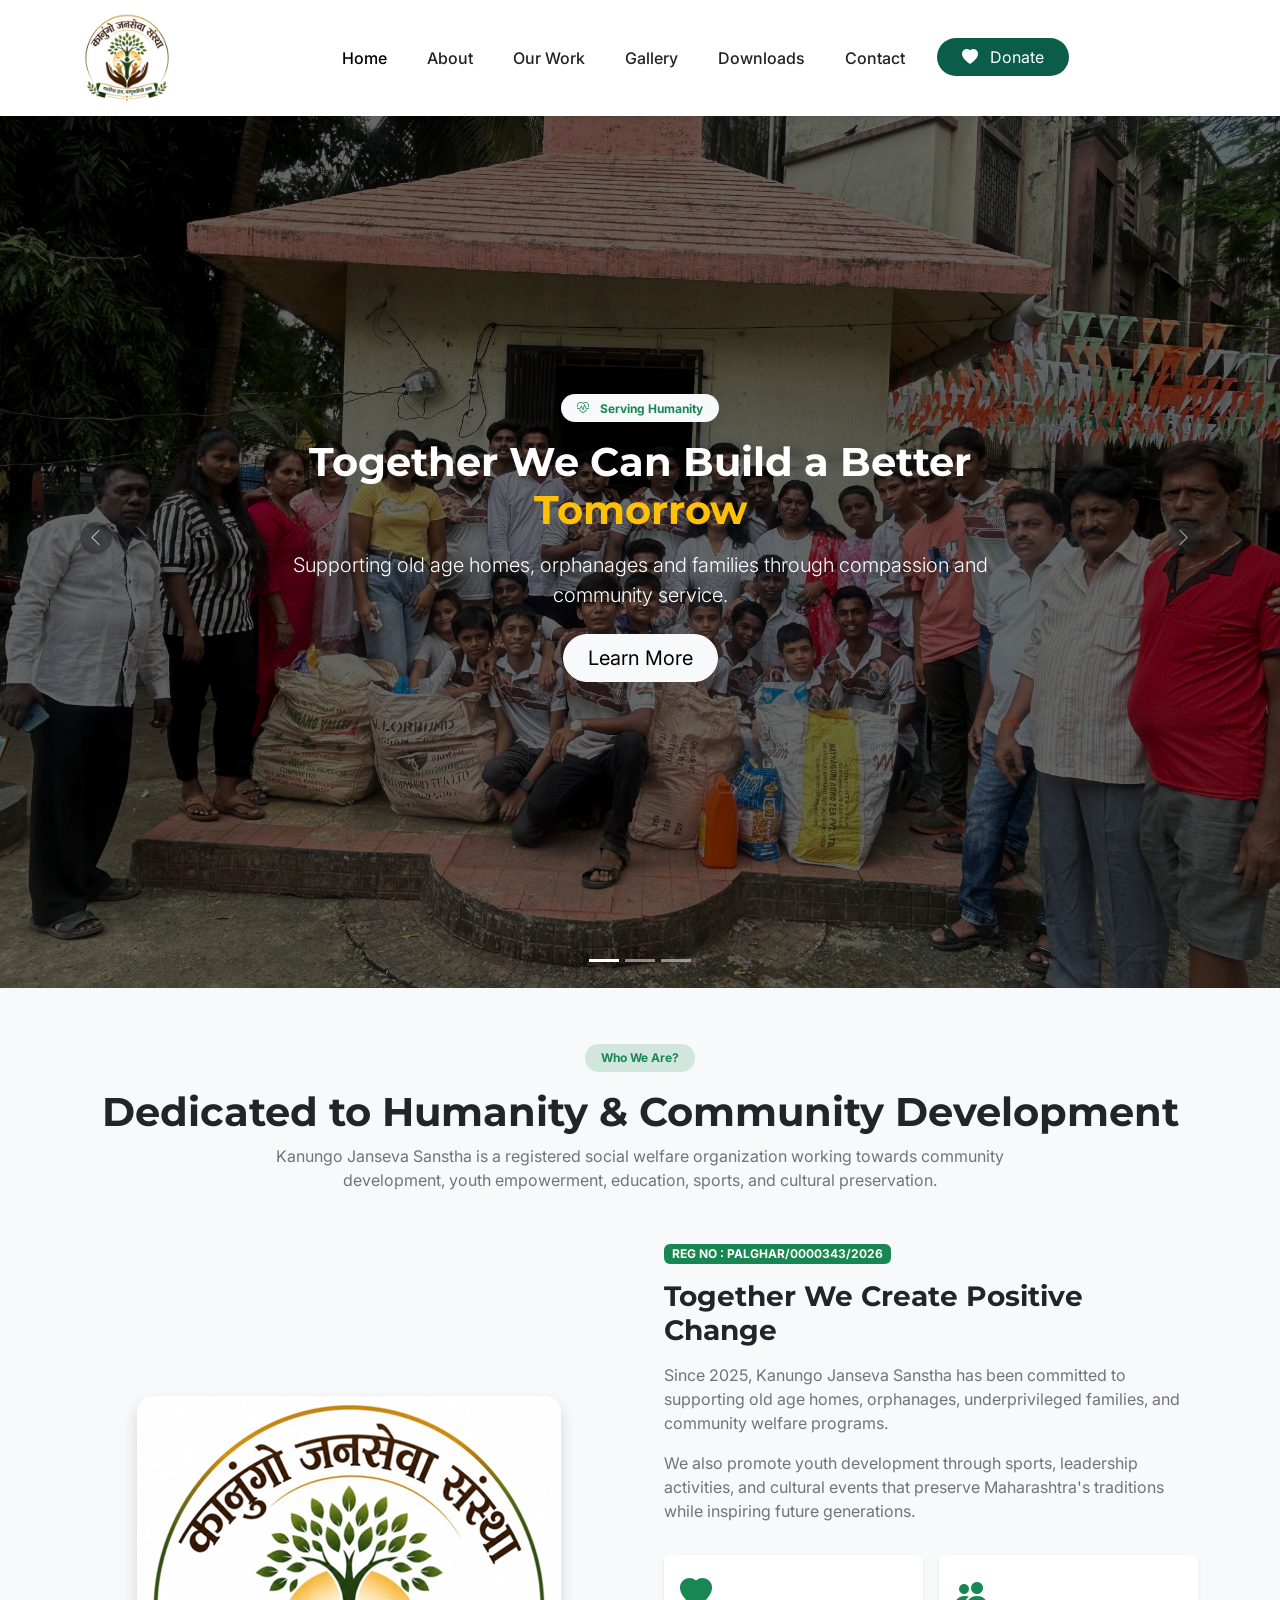
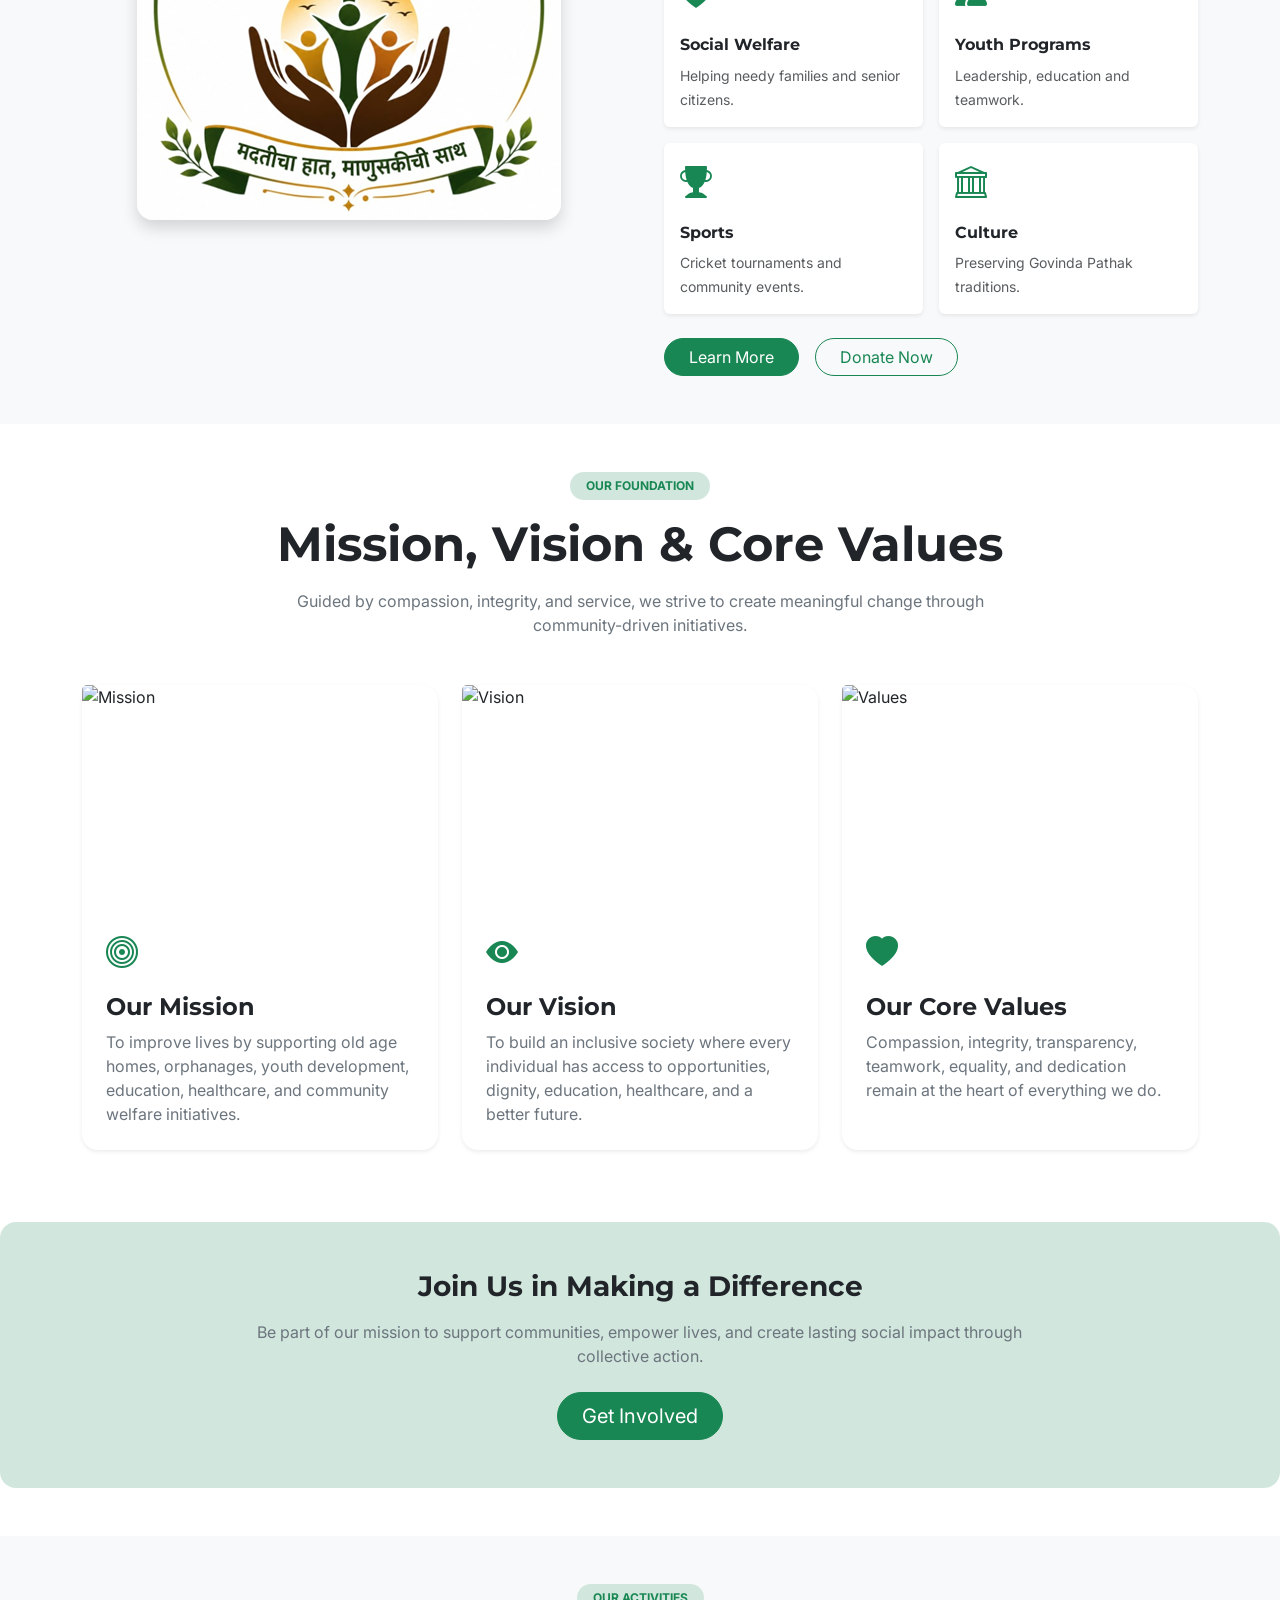
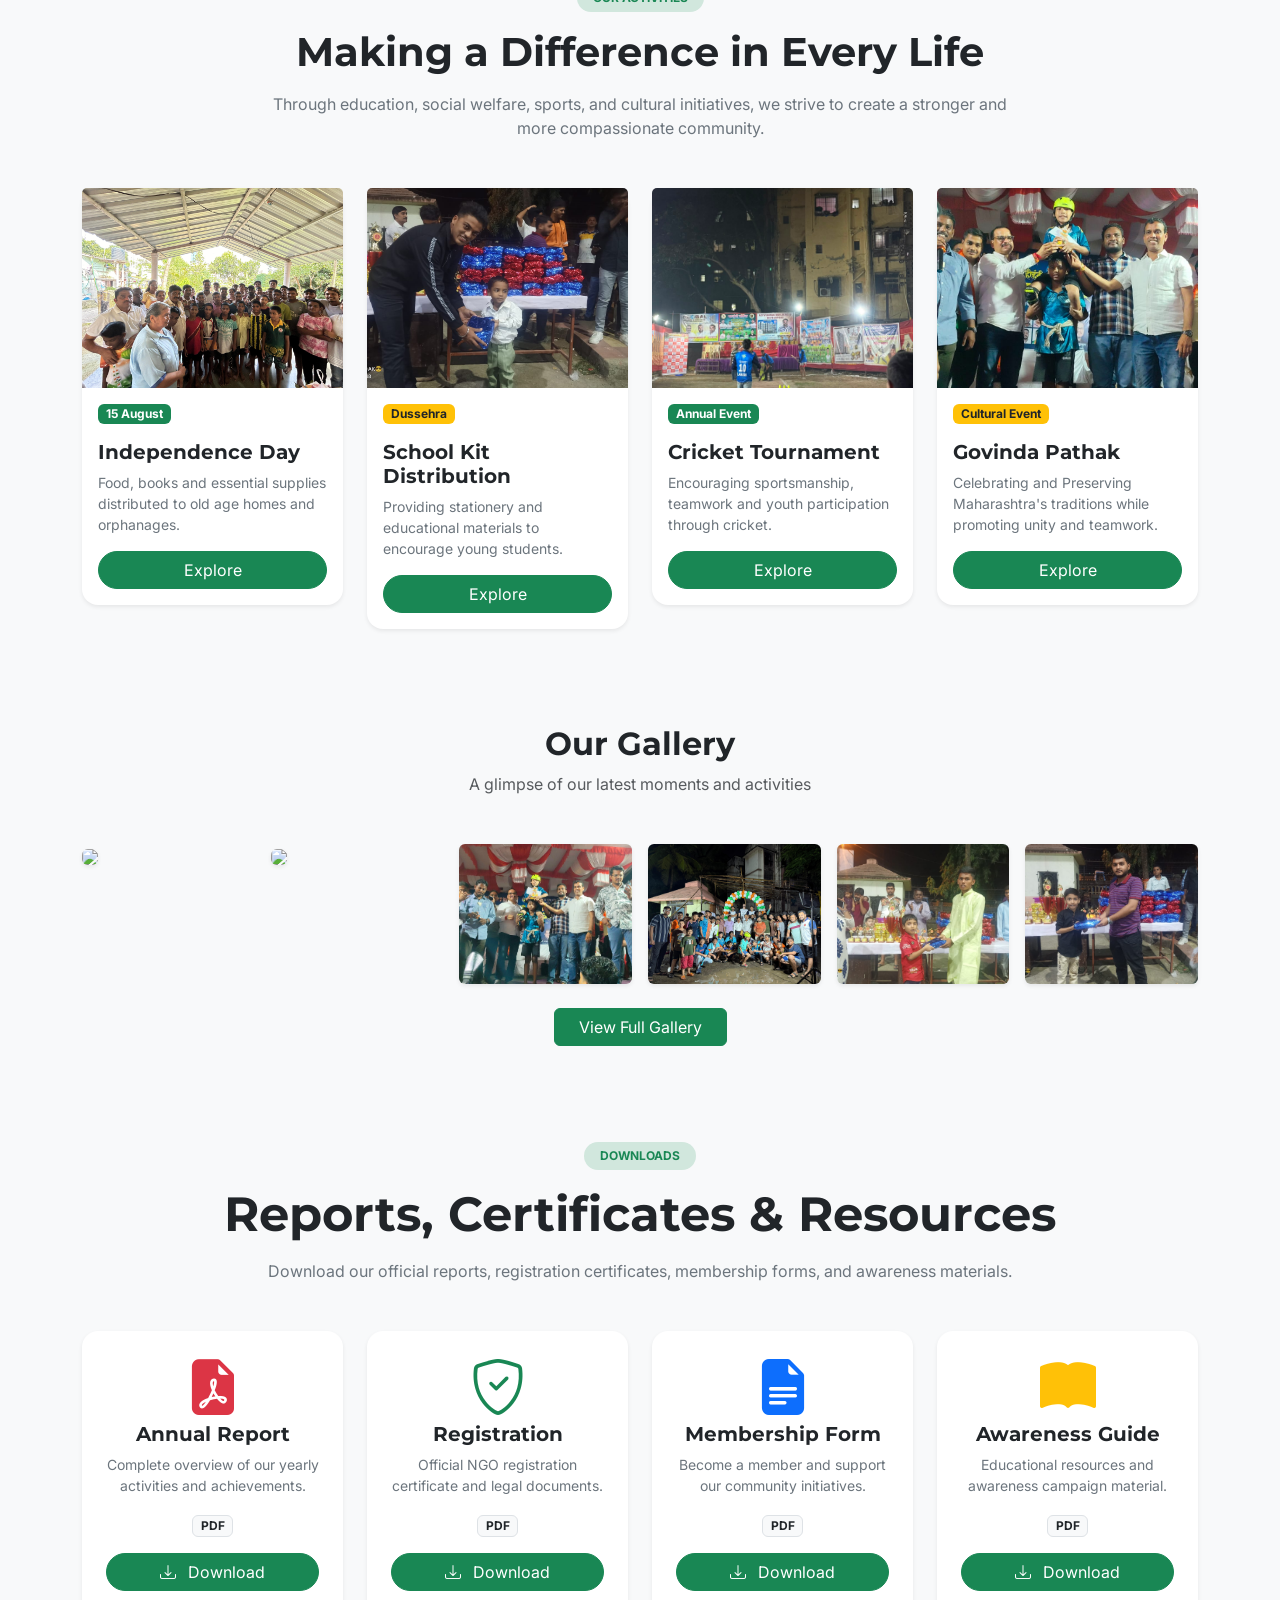
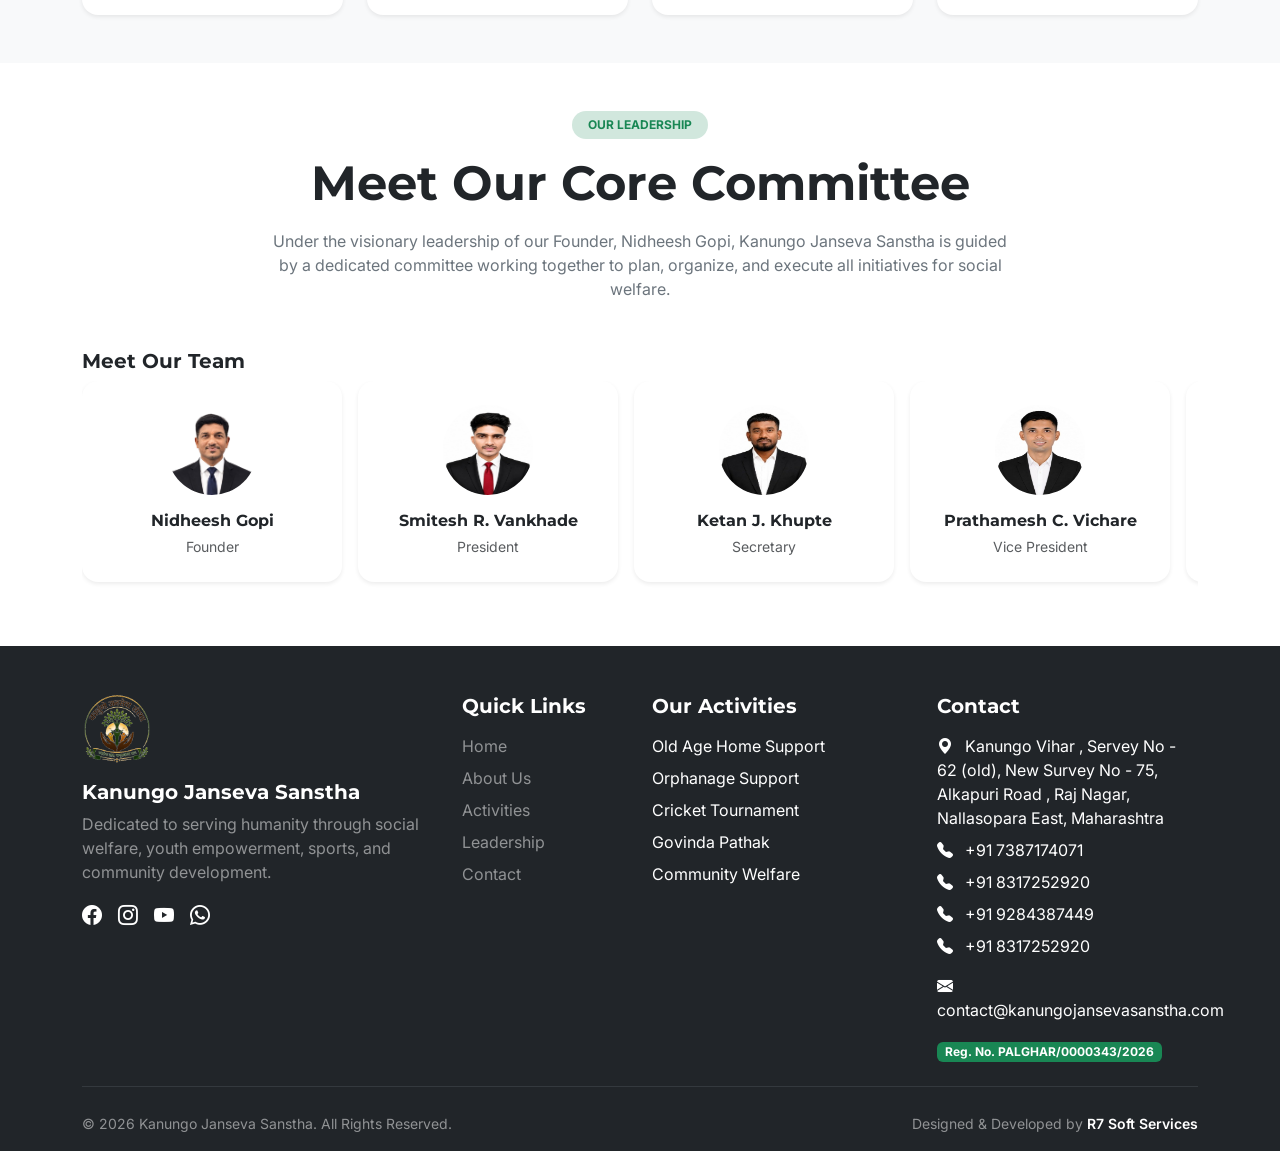
==== commit bf7344b0: "Merge branch 'main' of https://github.com/ravindra-dot/kanungo" ====
--- a/index.html
+++ b/index.html
@@ -753,6 +753,62 @@
         </div>
 
     </section>
+    <!-- Gallery Section -->
+    <section class="py-5 bg-light">
+
+        <div class="container">
+            <div class="text-center mb-5">
+                <h2 class="fw-bold">Our Gallery</h2>
+                <p class="text-muted mb-0">
+                    A glimpse of our latest moments and activities
+                </p>
+            </div>
+
+            <!-- Image Grid -->
+            <div class="row g-3 mb-4">
+
+                <!-- Image 1 -->
+                <div class="col-6 col-md-4 col-lg-2">
+                    <img src="assets/images/15 Aug/DASDAD.jpeg" class="img-fluid rounded shadow-sm" style="height:140px; object-fit:cover;">
+                </div>
+
+                <!-- Image 2 -->
+                <div class="col-6 col-md-4 col-lg-2">
+                    <img src="assets/images/15 Aug/WhatsApp Image 2026-07-01 at 13.40.47.jpeg" class="img-fluid rounded shadow-sm" style="height:140px; object-fit:cover;">
+                </div>
+
+                <!-- Image 3 -->
+                <div class="col-6 col-md-4 col-lg-2">
+                    <img src="assets/images/DAHI HANDI/WhatsApp Image 2026-07-01 at 13.40.51 (1).jpeg" class="img-fluid rounded shadow-sm" style="height:140px; object-fit:cover;">
+                </div>
+
+                <!-- Image 4 -->
+                <div class="col-6 col-md-4 col-lg-2">
+                    <img src="assets/images/DAHI HANDI/WhatsApp Image 2026-07-01 at 13.41.25.jpeg" class="img-fluid rounded shadow-sm" style="height:140px; object-fit:cover;">
+                </div>
+
+                <!-- Image 5 -->
+                <div class="col-6 col-md-4 col-lg-2">
+                    <img src="assets/images/Dusshera/kkk.jpeg" class="img-fluid rounded shadow-sm" style="height:140px; object-fit:cover;">
+                </div>
+
+                <!-- Image 6 -->
+                <div class="col-6 col-md-4 col-lg-2">
+                    <img src="assets/images/Dusshera/WhatsApp Image 2026-07-01 at 13.40.51ddd.jpeg" class="img-fluid rounded shadow-sm" style="height:140px; object-fit:cover;">
+                </div>
+
+            </div>
+
+            <!-- Button -->
+            <div class="text-center">
+                <a href="gallery.html" class="btn btn-success px-4">
+                    View Full Gallery
+                </a>
+            </div>
+
+        </div>
+
+    </section>
     <!-- Downloads -->
     <section class="py-5 bg-light " id="downloads">
 
@@ -1212,4 +1268,4 @@
     <script src="assets/js/bootstrap.bundle.min.js"></script>
 </body>
 
-</html>+</html>
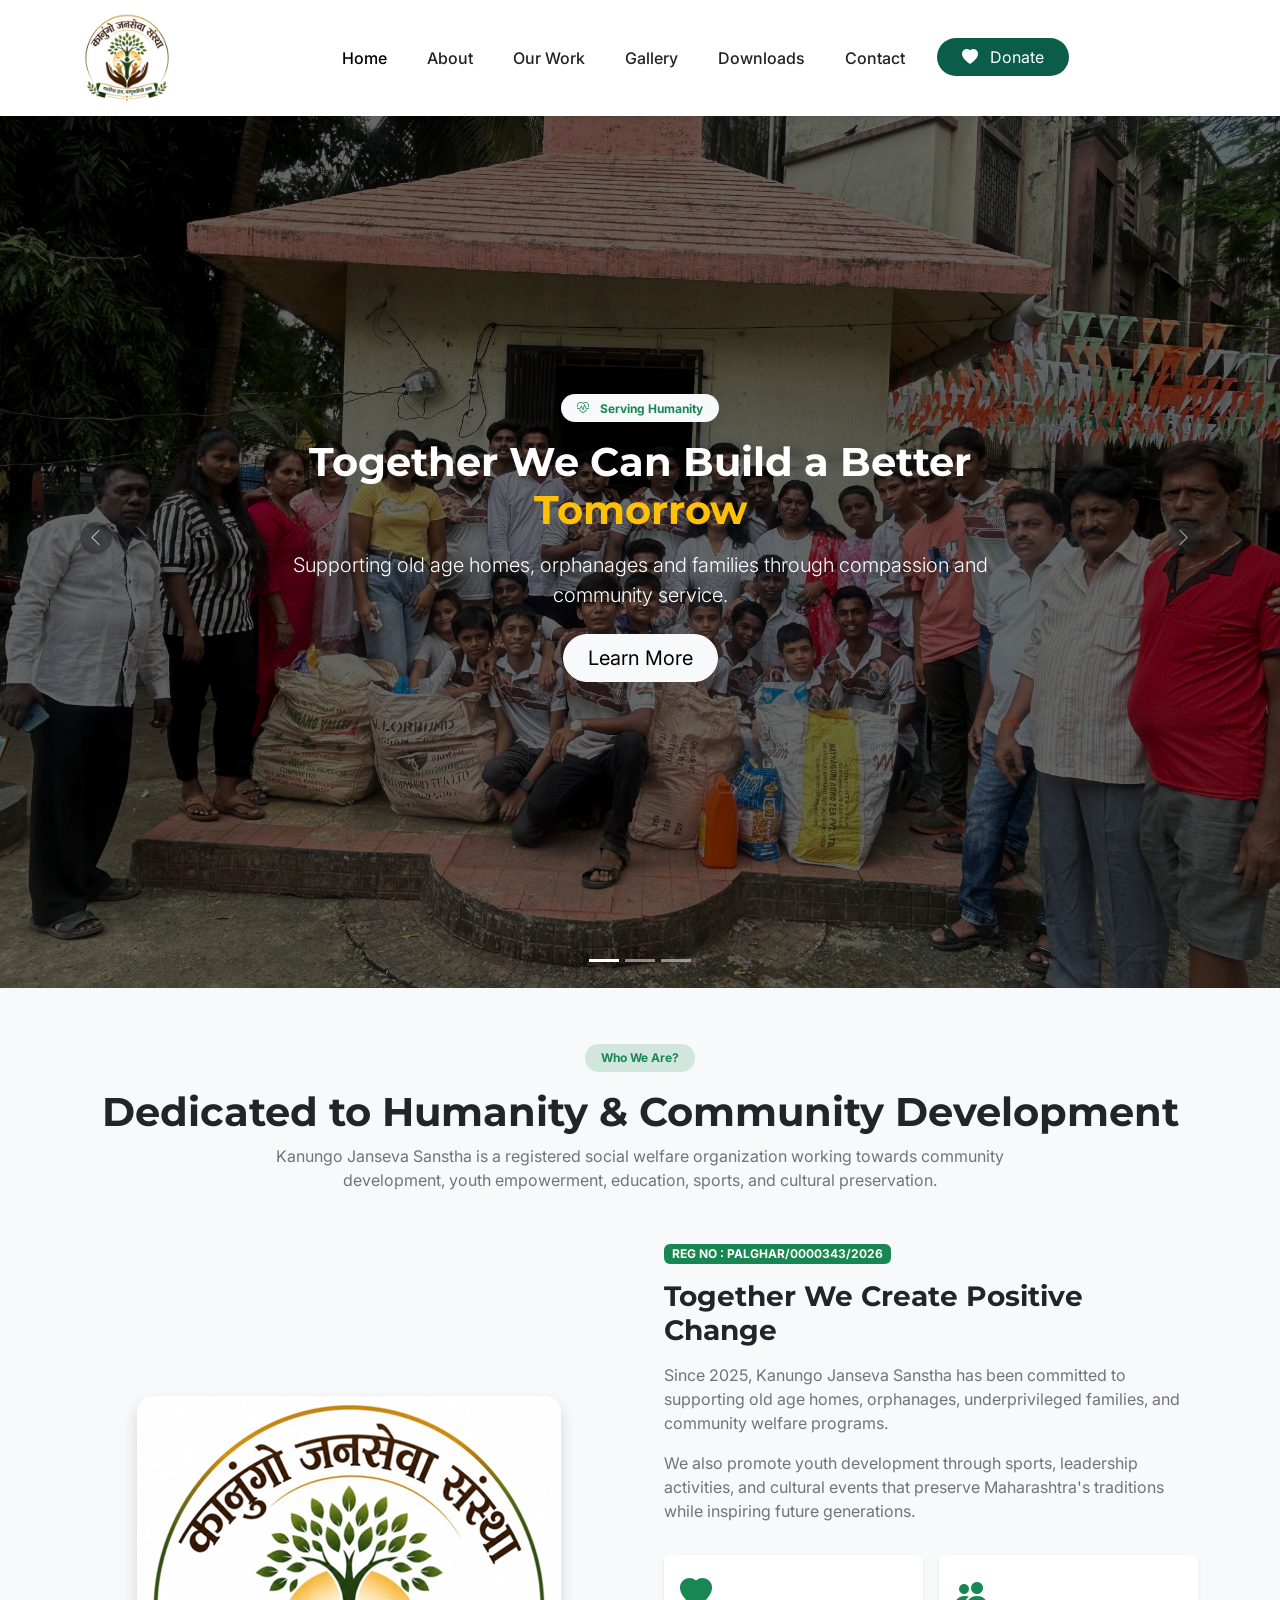
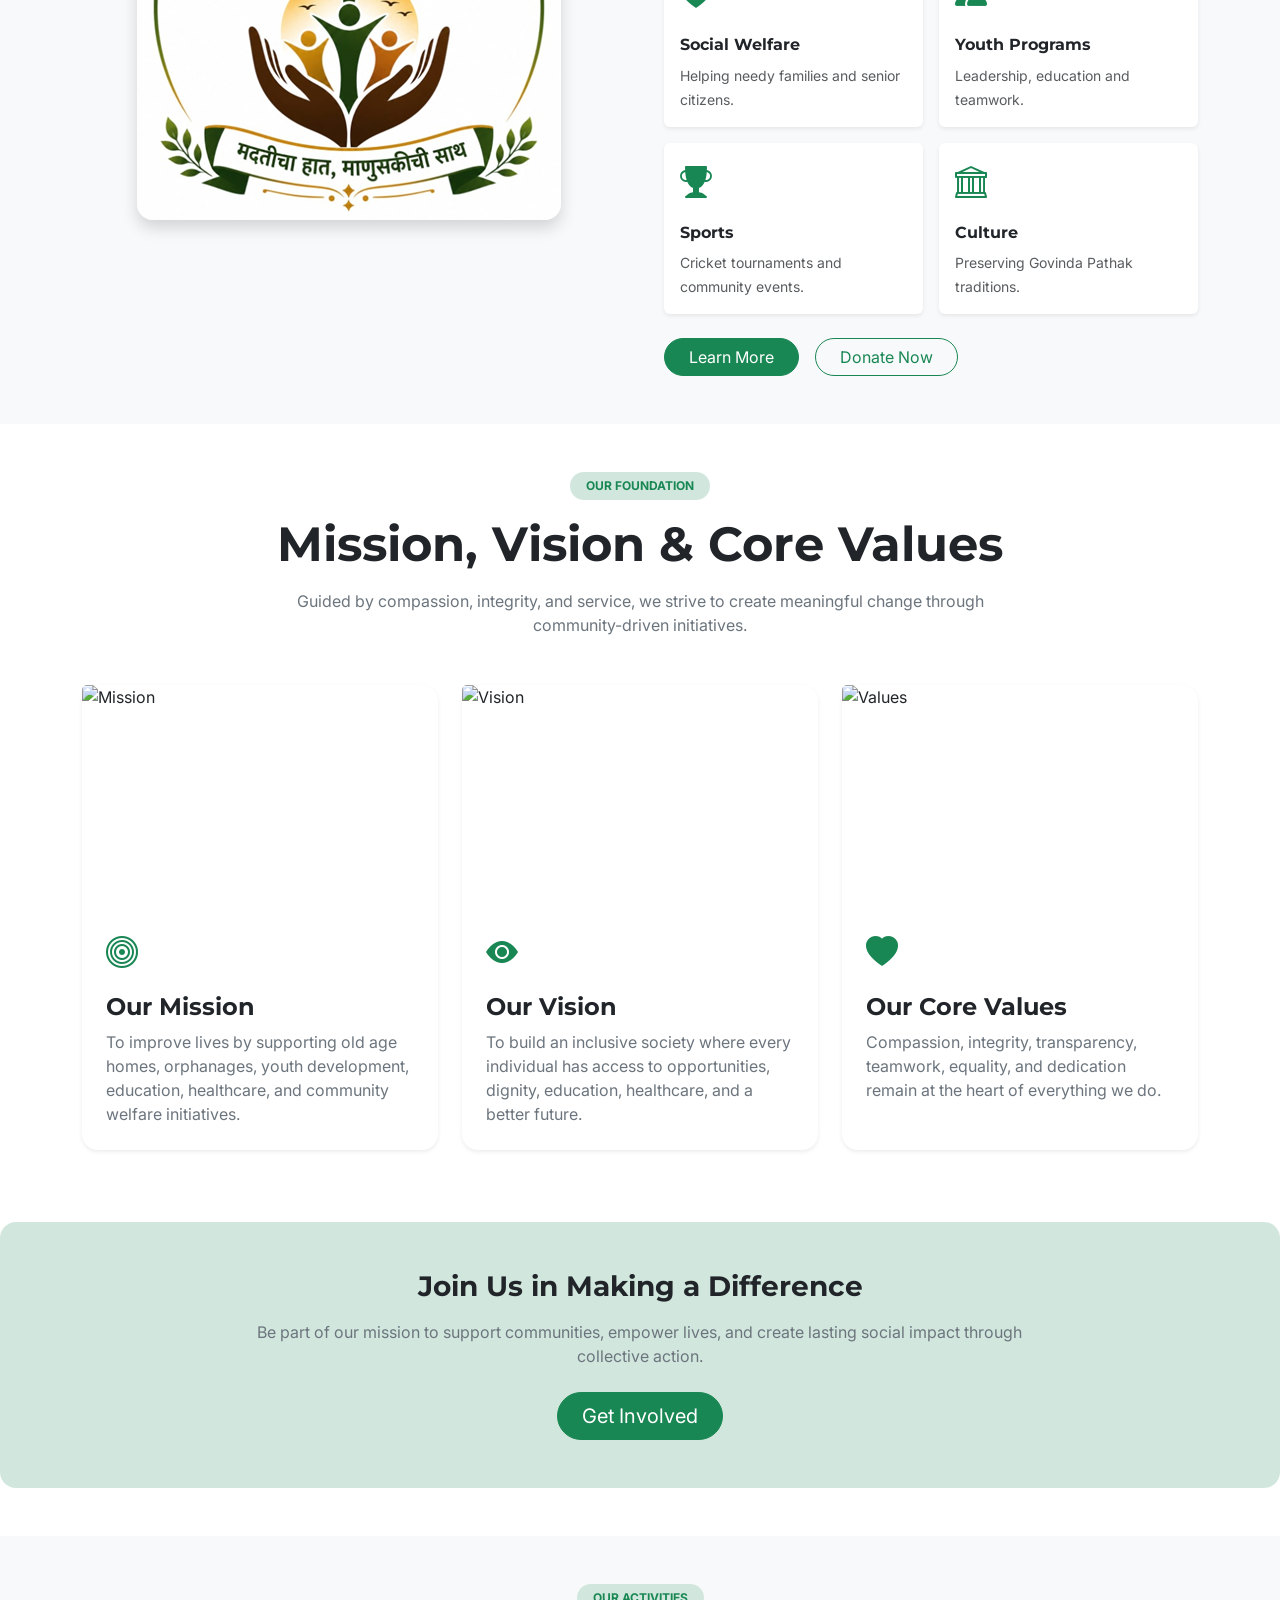
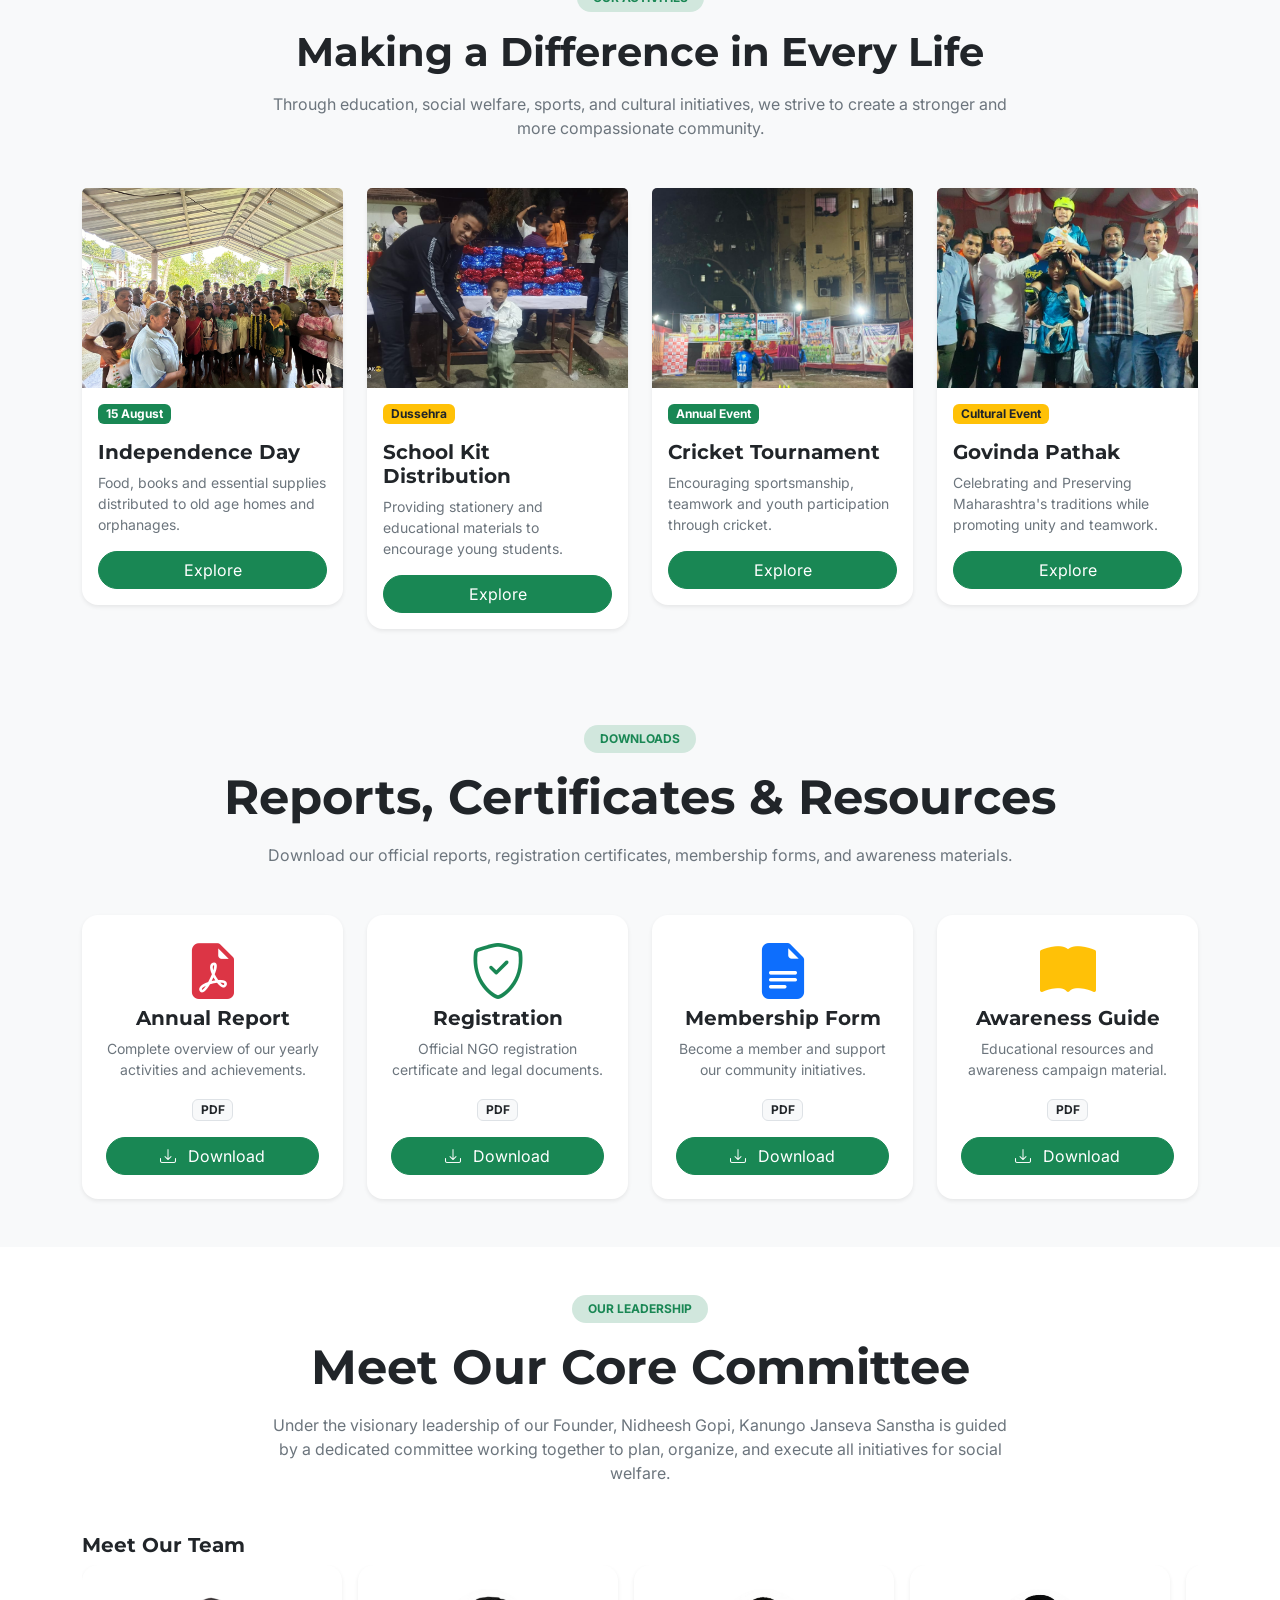
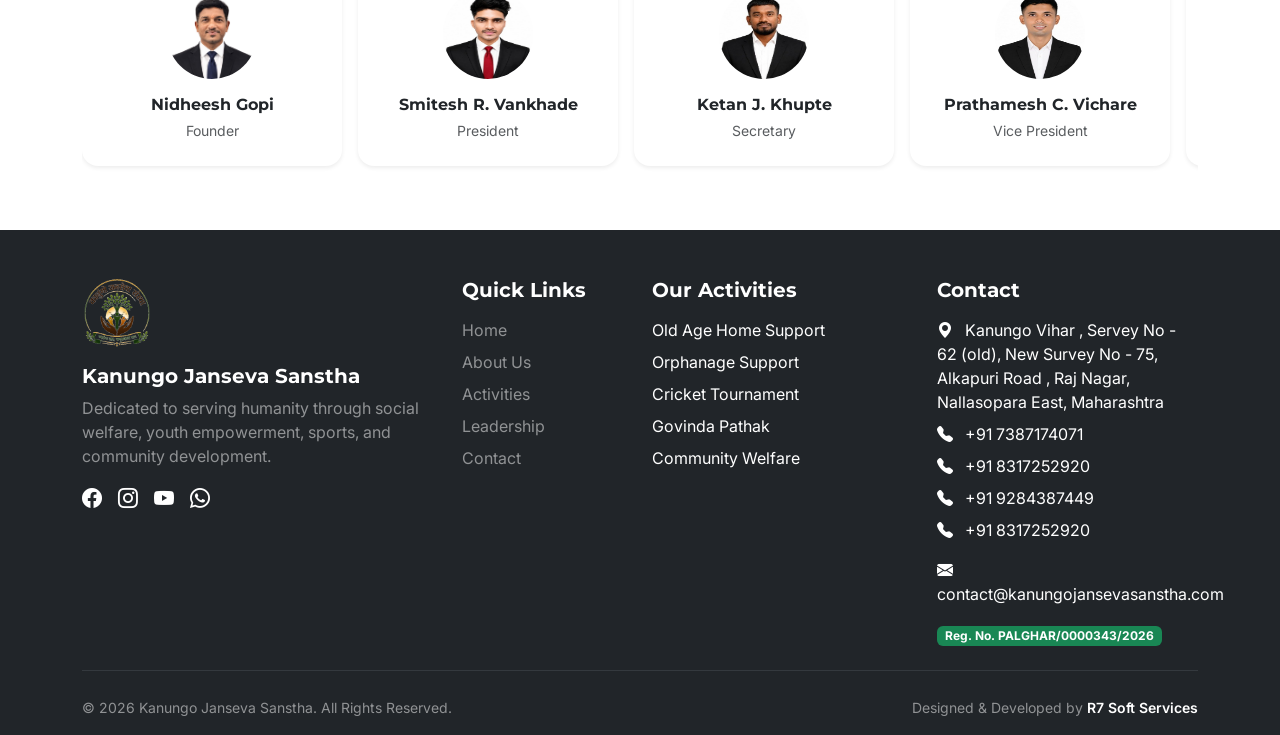
==== commit acaf6b1a: "." ====
--- a/index.html
+++ b/index.html
@@ -753,62 +753,6 @@
         </div>
 
     </section>
-    <!-- Gallery Section -->
-    <section class="py-5 bg-light">
-
-        <div class="container">
-            <div class="text-center mb-5">
-                <h2 class="fw-bold">Our Gallery</h2>
-                <p class="text-muted mb-0">
-                    A glimpse of our latest moments and activities
-                </p>
-            </div>
-
-            <!-- Image Grid -->
-            <div class="row g-3 mb-4">
-
-                <!-- Image 1 -->
-                <div class="col-6 col-md-4 col-lg-2">
-                    <img src="assets/images/15 Aug/DASDAD.jpeg" class="img-fluid rounded shadow-sm" style="height:140px; object-fit:cover;">
-                </div>
-
-                <!-- Image 2 -->
-                <div class="col-6 col-md-4 col-lg-2">
-                    <img src="assets/images/15 Aug/WhatsApp Image 2026-07-01 at 13.40.47.jpeg" class="img-fluid rounded shadow-sm" style="height:140px; object-fit:cover;">
-                </div>
-
-                <!-- Image 3 -->
-                <div class="col-6 col-md-4 col-lg-2">
-                    <img src="assets/images/DAHI HANDI/WhatsApp Image 2026-07-01 at 13.40.51 (1).jpeg" class="img-fluid rounded shadow-sm" style="height:140px; object-fit:cover;">
-                </div>
-
-                <!-- Image 4 -->
-                <div class="col-6 col-md-4 col-lg-2">
-                    <img src="assets/images/DAHI HANDI/WhatsApp Image 2026-07-01 at 13.41.25.jpeg" class="img-fluid rounded shadow-sm" style="height:140px; object-fit:cover;">
-                </div>
-
-                <!-- Image 5 -->
-                <div class="col-6 col-md-4 col-lg-2">
-                    <img src="assets/images/Dusshera/kkk.jpeg" class="img-fluid rounded shadow-sm" style="height:140px; object-fit:cover;">
-                </div>
-
-                <!-- Image 6 -->
-                <div class="col-6 col-md-4 col-lg-2">
-                    <img src="assets/images/Dusshera/WhatsApp Image 2026-07-01 at 13.40.51ddd.jpeg" class="img-fluid rounded shadow-sm" style="height:140px; object-fit:cover;">
-                </div>
-
-            </div>
-
-            <!-- Button -->
-            <div class="text-center">
-                <a href="gallery.html" class="btn btn-success px-4">
-                    View Full Gallery
-                </a>
-            </div>
-
-        </div>
-
-    </section>
     <!-- Downloads -->
     <section class="py-5 bg-light " id="downloads">
 
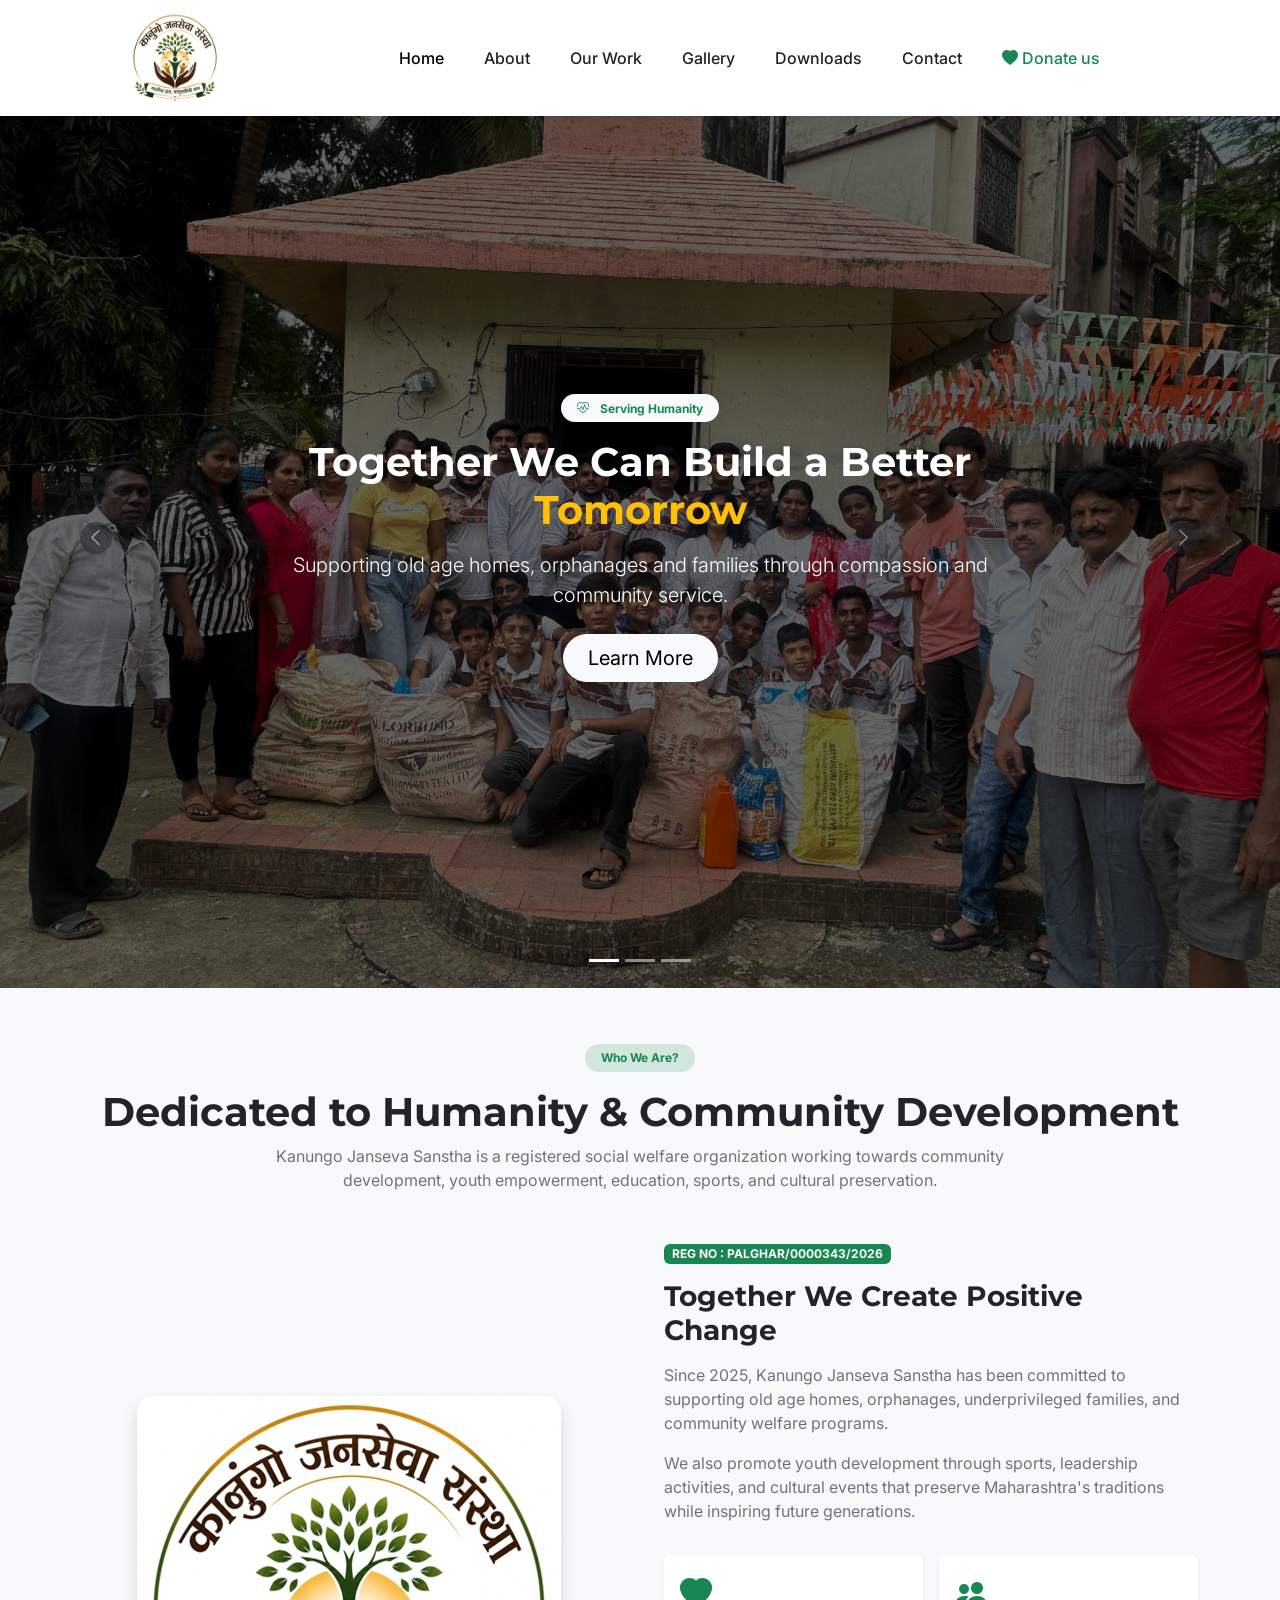
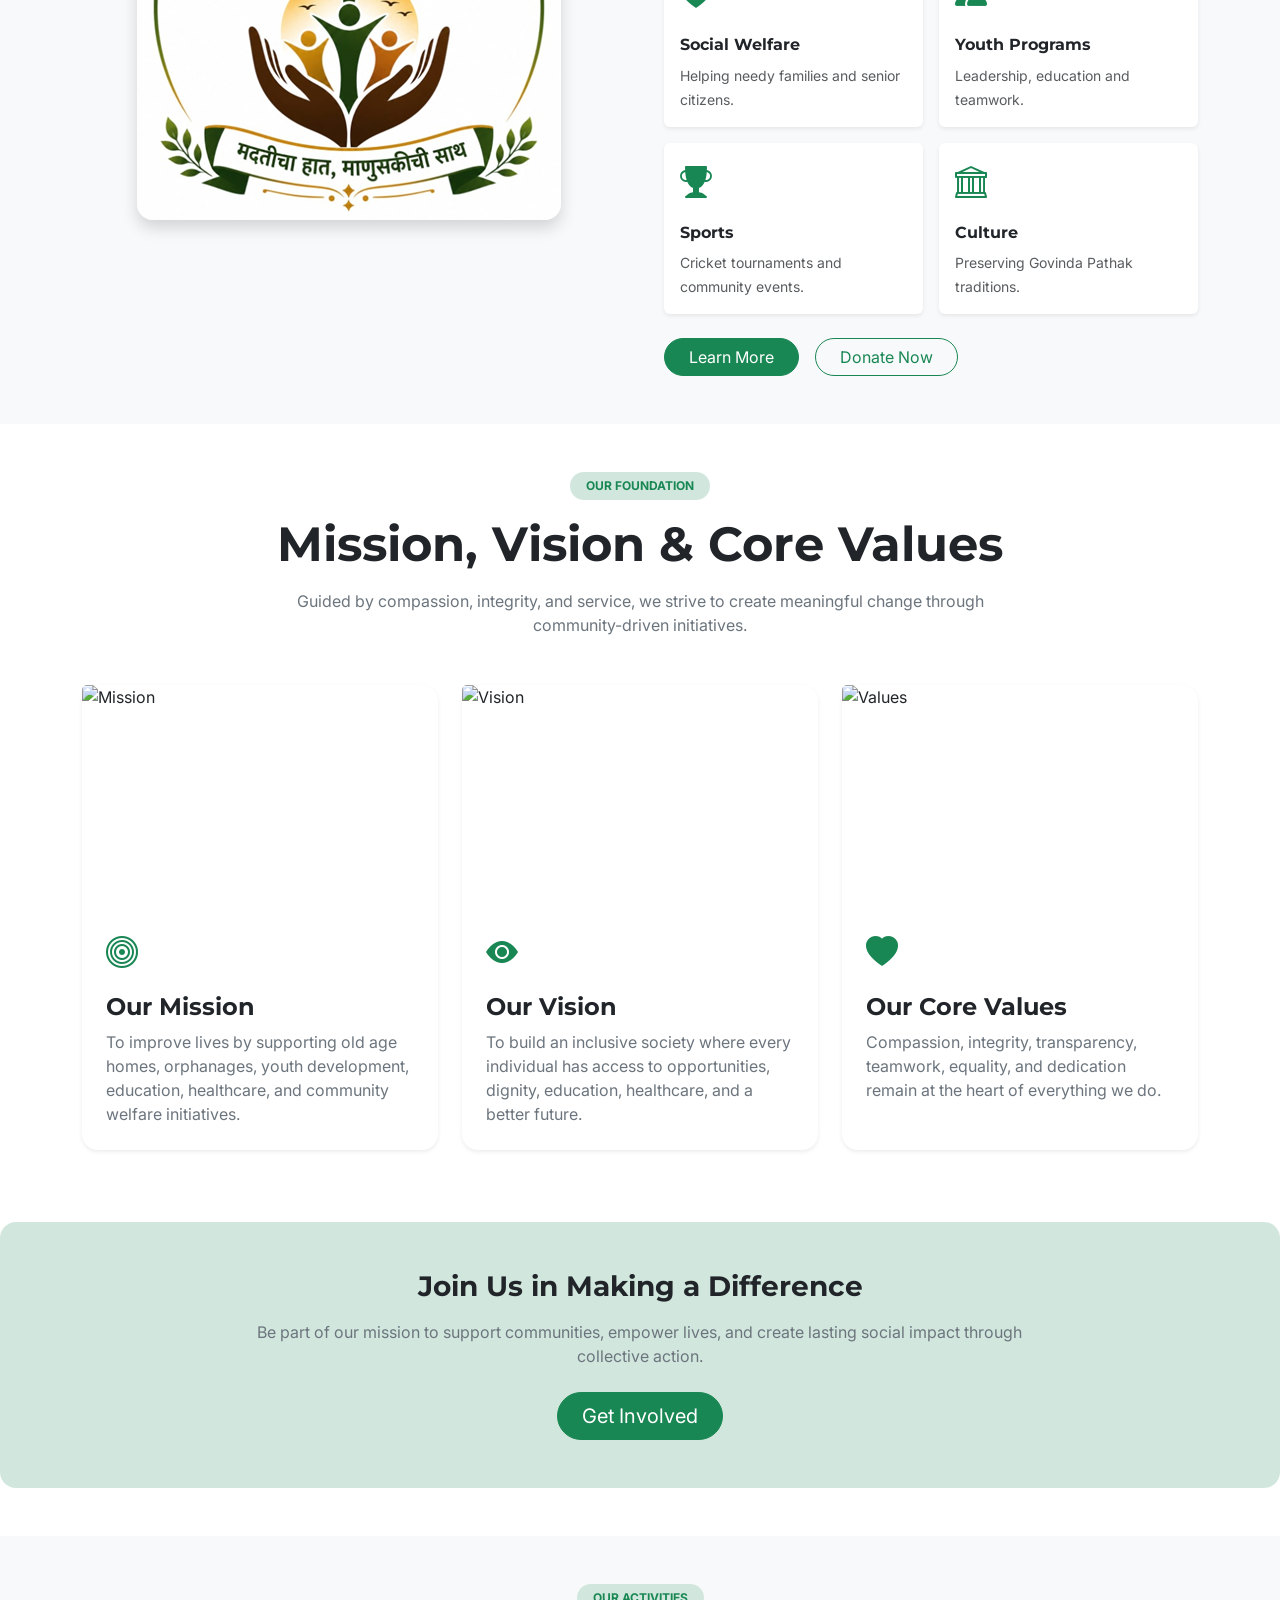
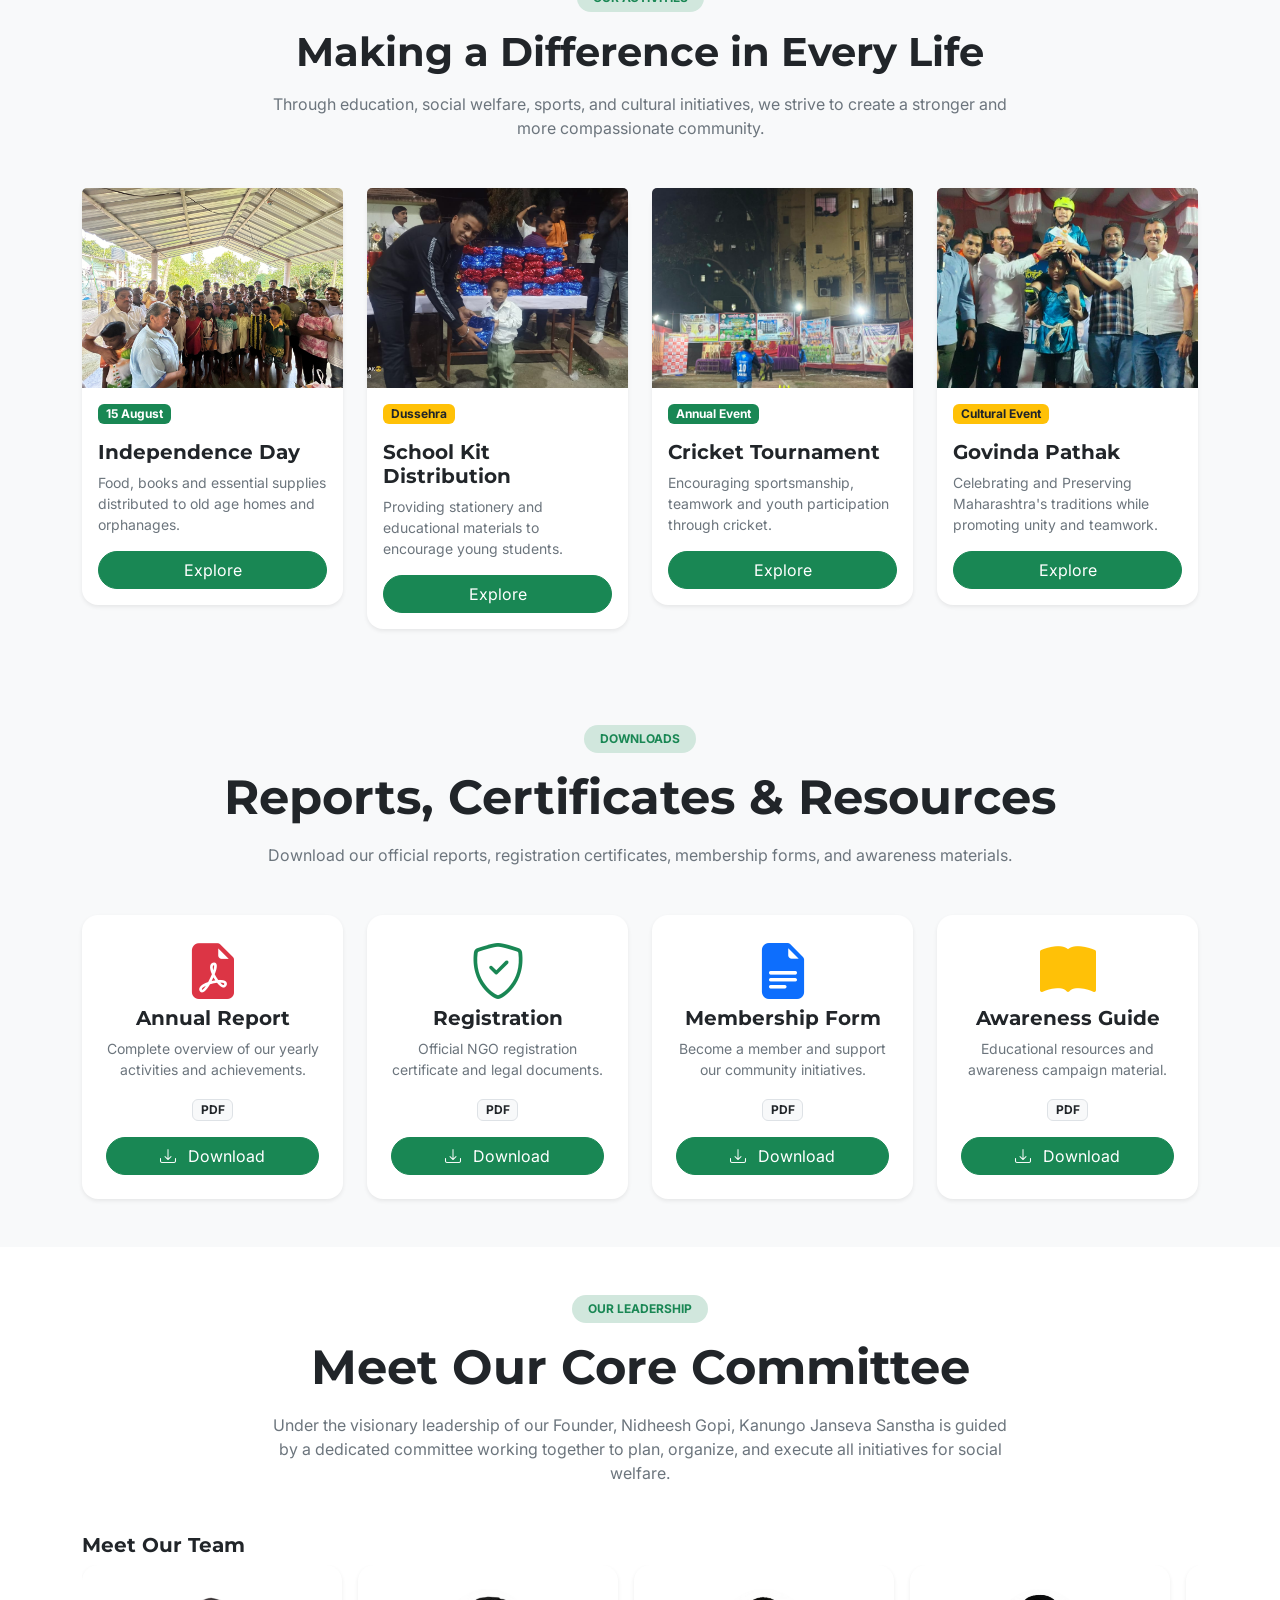
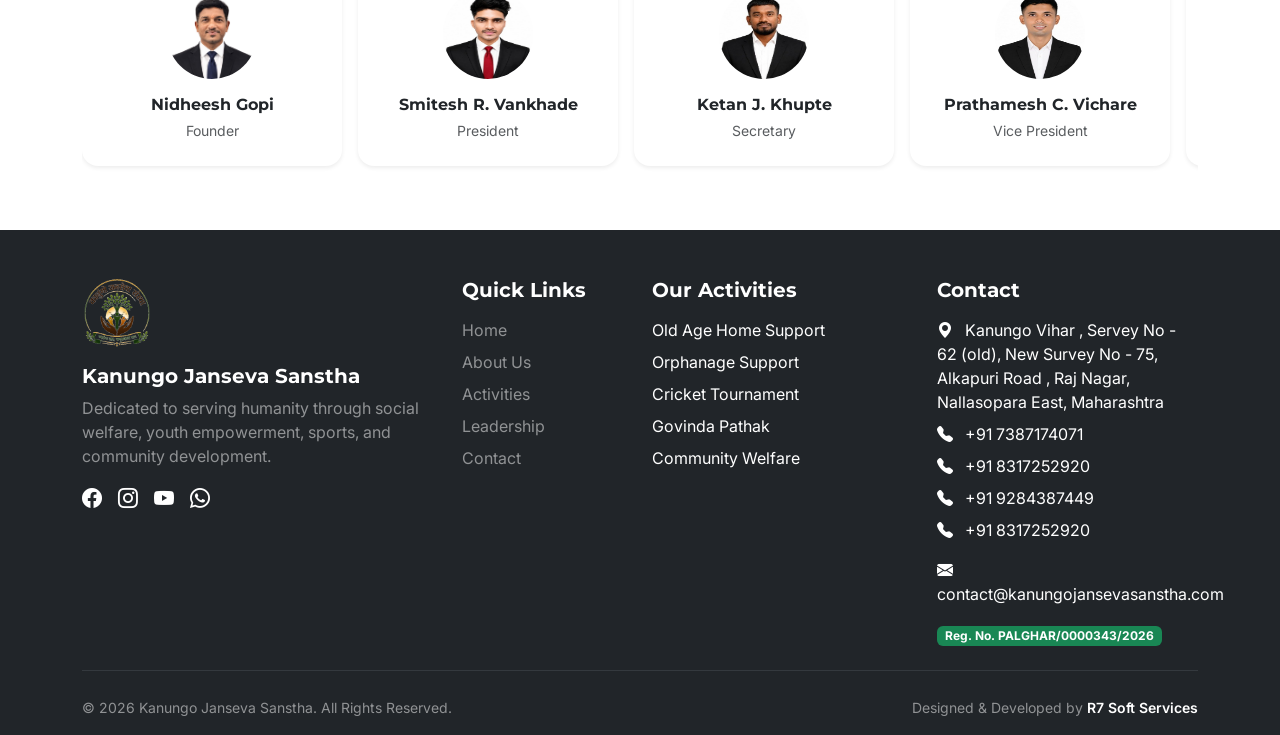
==== commit d3efbd78: "overflow fixed" ====
--- a/index.html
+++ b/index.html
@@ -1,5 +1,6 @@
 <!DOCTYPE html>
 <html lang="en">
+
 <head>
     <meta charset="UTF-8">
 
@@ -49,7 +50,9 @@
     <link rel="stylesheet" href="https://cdn.jsdelivr.net/npm/bootstrap-icons@1.13.1/font/bootstrap-icons.min.css">
 
     <!-- Google Fonts -->
-    <link href="https://fonts.googleapis.com/css2?family=Inter:wght@400;500;600&family=Montserrat:wght@700;800&display=swap" rel="stylesheet">
+    <link
+        href="https://fonts.googleapis.com/css2?family=Inter:wght@400;500;600&family=Montserrat:wght@700;800&display=swap"
+        rel="stylesheet">
 
     <link rel="stylesheet" href="assets/css/style.css">
 </head>
@@ -59,18 +62,16 @@
     <!-- Navbar -->
     <nav id="mainNavbar" class="navbar navbar-expand-lg bg-white shadow-sm py-2 fixed-top ">
         <div class="container">
-            <a class="navbar-brand d-flex align-items-center" href="#">
-                <img src="assets/images/logo.png" class="logo me-3" alt="Logo">
+            <a class="navbar-brand d-flex align-items-center ps-5" href="index.html">
+                <img src="assets/images/logo.png" class="logo me-3" alt="Kanungo">
             </a>
 
-            <button class="navbar-toggler border-0 shadow-none"
-                    type="button"
-                    data-bs-toggle="collapse"
-                    data-bs-target="#navbar">
+            <button class="navbar-toggler border-0 shadow-none" type="button" data-bs-toggle="collapse"
+                data-bs-target="#navbar">
                 <span class="navbar-toggler-icon"></span>
             </button>
             <div class="collapse navbar-collapse" id="navbar">
-                <ul class="navbar-nav mx-auto text-center mb-3 mb-lg-0 gap-lg-4">
+                <ul class="navbar-nav mx-auto ps-5 mb-3 mb-lg-0 gap-lg-4">
                     <li class="nav-item">
                         <a class="nav-link active fw-medium" href="index.html">Home</a>
                     </li>
@@ -90,9 +91,9 @@
                         <a class="nav-link fw-medium" href="contact-us.html">Contact</a>
                     </li>
                     <li class="nav-item">
-                        <a href="donation.html" class="btn text-white rounded-pill px-4" style="background:#0B5D4A;">
-                            <i class="bi bi-heart-fill me-2"></i>
-                            Donate
+                       <a class="nav-link fw-medium text-success" href="donation.html">
+                            <i class="bi bi-heart-fill text-success"></i>
+                            Donate us
                         </a>
                     </li>
                 </ul>
@@ -116,9 +117,7 @@
 
                 <!-- Slide 1 -->
                 <div class="carousel-item active .hero-slide">
-                    <div
-                        class="d-flex align-items-center text-center text-white"
-                        style="
+                    <div class="d-flex align-items-center text-center text-white" style="
                             min-height:100vh;
                             background:
                             linear-gradient(rgba(0,0,0,.60),rgba(0,0,0,.60)),
@@ -161,9 +160,7 @@
 
                 <!-- Slide 2 -->
                 <div class="carousel-item .hero-slide">
-                    <div
-                        class="d-flex align-items-center text-center text-white"
-                        style="
+                    <div class="d-flex align-items-center text-center text-white" style="
                             min-height:100vh;
                             background:
                             linear-gradient(rgba(0,0,0,.60),rgba(0,0,0,.60)),
@@ -206,9 +203,7 @@
 
                 <!-- Slide 3 -->
                 <div class="carousel-item .hero-slide">
-                    <div
-                        class="d-flex align-items-center text-center text-white"
-                        style="
+                    <div class="d-flex align-items-center text-center text-white" style="
                             min-height:100vh;
                             background:
                             linear-gradient(rgba(0,0,0,.60),rgba(0,0,0,.60)),
@@ -293,9 +288,7 @@
 
                 <div class="col-lg-6 d-flex justify-content-center align-items-center">
 
-                    <img src="assets/images/logo-unclear.png"
-                        class="img-fluid rounded-4 shadow"
-                        alt="About">
+                    <img src="assets/images/logo-unclear.png" class="img-fluid rounded-4 shadow" alt="About">
 
                 </div>
 
@@ -328,99 +321,99 @@
                     </p>
 
                     <!-- Features -->
-                <div class="container-fluid px-0">
-                    <div class="row g-3 mt-2">
-
-                        <div class="col-6">
-
-                            <div class="card border-0 shadow-sm h-100">
-
-                                <div class="card-body">
-
-                                    <i class="bi bi-heart-fill text-success fs-2"></i>
-
-                                    <h6 class="fw-bold mt-3">
-                                        Social Welfare
-                                    </h6>
-
-                                    <small class="text-muted">
-                                        Helping needy families and senior citizens.
-                                    </small>
+                    <div class="container-fluid px-0">
+                        <div class="row g-3 mt-2">
+
+                            <div class="col-6">
+
+                                <div class="card border-0 shadow-sm h-100">
+
+                                    <div class="card-body">
+
+                                        <i class="bi bi-heart-fill text-success fs-2"></i>
+
+                                        <h6 class="fw-bold mt-3">
+                                            Social Welfare
+                                        </h6>
+
+                                        <small class="text-muted">
+                                            Helping needy families and senior citizens.
+                                        </small>
+
+                                    </div>
 
                                 </div>
 
                             </div>
 
-                        </div>
-
-                        <div class="col-6">
-
-                            <div class="card border-0 shadow-sm h-100">
-
-                                <div class="card-body">
-
-                                    <i class="bi bi-people-fill text-success fs-2"></i>
-
-                                    <h6 class="fw-bold mt-3">
-                                        Youth Programs
-                                    </h6>
-
-                                    <small class="text-muted">
-                                        Leadership, education and teamwork.
-                                    </small>
+                            <div class="col-6">
+
+                                <div class="card border-0 shadow-sm h-100">
+
+                                    <div class="card-body">
+
+                                        <i class="bi bi-people-fill text-success fs-2"></i>
+
+                                        <h6 class="fw-bold mt-3">
+                                            Youth Programs
+                                        </h6>
+
+                                        <small class="text-muted">
+                                            Leadership, education and teamwork.
+                                        </small>
+
+                                    </div>
 
                                 </div>
 
                             </div>
 
-                        </div>
-
-                        <div class="col-6">
-
-                            <div class="card border-0 shadow-sm h-100">
-
-                                <div class="card-body">
-
-                                    <i class="bi bi-trophy-fill text-success fs-2"></i>
-
-                                    <h6 class="fw-bold mt-3">
-                                        Sports
-                                    </h6>
-
-                                    <small class="text-muted">
-                                        Cricket tournaments and community events.
-                                    </small>
+                            <div class="col-6">
+
+                                <div class="card border-0 shadow-sm h-100">
+
+                                    <div class="card-body">
+
+                                        <i class="bi bi-trophy-fill text-success fs-2"></i>
+
+                                        <h6 class="fw-bold mt-3">
+                                            Sports
+                                        </h6>
+
+                                        <small class="text-muted">
+                                            Cricket tournaments and community events.
+                                        </small>
+
+                                    </div>
 
                                 </div>
 
                             </div>
 
-                        </div>
-
-                        <div class="col-6">
-
-                            <div class="card border-0 shadow-sm h-100">
-
-                                <div class="card-body">
-
-                                    <i class="bi bi-bank text-success fs-2"></i>
-
-                                    <h6 class="fw-bold mt-3">
-                                        Culture
-                                    </h6>
-
-                                    <small class="text-muted">
-                                        Preserving Govinda Pathak traditions.
-                                    </small>
+                            <div class="col-6">
+
+                                <div class="card border-0 shadow-sm h-100">
+
+                                    <div class="card-body">
+
+                                        <i class="bi bi-bank text-success fs-2"></i>
+
+                                        <h6 class="fw-bold mt-3">
+                                            Culture
+                                        </h6>
+
+                                        <small class="text-muted">
+                                            Preserving Govinda Pathak traditions.
+                                        </small>
+
+                                    </div>
 
                                 </div>
 
                             </div>
 
                         </div>
-
-                    </div>
-                </div>
+                    </div>
 
                     <!-- Buttons -->
 
@@ -474,9 +467,7 @@
                     <div class="card border-0 shadow-sm rounded-4 h-100 ">
 
                         <img src="https://images.unsplash.com/photo-1523240795612-9a054b0db644?auto=format&fit=crop&w=1200&q=80"
-                            class="card-img-top"
-                            style="height:220px; object-fit:cover;"
-                            alt="Mission">
+                            class="card-img-top" style="height:220px; object-fit:cover;" alt="Mission">
 
                         <div class="card-body p-4">
 
@@ -504,9 +495,7 @@
                     <div class="card border-0 shadow-sm rounded-4 h-100 ">
 
                         <img src="https://images.unsplash.com/photo-1488521787991-ed7bbaae773c?auto=format&fit=crop&w=800&q=80"
-                            class="card-img-top"
-                            style="height:220px; object-fit:cover;"
-                            alt="Vision">
+                            class="card-img-top" style="height:220px; object-fit:cover;" alt="Vision">
 
                         <div class="card-body p-4">
 
@@ -534,9 +523,7 @@
                     <div class="card border-0 shadow-sm rounded-4 h-100 ">
 
                         <img src="https://images.unsplash.com/photo-1522071820081-009f0129c71c?auto=format&fit=crop&w=1200&q=80"
-                            class="card-img-top"
-                            style="height:220px; object-fit:cover;"
-                            alt="Values">
+                            class="card-img-top" style="height:220px; object-fit:cover;" alt="Values">
 
                         <div class="card-body p-4">
 
@@ -571,7 +558,8 @@
                 </h3>
 
                 <p class="text-secondary mb-4 col-lg-8 mx-auto">
-                    Be part of our mission to support communities, empower lives, and create lasting social impact through collective action.
+                    Be part of our mission to support communities, empower lives, and create lasting social impact
+                    through collective action.
                 </p>
 
                 <a href="#contact" class="btn btn-success btn-lg px-4 rounded-pill">
@@ -615,10 +603,8 @@
 
                     <div class="card border-0 shadow-sm rounded-4">
 
-                        <img src="assets/images/15-august/15-august1.jpeg"
-                            class="card-img-top "
-                            style="height:200px; object-fit:cover;"
-                            alt="">
+                        <img src="assets/images/15-august/15-august1.jpeg" class="card-img-top "
+                            style="height:200px; object-fit:cover;" alt="">
 
                         <div class="card-body d-flex flex-column">
                             <span class="badge bg-success align-self-start mb-3">
@@ -649,10 +635,8 @@
 
                     <div class="card border-0 shadow-sm rounded-4">
 
-                        <img src="assets/images/Dusshera/Dusshera3.jpeg"
-                            class="card-img-top "
-                            style="height:200px; object-fit:cover;"
-                            alt="">
+                        <img src="assets/images/Dusshera/Dusshera3.jpeg" class="card-img-top "
+                            style="height:200px; object-fit:cover;" alt="">
 
                         <div class="card-body d-flex flex-column">
 
@@ -684,10 +668,8 @@
 
                     <div class="card border-0 shadow-sm rounded-4">
 
-                        <img src="assets/images/Cricket-Tournament/Cricket-Tournament5.jpeg"
-                            class="card-img-top "
-                            style="height:200px; object-fit:cover;"
-                            alt="">
+                        <img src="assets/images/Cricket-Tournament/Cricket-Tournament5.jpeg" class="card-img-top "
+                            style="height:200px; object-fit:cover;" alt="">
 
                         <div class="card-body d-flex flex-column">
 
@@ -719,10 +701,8 @@
 
                     <div class="card border-0 shadow-sm rounded-4">
 
-                        <img src="assets/images/DAHI-HANDI/Dahi-Handi4.jpeg"
-                           class="card-img-top "
-                            style="height:200px; object-fit:cover;"
-                            alt="">
+                        <img src="assets/images/DAHI-HANDI/Dahi-Handi4.jpeg" class="card-img-top "
+                            style="height:200px; object-fit:cover;" alt="">
 
                         <div class="card-body d-flex flex-column">
 
@@ -735,7 +715,7 @@
                             </h5>
 
                             <p class="text-secondary small flex-grow-1">
-                               Celebrating and Preserving Maharashtra's traditions while promoting unity and teamwork.
+                                Celebrating and Preserving Maharashtra's traditions while promoting unity and teamwork.
                             </p>
 
                             <a href="gallery.html#4" class="btn btn-success rounded-pill">
@@ -965,8 +945,8 @@
                 <div class="flex-shrink-0" style="width: 260px;">
                     <div class="card border-0 shadow-sm rounded-4 h-100 text-center">
                         <div class="card-body p-4">
-                            <img src="assets/images/Team/Nidheesh-Gopi.png"
-                                class="rounded-circle mb-3" width="90" height="90" alt="">
+                            <img src="assets/images/Team/Nidheesh-Gopi.png" class="rounded-circle mb-3" width="90"
+                                height="90" alt="">
 
                             <h6 class="fw-bold mb-1">Nidheesh Gopi</h6>
                             <small class="text-muted">Founder</small>
@@ -978,8 +958,8 @@
                 <div class="flex-shrink-0" style="width: 260px;">
                     <div class="card border-0 shadow-sm rounded-4 h-100 text-center">
                         <div class="card-body p-4">
-                            <img src="assets/images/Team/Smitesh-R-Vankhade.jpg"
-                                class="rounded-circle mb-3" width="90" height="90" alt="">
+                            <img src="assets/images/Team/Smitesh-R-Vankhade.jpg" class="rounded-circle mb-3" width="90"
+                                height="90" alt="">
 
                             <h6 class="fw-bold mb-1">Smitesh R. Vankhade</h6>
                             <small class="text-muted">President</small>
@@ -991,8 +971,8 @@
                 <div class="flex-shrink-0" style="width: 260px;">
                     <div class="card border-0 shadow-sm rounded-4 h-100 text-center">
                         <div class="card-body p-4">
-                            <img src="assets/images/Team/Ketan-J-Khupte.jpg"
-                                class="rounded-circle mb-3" width="90" height="90" alt="">
+                            <img src="assets/images/Team/Ketan-J-Khupte.jpg" class="rounded-circle mb-3" width="90"
+                                height="90" alt="">
 
                             <h6 class="fw-bold mb-1">Ketan J. Khupte</h6>
                             <small class="text-muted">Secretary</small>
@@ -1004,8 +984,8 @@
                 <div class="flex-shrink-0" style="width: 260px;">
                     <div class="card border-0 shadow-sm rounded-4 h-100 text-center">
                         <div class="card-body p-4">
-                            <img src="assets/images/Team/Prathamesh-C-Vichare.jpg"
-                                class="rounded-circle mb-3" width="90" height="90" alt="">
+                            <img src="assets/images/Team/Prathamesh-C-Vichare.jpg" class="rounded-circle mb-3"
+                                width="90" height="90" alt="">
 
                             <h6 class="fw-bold mb-1">Prathamesh C. Vichare</h6>
                             <small class="text-muted">Vice President</small>
@@ -1017,8 +997,8 @@
                 <div class="flex-shrink-0" style="width: 260px;">
                     <div class="card border-0 shadow-sm rounded-4 h-100 text-center">
                         <div class="card-body p-4">
-                            <img src="assets/images/Team/Yash-D-Bhosale.png"
-                                class="rounded-circle mb-3" width="90" height="90" alt="">
+                            <img src="assets/images/Team/Yash-D-Bhosale.png" class="rounded-circle mb-3" width="90"
+                                height="90" alt="">
 
                             <h6 class="fw-bold mb-1">Yash D. Bhosale</h6>
                             <small class="text-muted">Joint Secretary</small>
@@ -1030,8 +1010,8 @@
                 <div class="flex-shrink-0" style="width: 260px;">
                     <div class="card border-0 shadow-sm rounded-4 h-100 text-center">
                         <div class="card-body p-4">
-                            <img src="assets/images/Team/Yukta-S-Kadam.jpg"
-                                class="rounded-circle mb-3" width="90" height="90" alt="">
+                            <img src="assets/images/Team/Yukta-S-Kadam.jpg" class="rounded-circle mb-3" width="90"
+                                height="90" alt="">
 
                             <h6 class="fw-bold mb-1">Yukta S. Kadam</h6>
                             <small class="text-muted">Joint Treasurer</small>
@@ -1043,8 +1023,8 @@
                 <div class="flex-shrink-0" style="width: 260px;">
                     <div class="card border-0 shadow-sm rounded-4 h-100 text-center">
                         <div class="card-body p-4">
-                            <img src="assets/images/Team/Tanvi-C-Vichare.jpg"
-                                class="rounded-circle mb-3" width="90" height="90" alt="">
+                            <img src="assets/images/Team/Tanvi-C-Vichare.jpg" class="rounded-circle mb-3" width="90"
+                                height="90" alt="">
 
                             <h6 class="fw-bold mb-1">Tanvi C. Vichare</h6>
                             <small class="text-muted">Committee Member</small>
@@ -1056,8 +1036,8 @@
                 <div class="flex-shrink-0" style="width: 260px;">
                     <div class="card border-0 shadow-sm rounded-4 h-100 text-center">
                         <div class="card-body p-4">
-                            <img src="assets/images/Team/Akshata-S-Kadam.jpg"
-                                class="rounded-circle mb-3" width="90" height="90" alt="">
+                            <img src="assets/images/Team/Akshata-S-Kadam.jpg" class="rounded-circle mb-3" width="90"
+                                height="90" alt="">
 
                             <h6 class="fw-bold mb-1">Akshata S. Kadam</h6>
                             <small class="text-muted">Committee Member</small>
@@ -1069,8 +1049,8 @@
                 <div class="flex-shrink-0" style="width: 260px;">
                     <div class="card border-0 shadow-sm rounded-4 h-100 text-center">
                         <div class="card-body p-4">
-                            <img src="assets/images/Team/Mitesh-A-Kadam.jpg"
-                                class="rounded-circle mb-3" width="90" height="90" alt="">
+                            <img src="assets/images/Team/Mitesh-A-Kadam.jpg" class="rounded-circle mb-3" width="90"
+                                height="90" alt="">
 
                             <h6 class="fw-bold mb-1">Mitesh A. Kadam</h6>
                             <small class="text-muted">Committee Member</small>
@@ -1079,9 +1059,9 @@
                 </div>
 
             </div>
-                <span class="badge d-md-none bg-light text-muted border">
-                    Swipe →
-                </span>
+            <span class="badge d-md-none bg-light text-muted border">
+                Swipe →
+            </span>
         </div>
 
     </section>
@@ -1092,10 +1072,7 @@
             <div class="row gy-4">
                 <!-- About -->
                 <div class="col-lg-4">
-                    <img src="assets/images/logo.png"
-                        alt="Logo"
-                        height="70"
-                        class="mb-3">
+                    <img src="assets/images/logo.png" alt="Logo" height="70" class="mb-3">
                     <h5 class="fw-bold">
                         Kanungo Janseva Sanstha
                     </h5>
@@ -1125,9 +1102,12 @@
                     </h5>
                     <ul class="list-unstyled">
                         <li class="mb-2"><a href="index.html" class="text-white-50 text-decoration-none">Home</a></li>
-                        <li class="mb-2"><a href="about-us.html" class="text-white-50 text-decoration-none">About Us</a></li>
-                        <li class="mb-2"><a href="index.html#activities" class="text-white-50 text-decoration-none">Activities</a></li>
-                        <li class="mb-2"><a href="index.html#leadership" class="text-white-50 text-decoration-none">Leadership</a></li>
+                        <li class="mb-2"><a href="about-us.html" class="text-white-50 text-decoration-none">About Us</a>
+                        </li>
+                        <li class="mb-2"><a href="index.html#activities"
+                                class="text-white-50 text-decoration-none">Activities</a></li>
+                        <li class="mb-2"><a href="index.html#leadership"
+                                class="text-white-50 text-decoration-none">Leadership</a></li>
                         <li><a href="contact-us.html" class="text-white-50 text-decoration-none">Contact</a></li>
                     </ul>
                 </div>
@@ -1151,18 +1131,25 @@
                     </h5>
                     <p class="mb-2">
                         <i class="bi bi-geo-alt-fill me-2"></i>
-                        Kanungo Vihar , Servey No - 62 (old), New Survey No - 75, Alkapuri Road , Raj  Nagar, Nallasopara East, Maharashtra
+                        Kanungo Vihar , Servey No - 62 (old), New Survey No - 75, Alkapuri Road , Raj Nagar, Nallasopara
+                        East, Maharashtra
                     </p>
 
                     <p class="mb-2">
                         <i class="bi bi-telephone-fill me-2"></i>
-                        +91 7387174071<p class="mb-2">
+                        +91 7387174071
+                    <p class="mb-2">
                         <i class="bi bi-telephone-fill me-2"></i>
-                        +91 8317252920</p><p class="mb-2">
+                        +91 8317252920
+                    </p>
+                    <p class="mb-2">
                         <i class="bi bi-telephone-fill me-2"></i>
-                        +91 9284387449</p><p class="mb-2">
+                        +91 9284387449
+                    </p>
+                    <p class="mb-2">
                         <i class="bi bi-telephone-fill me-2"></i>
-                        +91 8317252920</p>
+                        +91 8317252920
+                    </p>
                     </p>
 
                     <p class="mb-3">
@@ -1195,7 +1182,8 @@
                     <small class="text-white-50">
                         Designed & Developed by
                         <span class="fw-semibold">
-                            <a href="https://r7softservices.com/" target="_blank" class="text-decoration-none text-white">
+                            <a href="https://r7softservices.com/" target="_blank"
+                                class="text-decoration-none text-white">
                                 R7 Soft Services
                             </a>
                         </span>
@@ -1210,6 +1198,7 @@
     </footer>
 
     <script src="assets/js/bootstrap.bundle.min.js"></script>
+    <script src="assets/js/main.js"></script>
 </body>
 
-</html>
+</html>
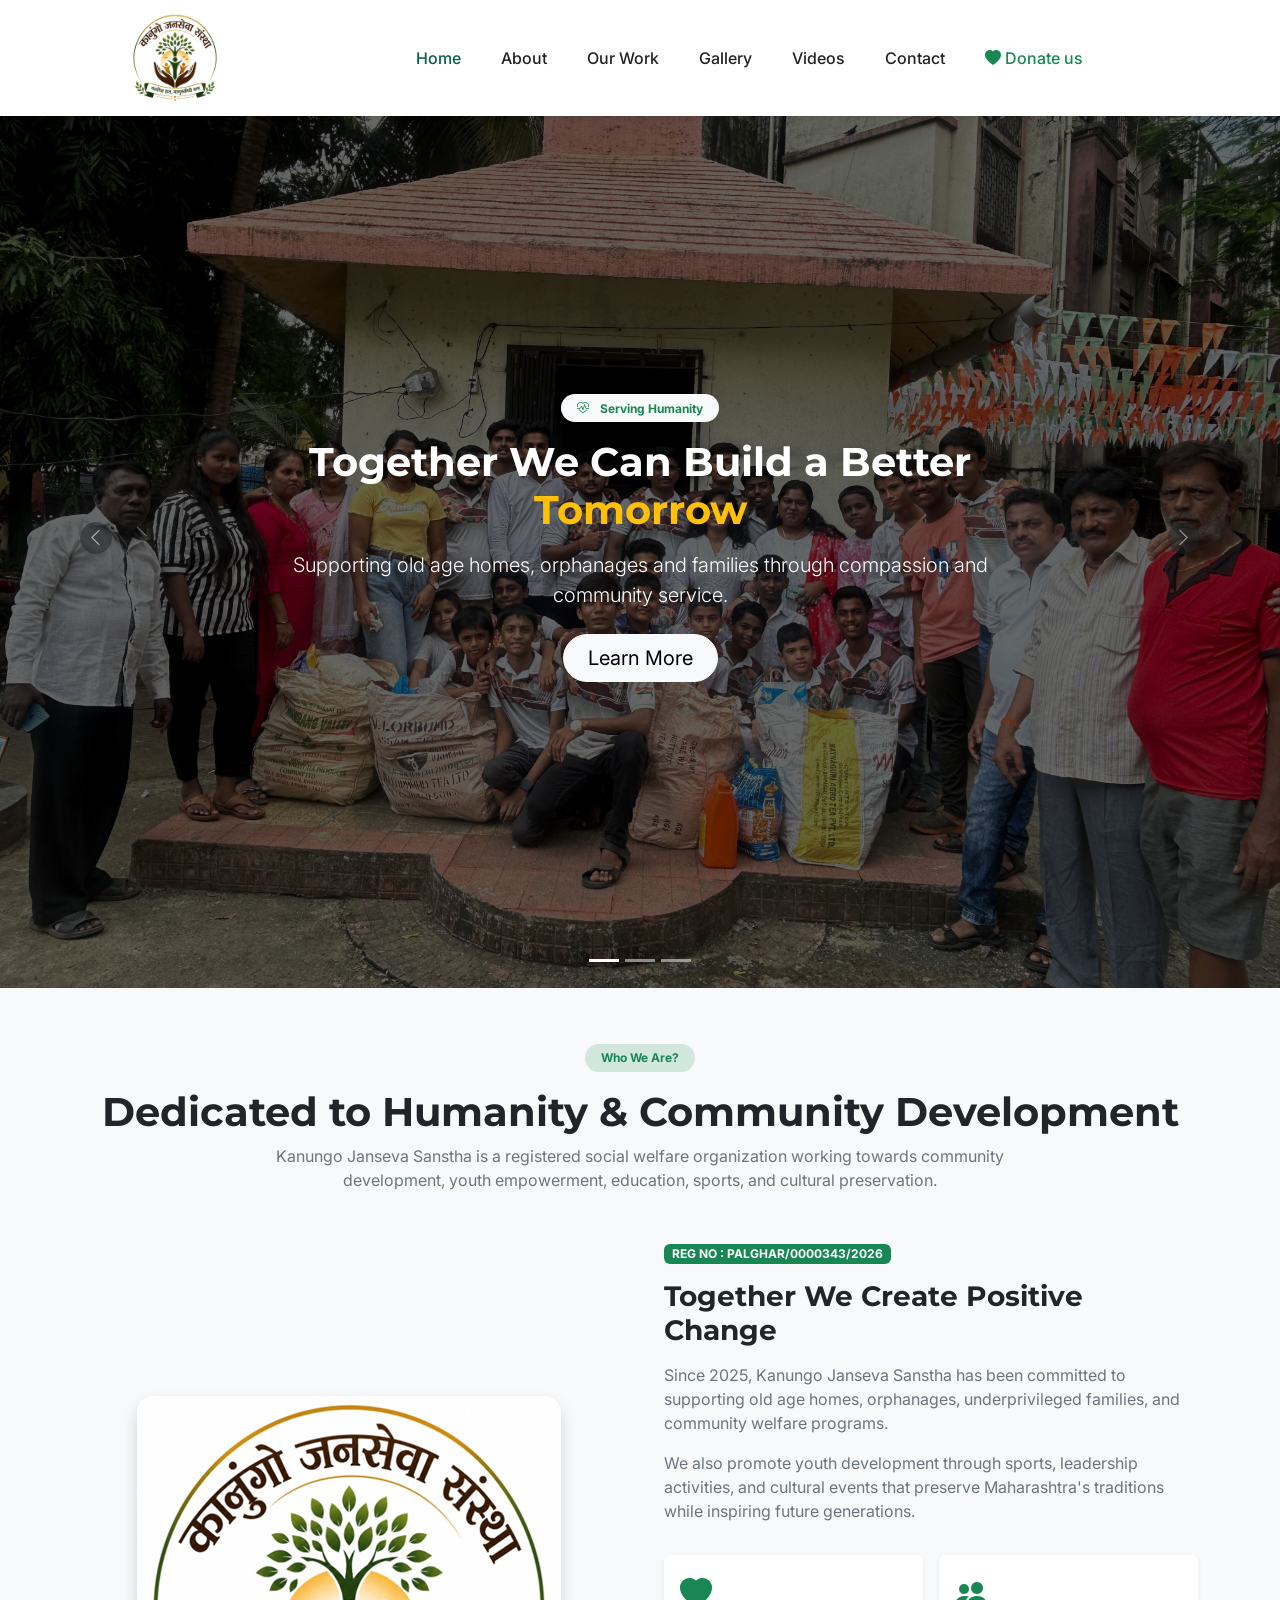
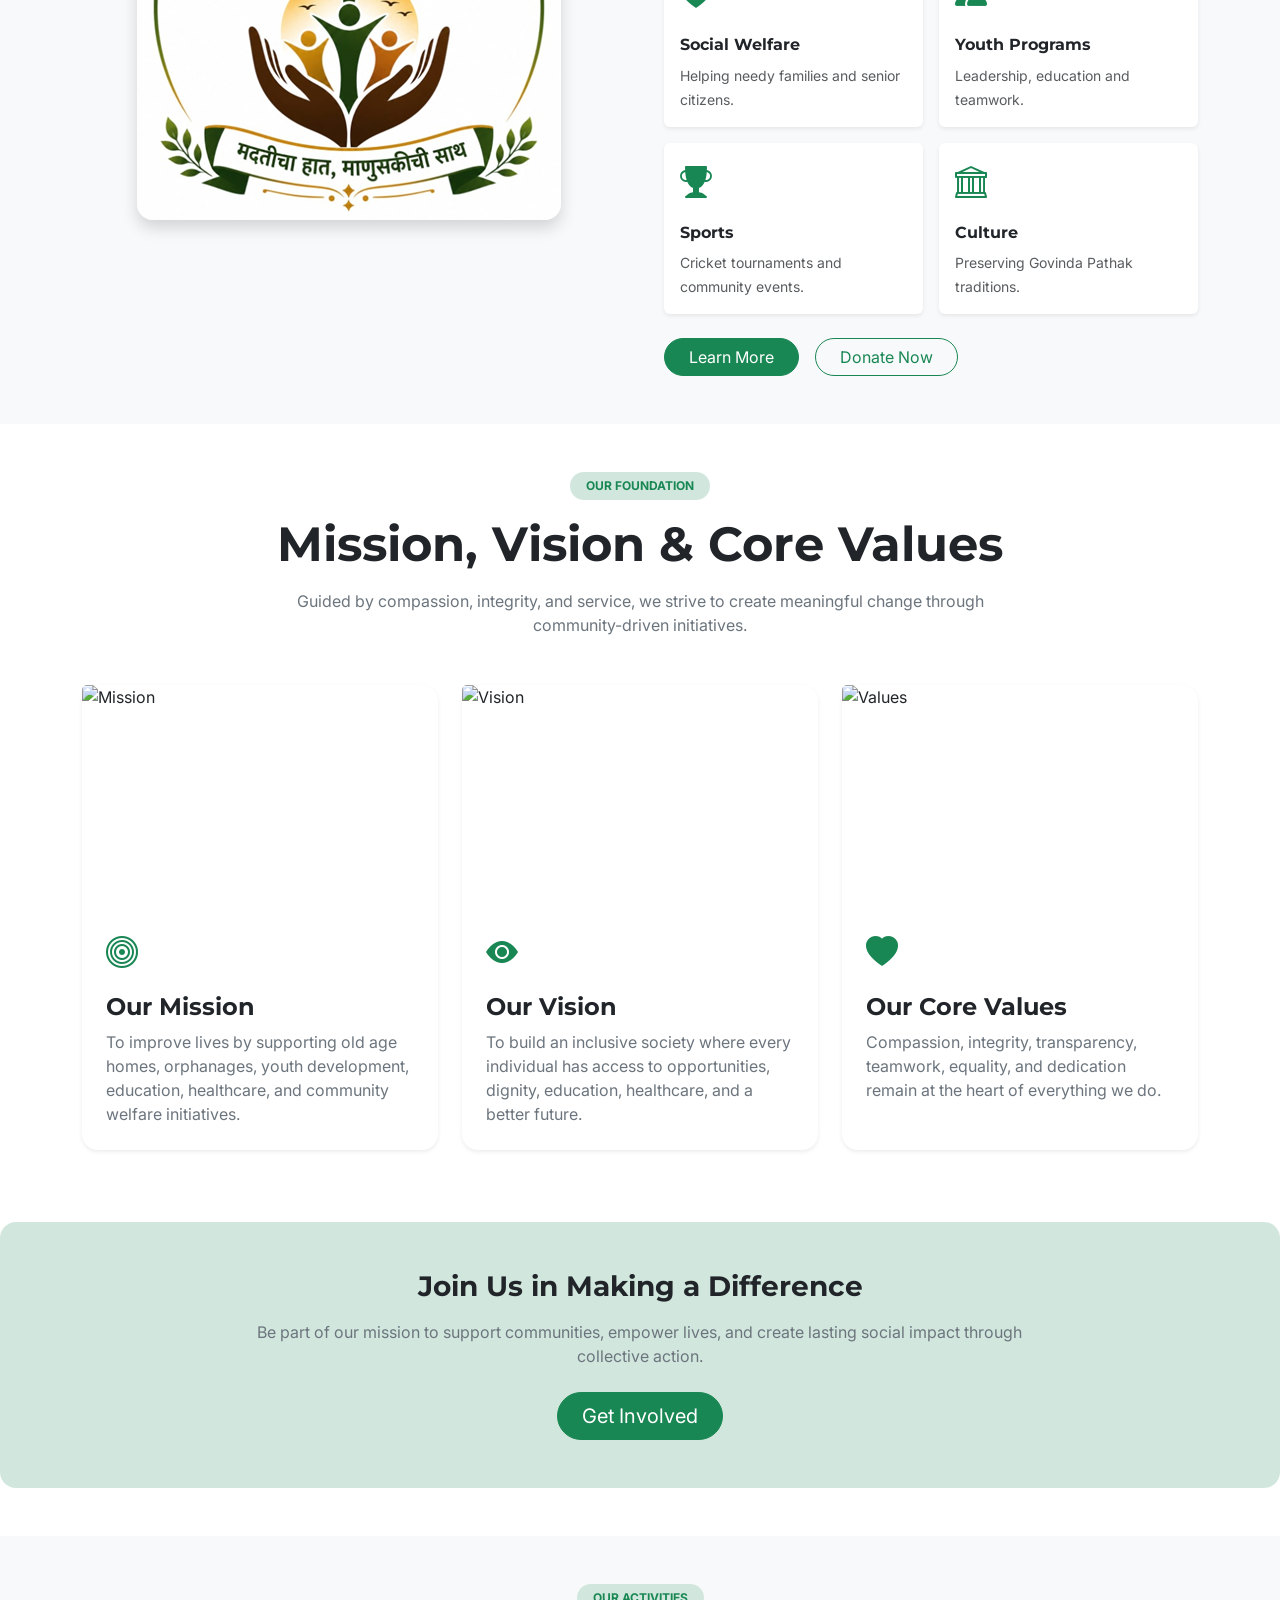
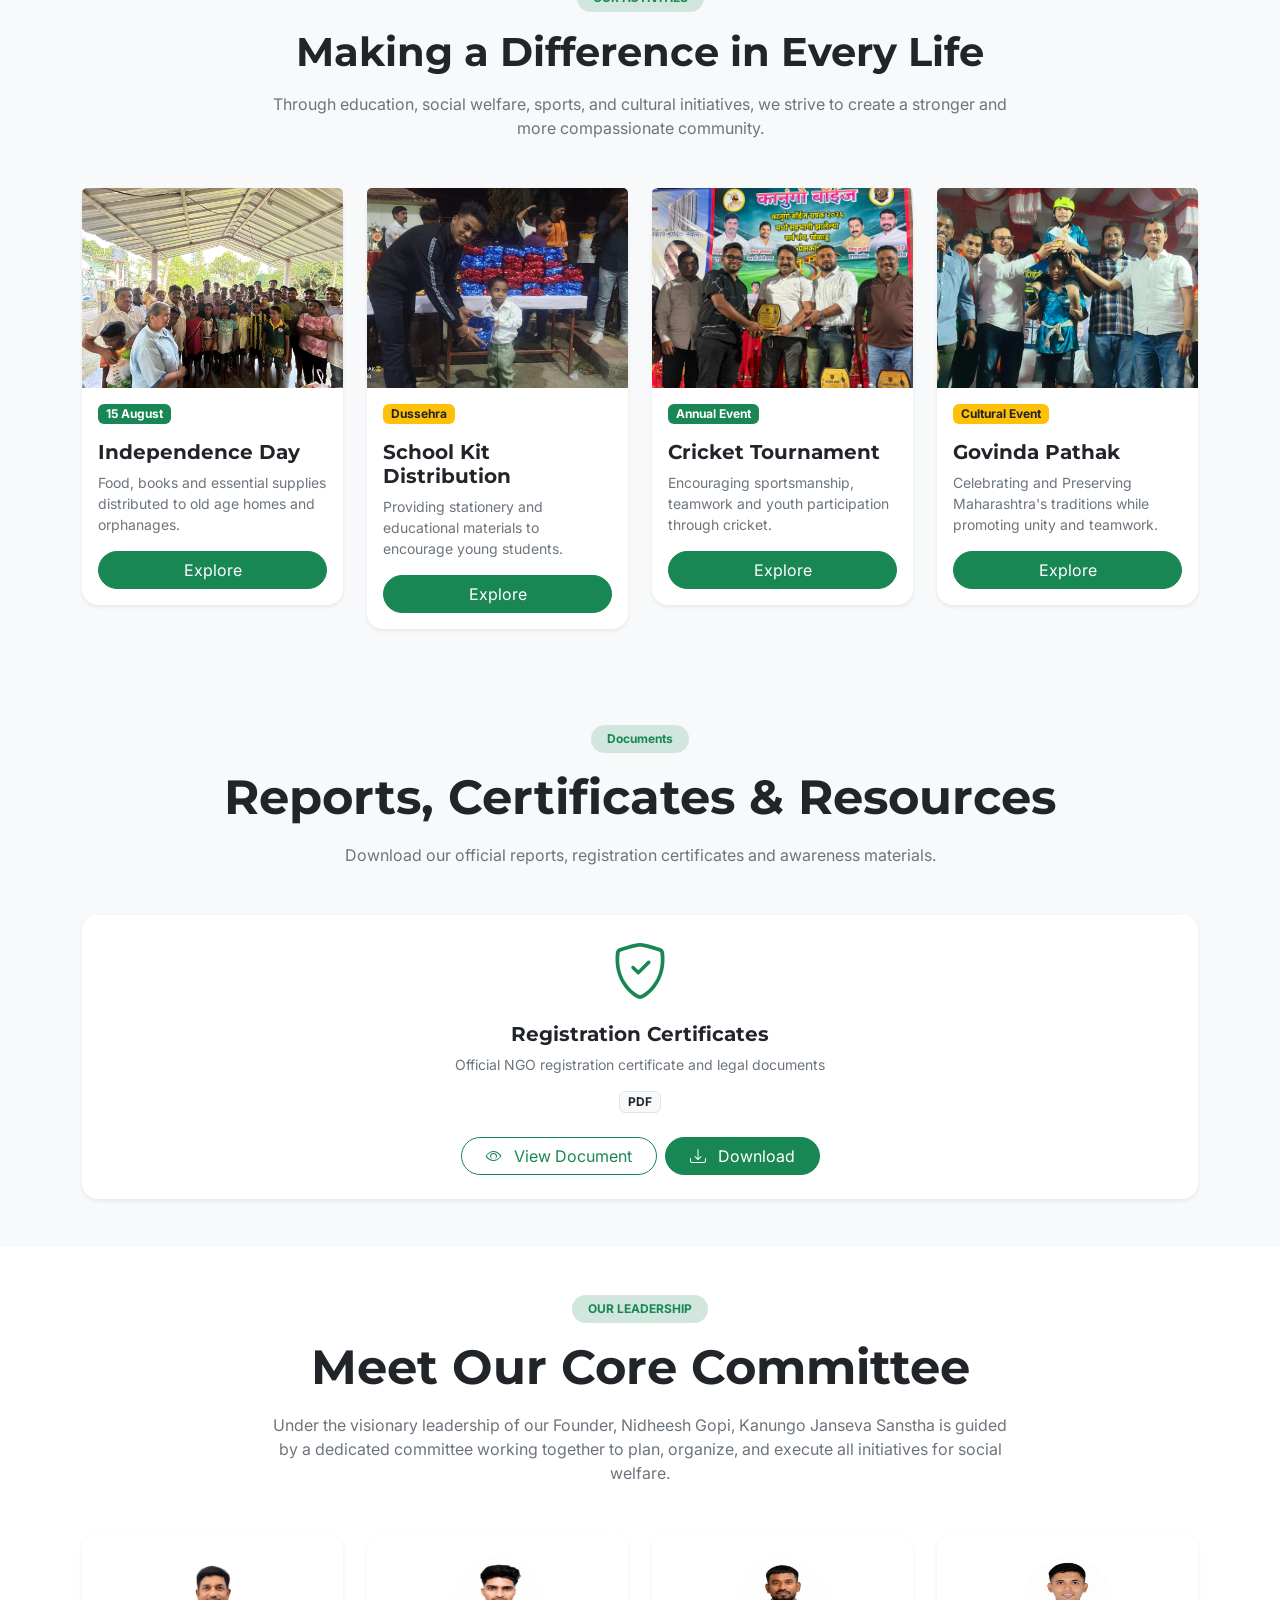
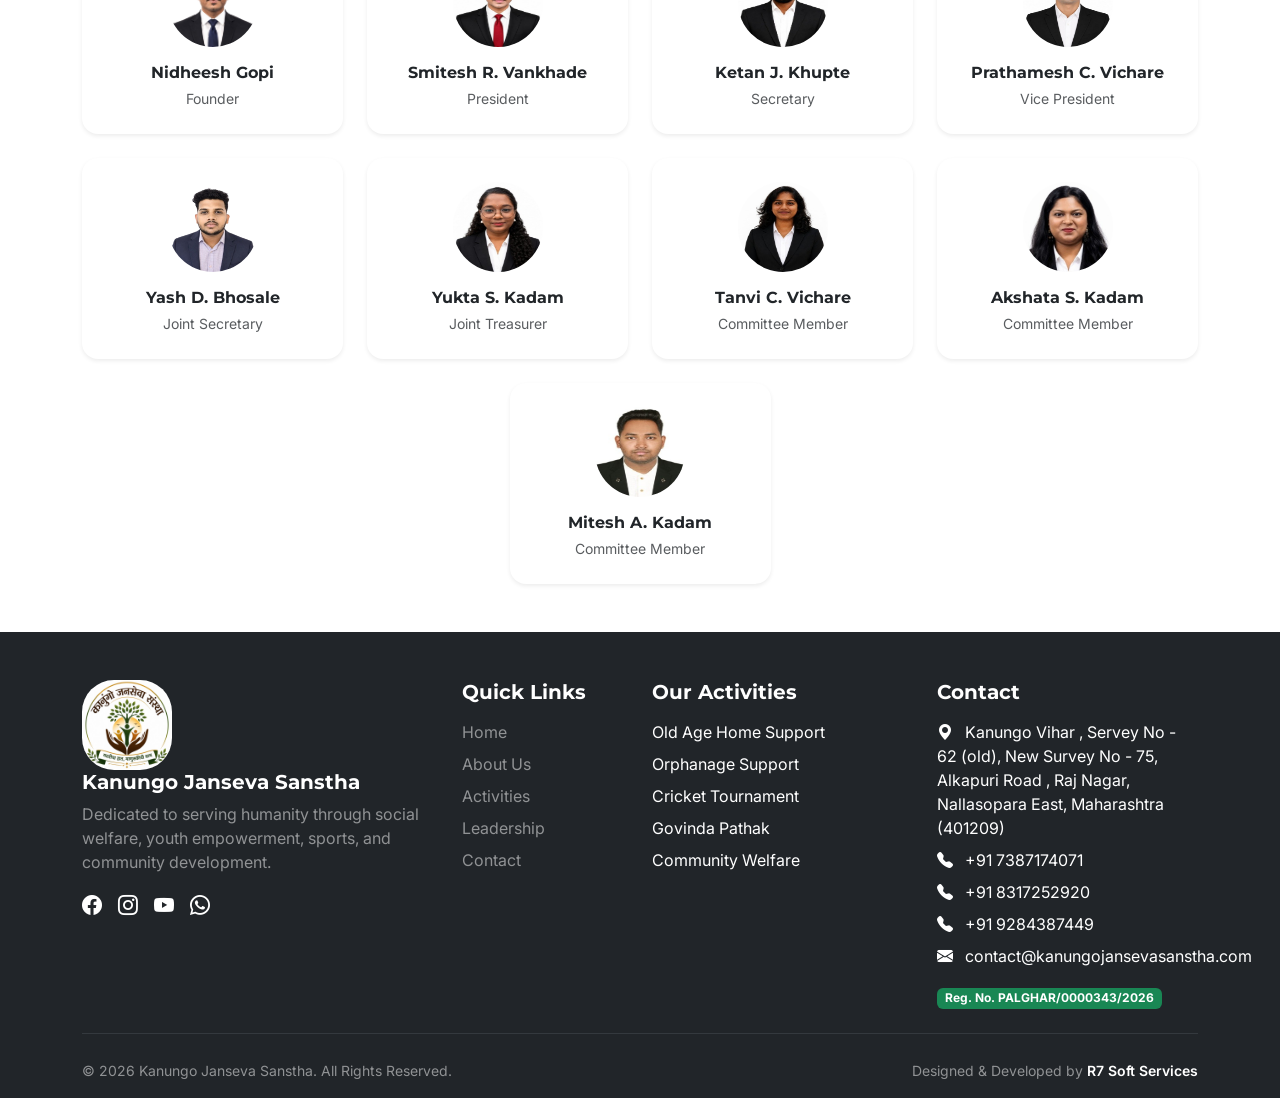
==== commit bec95ccd: "Refactor navigation links and update active states; change logo images and enhance footer details; a" ====
--- a/index.html
+++ b/index.html
@@ -73,7 +73,7 @@
             <div class="collapse navbar-collapse" id="navbar">
                 <ul class="navbar-nav mx-auto ps-5 mb-3 mb-lg-0 gap-lg-4">
                     <li class="nav-item">
-                        <a class="nav-link active fw-medium" href="index.html">Home</a>
+                        <a class="nav-link actives fw-medium" href="index.html">Home</a>
                     </li>
                     <li class="nav-item">
                         <a class="nav-link fw-medium" href="about-us.html">About</a>
@@ -85,13 +85,13 @@
                         <a class="nav-link fw-medium" href="gallery.html">Gallery</a>
                     </li>
                     <li class="nav-item">
-                        <a class="nav-link fw-medium" href="downloads.html">Downloads</a>
+                        <a class="nav-link fw-medium" href="Videos.html">Videos</a>
                     </li>
                     <li class="nav-item">
                         <a class="nav-link fw-medium" href="contact-us.html">Contact</a>
                     </li>
                     <li class="nav-item">
-                       <a class="nav-link fw-medium text-success" href="donation.html">
+                        <a class="nav-link fw-medium text-success" href="donation.html">
                             <i class="bi bi-heart-fill text-success"></i>
                             Donate us
                         </a>
@@ -668,7 +668,7 @@
 
                     <div class="card border-0 shadow-sm rounded-4">
 
-                        <img src="assets/images/Cricket-Tournament/Cricket-Tournament5.jpeg" class="card-img-top "
+                        <img src="assets/images/Cricket-Tournament/Cricket-Tournament7.jpeg" class="card-img-top "
                             style="height:200px; object-fit:cover;" alt="">
 
                         <div class="card-body d-flex flex-column">
@@ -733,15 +733,15 @@
         </div>
 
     </section>
-    <!-- Downloads -->
-    <section class="py-5 bg-light " id="downloads">
+    <!-- Documents -->
+    <section class="py-5 bg-light " id="Documents">
 
         <div class="container">
 
             <div class="text-center mb-5">
 
                 <span class="badge bg-success-subtle text-success rounded-pill px-3 py-2 mb-3">
-                    DOWNLOADS
+                    Documents
                 </span>
 
                 <h2 class="display-5 fw-bold mb-3">
@@ -749,205 +749,72 @@
                 </h2>
 
                 <p class="text-secondary col-lg-8 mx-auto">
-                    Download our official reports, registration certificates, membership forms,
-                    and awareness materials.
+                    Download our official reports, registration certificates and awareness materials.
                 </p>
 
             </div>
 
             <div class="row g-4">
-
                 <!-- Document -->
-
-                <div class="col-md-6 col-xl-3">
-
+                <div class="col-md-12 col-xl-12">
                     <div class="card border-0 shadow-sm rounded-4 h-100 text-center">
-
-                        <div class="card-body p-4">
-
-                            <i class="bi bi-file-earmark-pdf-fill text-danger display-4 mb-3"></i>
-
-                            <h5 class="fw-bold">
-                                Annual Report
+                        <div class="card-body p-4 d-flex flex-column align-items-center justify-content-center">
+
+                            <i class="bi bi-shield-check text-success display-4 mb-3"></i>
+
+                            <h5 class="fw-bold mb-2">
+                                Registration Certificates
                             </h5>
 
-                            <p class="text-secondary small">
-                                Complete overview of our yearly activities and achievements.
+                            <p class="text-secondary small mb-3">
+                                Official NGO registration certificate and legal documents
                             </p>
 
-                            <span class="badge bg-light text-dark border mb-3">
+                            <span class="badge bg-light text-dark border mb-4">
                                 PDF
                             </span>
-
-                            <div class="d-grid">
-
-                                <a href="#" class="btn btn-success rounded-pill">
+                            <div class="d-flex gap-2 justify-content-center w-100 flex-wrap">
+                                <a href="assets/docs/Registration.pdf" target="_blank"
+                                    class="btn btn-outline-success rounded-pill px-4">
+                                    <i class="bi bi-eye me-2"></i>
+                                    View Document
+                                </a>
+                                <a href="assets/docs/Registration.pdf" download="NGO-Registration-Certificate.pdf"
+                                    class="btn btn-success rounded-pill px-4">
                                     <i class="bi bi-download me-2"></i>
                                     Download
                                 </a>
-
                             </div>
 
                         </div>
 
                     </div>
-
-                </div>
-
-                <!-- Document -->
-
-                <div class="col-md-6 col-xl-3">
-
-                    <div class="card border-0 shadow-sm rounded-4 h-100 text-center">
-
-                        <div class="card-body p-4">
-
-                            <i class="bi bi-shield-check text-success display-4 mb-3"></i>
-
-                            <h5 class="fw-bold">
-                                Registration
-                            </h5>
-
-                            <p class="text-secondary small">
-                                Official NGO registration certificate and legal documents.
-                            </p>
-
-                            <span class="badge bg-light text-dark border mb-3">
-                                PDF
-                            </span>
-
-                            <div class="d-grid">
-
-                                <a href="#" class="btn btn-success rounded-pill">
-                                    <i class="bi bi-download me-2"></i>
-                                    Download
-                                </a>
-
-                            </div>
-
-                        </div>
-
-                    </div>
-
-                </div>
-
-                <!-- Document -->
-
-                <div class="col-md-6 col-xl-3">
-
-                    <div class="card border-0 shadow-sm rounded-4 h-100 text-center">
-
-                        <div class="card-body p-4">
-
-                            <i class="bi bi-file-earmark-text-fill text-primary display-4 mb-3"></i>
-
-                            <h5 class="fw-bold">
-                                Membership Form
-                            </h5>
-
-                            <p class="text-secondary small">
-                                Become a member and support our community initiatives.
-                            </p>
-
-                            <span class="badge bg-light text-dark border mb-3">
-                                PDF
-                            </span>
-
-                            <div class="d-grid">
-
-                                <a href="#" class="btn btn-success rounded-pill">
-                                    <i class="bi bi-download me-2"></i>
-                                    Download
-                                </a>
-
-                            </div>
-
-                        </div>
-
-                    </div>
-
-                </div>
-
-                <!-- Document -->
-
-                <div class="col-md-6 col-xl-3">
-
-                    <div class="card border-0 shadow-sm rounded-4 h-100 text-center">
-
-                        <div class="card-body p-4">
-
-                            <i class="bi bi-book-fill text-warning display-4 mb-3"></i>
-
-                            <h5 class="fw-bold">
-                                Awareness Guide
-                            </h5>
-
-                            <p class="text-secondary small">
-                                Educational resources and awareness campaign material.
-                            </p>
-
-                            <span class="badge bg-light text-dark border mb-3">
-                                PDF
-                            </span>
-
-                            <div class="d-grid">
-
-                                <a href="#" class="btn btn-success rounded-pill">
-                                    <i class="bi bi-download me-2"></i>
-                                    Download
-                                </a>
-
-                            </div>
-
-                        </div>
-
-                    </div>
-
-                </div>
-
-            </div>
-
+                </div>
+            </div>
         </div>
-
     </section>
     <!-- team members -->
-    <section class="py-5 bg-white " id="leadership">
-
+    <section class="py-5 bg-white" id="leadership">
         <div class="container">
 
             <div class="text-center mb-5">
-
-                <span class="badge bg-success-subtle text-success rounded-pill px-3 py-2 mb-3">
-                    OUR LEADERSHIP
-                </span>
-
-                <h2 class="display-5 fw-bold mb-3">
-                    Meet Our Core Committee
-                </h2>
-
+                <span class="badge bg-success-subtle text-success rounded-pill px-3 py-2 mb-3"> OUR LEADERSHIP </span>
+                <h2 class="display-5 fw-bold mb-3"> Meet Our Core Committee </h2>
                 <p class="text-secondary col-lg-8 mx-auto">
-                    Under the visionary leadership of our Founder, Nidheesh Gopi,
-                    Kanungo Janseva Sanstha is guided by a dedicated committee working
-                    together to plan, organize, and execute all initiatives for social welfare.
+                    Under the visionary leadership of our Founder, Nidheesh Gopi, Kanungo Janseva Sanstha is guided by a
+                    dedicated committee working together to plan, organize, and execute all initiatives for social
+                    welfare.
                 </p>
-
-            </div>
-            <div class="d-flex justify-content-between align-items-center mb-2">
-                <h5 class="fw-bold mb-0">Meet Our Team</h5>
-
-                <span class="badge bg-light text-muted border d-md-none">
-                    Swipe →
-                </span>
-            </div>
-
-            <div class="d-flex flex-nowrap overflow-auto gap-3 pb-3">
+            </div>
+
+            <div class="row row-gap-4 justify-content-center">
+
                 <!-- Founder -->
-                <div class="flex-shrink-0" style="width: 260px;">
+                <div class="col-sm-6 col-md-4 col-xl-3">
                     <div class="card border-0 shadow-sm rounded-4 h-100 text-center">
                         <div class="card-body p-4">
                             <img src="assets/images/Team/Nidheesh-Gopi.png" class="rounded-circle mb-3" width="90"
-                                height="90" alt="">
-
+                                height="90" alt="Nidheesh Gopi">
                             <h6 class="fw-bold mb-1">Nidheesh Gopi</h6>
                             <small class="text-muted">Founder</small>
                         </div>
@@ -955,12 +822,11 @@
                 </div>
 
                 <!-- President -->
-                <div class="flex-shrink-0" style="width: 260px;">
+                <div class="col-sm-6 col-md-4 col-xl-3">
                     <div class="card border-0 shadow-sm rounded-4 h-100 text-center">
                         <div class="card-body p-4">
                             <img src="assets/images/Team/Smitesh-R-Vankhade.jpg" class="rounded-circle mb-3" width="90"
-                                height="90" alt="">
-
+                                height="90" alt="Smitesh R. Vankhade">
                             <h6 class="fw-bold mb-1">Smitesh R. Vankhade</h6>
                             <small class="text-muted">President</small>
                         </div>
@@ -968,12 +834,11 @@
                 </div>
 
                 <!-- Secretary -->
-                <div class="flex-shrink-0" style="width: 260px;">
+                <div class="col-sm-6 col-md-4 col-xl-3">
                     <div class="card border-0 shadow-sm rounded-4 h-100 text-center">
                         <div class="card-body p-4">
                             <img src="assets/images/Team/Ketan-J-Khupte.jpg" class="rounded-circle mb-3" width="90"
-                                height="90" alt="">
-
+                                height="90" alt="Ketan J. Khupte">
                             <h6 class="fw-bold mb-1">Ketan J. Khupte</h6>
                             <small class="text-muted">Secretary</small>
                         </div>
@@ -981,12 +846,11 @@
                 </div>
 
                 <!-- Vice President -->
-                <div class="flex-shrink-0" style="width: 260px;">
+                <div class="col-sm-6 col-md-4 col-xl-3">
                     <div class="card border-0 shadow-sm rounded-4 h-100 text-center">
                         <div class="card-body p-4">
                             <img src="assets/images/Team/Prathamesh-C-Vichare.jpg" class="rounded-circle mb-3"
-                                width="90" height="90" alt="">
-
+                                width="90" height="90" alt="Prathamesh C. Vichare">
                             <h6 class="fw-bold mb-1">Prathamesh C. Vichare</h6>
                             <small class="text-muted">Vice President</small>
                         </div>
@@ -994,12 +858,11 @@
                 </div>
 
                 <!-- Joint Secretary -->
-                <div class="flex-shrink-0" style="width: 260px;">
+                <div class="col-sm-6 col-md-4 col-xl-3">
                     <div class="card border-0 shadow-sm rounded-4 h-100 text-center">
                         <div class="card-body p-4">
                             <img src="assets/images/Team/Yash-D-Bhosale.png" class="rounded-circle mb-3" width="90"
-                                height="90" alt="">
-
+                                height="90" alt="Yash D. Bhosale">
                             <h6 class="fw-bold mb-1">Yash D. Bhosale</h6>
                             <small class="text-muted">Joint Secretary</small>
                         </div>
@@ -1007,51 +870,47 @@
                 </div>
 
                 <!-- Joint Treasurer -->
-                <div class="flex-shrink-0" style="width: 260px;">
+                <div class="col-sm-6 col-md-4 col-xl-3">
                     <div class="card border-0 shadow-sm rounded-4 h-100 text-center">
                         <div class="card-body p-4">
                             <img src="assets/images/Team/Yukta-S-Kadam.jpg" class="rounded-circle mb-3" width="90"
-                                height="90" alt="">
-
+                                height="90" alt="Yukta S. Kadam">
                             <h6 class="fw-bold mb-1">Yukta S. Kadam</h6>
                             <small class="text-muted">Joint Treasurer</small>
                         </div>
                     </div>
                 </div>
 
-                <!-- Committee Member -->
-                <div class="flex-shrink-0" style="width: 260px;">
+                <!-- Committee Member 1 -->
+                <div class="col-sm-6 col-md-4 col-xl-3">
                     <div class="card border-0 shadow-sm rounded-4 h-100 text-center">
                         <div class="card-body p-4">
                             <img src="assets/images/Team/Tanvi-C-Vichare.jpg" class="rounded-circle mb-3" width="90"
-                                height="90" alt="">
-
+                                height="90" alt="Tanvi C. Vichare">
                             <h6 class="fw-bold mb-1">Tanvi C. Vichare</h6>
                             <small class="text-muted">Committee Member</small>
                         </div>
                     </div>
                 </div>
 
-                <!-- Committee Member -->
-                <div class="flex-shrink-0" style="width: 260px;">
+                <!-- Committee Member 2 -->
+                <div class="col-sm-6 col-md-4 col-xl-3">
                     <div class="card border-0 shadow-sm rounded-4 h-100 text-center">
                         <div class="card-body p-4">
                             <img src="assets/images/Team/Akshata-S-Kadam.jpg" class="rounded-circle mb-3" width="90"
-                                height="90" alt="">
-
+                                height="90" alt="Akshata S. Kadam">
                             <h6 class="fw-bold mb-1">Akshata S. Kadam</h6>
                             <small class="text-muted">Committee Member</small>
                         </div>
                     </div>
                 </div>
 
-                <!-- Committee Member -->
-                <div class="flex-shrink-0" style="width: 260px;">
+                <!-- Committee Member 3 -->
+                <div class="col-sm-6 col-md-4 col-xl-3">
                     <div class="card border-0 shadow-sm rounded-4 h-100 text-center">
                         <div class="card-body p-4">
                             <img src="assets/images/Team/Mitesh-A-Kadam.jpg" class="rounded-circle mb-3" width="90"
-                                height="90" alt="">
-
+                                height="90" alt="Mitesh A. Kadam">
                             <h6 class="fw-bold mb-1">Mitesh A. Kadam</h6>
                             <small class="text-muted">Committee Member</small>
                         </div>
@@ -1059,20 +918,17 @@
                 </div>
 
             </div>
-            <span class="badge d-md-none bg-light text-muted border">
-                Swipe →
-            </span>
         </div>
-
     </section>
+
 
     <!-- footer -->
     <footer class="py-5 bg-dark text-white pt-5 pb-3 ">
         <div class="container">
             <div class="row gy-4">
                 <!-- About -->
-                <div class="col-lg-4">
-                    <img src="assets/images/logo.png" alt="Logo" height="70" class="mb-3">
+                <div class="col-lg-4 ">
+                    <img src="assets/images/logo-unclear.png" class="rounded-5" alt="Logo" height="90" class="mb-3">
                     <h5 class="fw-bold">
                         Kanungo Janseva Sanstha
                     </h5>
@@ -1132,7 +988,7 @@
                     <p class="mb-2">
                         <i class="bi bi-geo-alt-fill me-2"></i>
                         Kanungo Vihar , Servey No - 62 (old), New Survey No - 75, Alkapuri Road , Raj Nagar, Nallasopara
-                        East, Maharashtra
+                        East, Maharashtra (401209)
                     </p>
 
                     <p class="mb-2">
@@ -1146,13 +1002,7 @@
                         <i class="bi bi-telephone-fill me-2"></i>
                         +91 9284387449
                     </p>
-                    <p class="mb-2">
-                        <i class="bi bi-telephone-fill me-2"></i>
-                        +91 8317252920
-                    </p>
-                    </p>
-
-                    <p class="mb-3">
+                    <p class="mb-3 text-nowrap">
                         <i class="bi bi-envelope-fill me-2"></i>
                         contact@kanungojansevasanstha.com
                     </p>
--- a/assets/css/style.css
+++ b/assets/css/style.css
@@ -27,8 +27,9 @@
 }
 
 .nav-link:hover,
-.nav-link.active {
+.nav-link.actives {
     color: #0B5D4A;
+    font-weight: bold;
 }
 
 #mainNavbar {
@@ -199,7 +200,7 @@
 @media (max-width:767px) {
 
     .logo {
-        height: 52px;
+        height: 75px;
     }
 
     .hero-slide {
